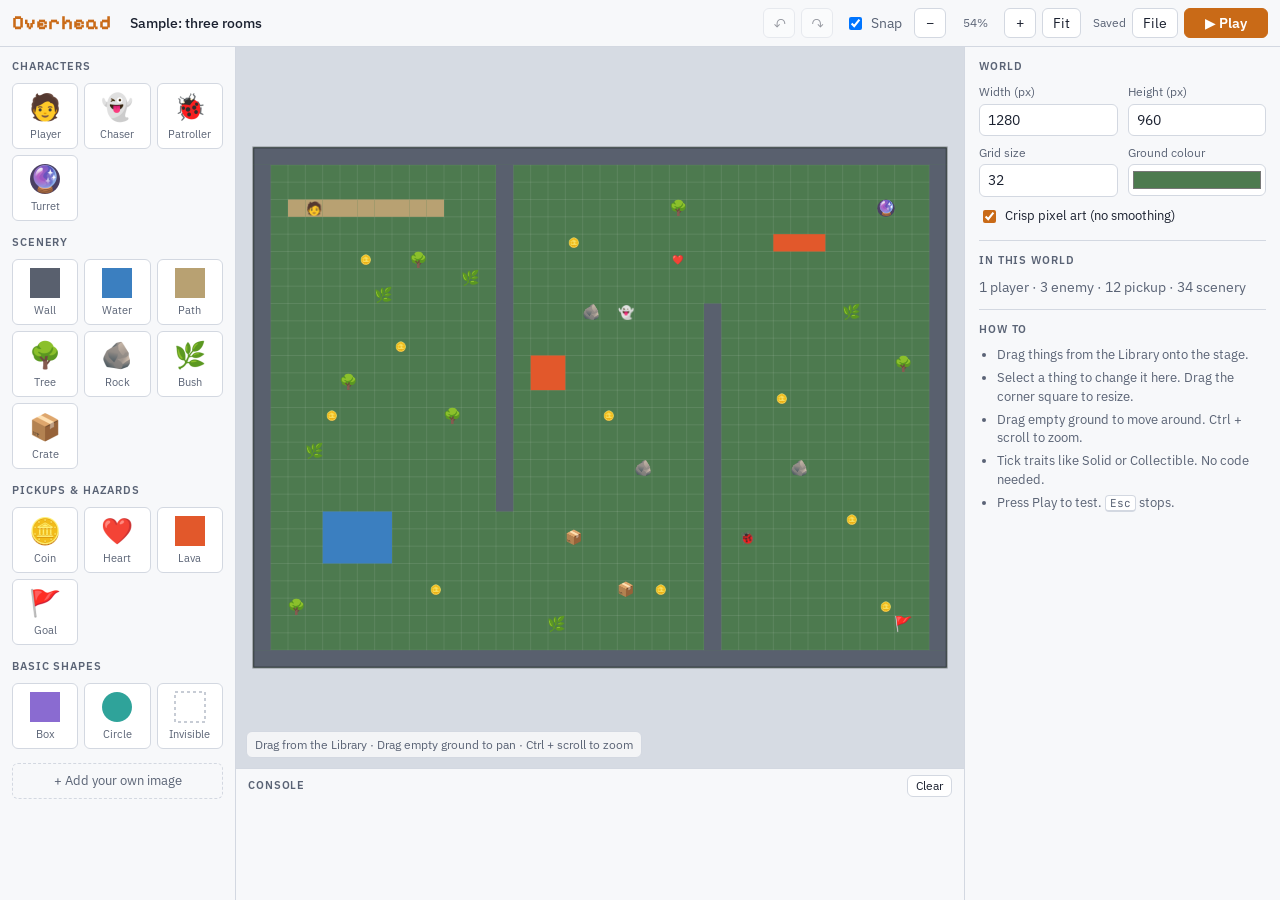
==== overhead/index.html @ 983a6db0 "Add Overhead Studio: top-down drag-and-drop game editor v0.1 Single-file browser editor with a libra" ====
<!doctype html>
<html lang="en">
<head>
<meta charset="utf-8">
<meta name="viewport" content="width=device-width, initial-scale=1, viewport-fit=cover">
<title>Overhead Studio</title>
<link rel="preconnect" href="https://fonts.googleapis.com">
<link rel="preconnect" href="https://fonts.gstatic.com" crossorigin>
<link rel="stylesheet" href="https://fonts.googleapis.com/css2?family=IBM+Plex+Sans:wght@400;500;600&family=JetBrains+Mono:wght@400;500&family=Pixelify+Sans:wght@500;700&display=swap">
<style>
/* Layout: a workbench. Library (toy box) left, stage centre, inspector right, console under the stage.
   On phones the stage sits on top and the panels become tabs underneath. */
:root {
  --bg: #e9ecf1;
  --panel: #f7f8fa;
  --raise: #ffffff;
  --line: #d3d8e1;
  --fg: #1b2130;
  --muted: #5a6375;
  --accent: #c96a17;
  --accent-ink: #ffffff;
  --accent-soft: #f6e3d1;
  --void: #d6dbe3;
  --danger: #c43d36;
  --ok: #2f8a57;
  --code-bg: #f1f3f6;
  --font-ui: "IBM Plex Sans", system-ui, -apple-system, "Segoe UI", Roboto, sans-serif;
  --font-mono: "JetBrains Mono", ui-monospace, SFMono-Regular, Menlo, Consolas, monospace;
  --font-mark: "Pixelify Sans", "IBM Plex Sans", system-ui, sans-serif;
  --radius: 6px;
}
@media (prefers-color-scheme: dark) {
  :root:not([data-theme="light"]) {
    --bg: #12161e; --panel: #191e28; --raise: #222836; --line: #2c3343; --fg: #e4e8ef; --muted: #8f98aa;
    --accent: #f09a45; --accent-ink: #1a1206; --accent-soft: #3b2a19; --void: #0c0f15; --danger: #ef6a62;
    --ok: #5cc28a; --code-bg: #141922; color-scheme: dark;
  }
}
:root[data-theme="dark"] {
  --bg: #12161e; --panel: #191e28; --raise: #222836; --line: #2c3343; --fg: #e4e8ef; --muted: #8f98aa;
  --accent: #f09a45; --accent-ink: #1a1206; --accent-soft: #3b2a19; --void: #0c0f15; --danger: #ef6a62;
  --ok: #5cc28a; --code-bg: #141922; color-scheme: dark;
}

* { box-sizing: border-box; }
html { height: 100%; box-sizing: border-box; }
body { height: 100%; margin: 0; background: var(--bg); color: var(--fg); font: 14px/1.45 var(--font-ui); overflow: hidden; }
button, input, select, textarea { font: inherit; color: inherit; }
button { cursor: pointer; }
:focus-visible { outline: 2px solid var(--accent); outline-offset: 2px; }
[hidden] { display: none !important; }

.app { display: grid; grid-template-rows: auto minmax(0, 1fr); height: 100%; }

/* ---------- top bar ---------- */
.topbar {
  display: flex; align-items: center; gap: 12px; flex-wrap: wrap;
  padding: 8px max(12px, env(safe-area-inset-right, 0px)) 8px max(12px, env(safe-area-inset-left, 0px));
  background: var(--panel); border-bottom: 1px solid var(--line);
}
.brand { display: flex; align-items: center; gap: 10px; min-width: 0; flex: 1 1 220px; }
.wordmark { font-family: var(--font-mark); font-weight: 700; font-size: 20px; letter-spacing: 0.02em; color: var(--accent); white-space: nowrap; }
.project-name { min-width: 0; width: 100%; max-width: 260px; border: 1px solid transparent; background: transparent; border-radius: var(--radius); padding: 4px 8px; font-weight: 500; }
.project-name:hover, .project-name:focus { border-color: var(--line); background: var(--raise); }
.tools, .actions { display: flex; align-items: center; gap: 6px; }
.btn {
  border: 1px solid var(--line); background: var(--raise); border-radius: var(--radius);
  padding: 5px 10px; line-height: 1.3; white-space: nowrap;
}
.btn:hover { border-color: var(--muted); }
.btn:disabled { opacity: 0.45; cursor: default; }
.btn.icon { padding: 5px 8px; min-width: 32px; }
.btn.primary { background: var(--accent); color: var(--accent-ink); border-color: var(--accent); font-weight: 600; }
.btn.primary:hover { filter: brightness(1.06); }
.btn.danger { color: var(--danger); }
.btn.danger.armed { background: var(--danger); color: #fff; border-color: var(--danger); }
.toggle { display: inline-flex; align-items: center; gap: 6px; padding: 4px 6px; color: var(--muted); user-select: none; }
.zoom-label { min-width: 46px; text-align: center; font-variant-numeric: tabular-nums; color: var(--muted); font-size: 12px; }
.save-status { font-size: 12px; color: var(--muted); white-space: nowrap; }
.save-status.bad { color: var(--danger); }
.play-btn { min-width: 84px; }
.app[data-mode="play"] .play-btn { background: var(--danger); border-color: var(--danger); color: #fff; }

/* ---------- workspace ---------- */
.workspace {
  display: grid; min-height: 0;
  grid-template-columns: 236px minmax(0, 1fr) 316px;
  grid-template-rows: minmax(0, 1fr) 132px;
  grid-template-areas: "lib stage insp" "lib console insp";
}
.panel { background: var(--panel); min-height: 0; overflow: auto; }
.library { grid-area: lib; border-right: 1px solid var(--line); padding: 12px; }
.inspector { grid-area: insp; border-left: 1px solid var(--line); padding: 12px 14px 24px; }
.console { grid-area: console; border-top: 1px solid var(--line); display: flex; flex-direction: column; }
.stage-wrap { grid-area: stage; position: relative; min-width: 0; min-height: 0; background: var(--void); }
#stage { position: absolute; inset: 0; width: 100%; height: 100%; display: block; touch-action: none; outline: none; }
.stage-hint {
  position: absolute; left: 10px; bottom: 10px; max-width: calc(100% - 20px);
  font-size: 12px; color: var(--muted); background: color-mix(in srgb, var(--panel) 88%, transparent);
  border: 1px solid var(--line); border-radius: var(--radius); padding: 4px 8px; pointer-events: none;
}
.mobile-tabs { display: none; }
.app[data-mode="play"] .library, .app[data-mode="play"] .inspector { opacity: 0.45; pointer-events: none; }

h2.label {
  margin: 0 0 8px; font-size: 11px; font-weight: 600; text-transform: uppercase; letter-spacing: 0.08em; color: var(--muted);
}

/* ---------- library ---------- */
.lib-group + .lib-group { margin-top: 14px; }
.lib-grid { display: grid; grid-template-columns: repeat(3, minmax(0, 1fr)); gap: 6px; }
.lib-item {
  display: flex; flex-direction: column; align-items: center; gap: 3px; padding: 6px 2px 5px;
  border: 1px solid var(--line); border-radius: var(--radius); background: var(--raise);
  touch-action: none; user-select: none; -webkit-user-select: none; cursor: grab; min-width: 0;
}
.lib-item:hover { border-color: var(--accent); }
.lib-item canvas { width: 34px; height: 34px; pointer-events: none; }
.lib-item span { font-size: 11px; color: var(--muted); max-width: 100%; overflow: hidden; text-overflow: ellipsis; white-space: nowrap; pointer-events: none; }
.upload {
  margin-top: 14px; display: block; text-align: center; padding: 8px; border: 1px dashed var(--line);
  border-radius: var(--radius); color: var(--muted); cursor: pointer; font-size: 13px;
}
.upload:hover { border-color: var(--accent); color: var(--fg); }
.upload input { position: absolute; width: 1px; height: 1px; opacity: 0; }
.drag-ghost {
  position: fixed; left: 0; top: 0; z-index: 50; pointer-events: none; margin: -20px 0 0 -20px;
  width: 40px; height: 40px; opacity: 0.85;
}

/* ---------- inspector ---------- */
.insp-head { display: flex; align-items: center; gap: 8px; margin-bottom: 12px; }
.insp-head .name-input { flex: 1; min-width: 0; font-weight: 600; font-size: 15px; }
.section { border-top: 1px solid var(--line); padding: 12px 0; }
.section:first-of-type { border-top: 0; padding-top: 0; }
.grid2 { display: grid; grid-template-columns: repeat(2, minmax(0, 1fr)); gap: 8px 10px; }
.field { display: flex; flex-direction: column; gap: 3px; min-width: 0; }
.field > span { font-size: 12px; color: var(--muted); }
.field input, .field select, .name-input, .scene-input {
  width: 100%; min-width: 0; border: 1px solid var(--line); background: var(--raise); border-radius: var(--radius); padding: 5px 8px;
}
.field input[type="color"] { padding: 2px; height: 32px; }
.field input[type="number"] { font-variant-numeric: tabular-nums; }
.trait { padding: 7px 0; }
.trait + .trait { border-top: 1px dashed var(--line); }
.trait-row { display: flex; align-items: flex-start; gap: 8px; }
.trait-row input { margin-top: 3px; accent-color: var(--accent); }
.trait-row b { font-weight: 600; }
.trait-row small { display: block; color: var(--muted); font-size: 12px; }
.trait-params { display: flex; gap: 10px; flex-wrap: wrap; margin: 6px 0 0 24px; }
.trait-params .field { width: 90px; }
.check { display: inline-flex; align-items: center; gap: 6px; font-size: 13px; }
.check input { accent-color: var(--accent); }
.script-box {
  width: 100%; min-height: 240px; resize: vertical; border: 1px solid var(--line); border-radius: var(--radius);
  background: var(--code-bg); padding: 10px; font: 12.5px/1.55 var(--font-mono); tab-size: 2; white-space: pre; overflow: auto;
}
.script-error {
  margin-bottom: 8px; padding: 7px 9px; border-radius: var(--radius); font-size: 12.5px;
  border: 1px solid var(--danger); color: var(--danger); background: color-mix(in srgb, var(--danger) 8%, transparent);
}
details.helpers { margin-top: 10px; font-size: 12.5px; }
details.helpers summary { cursor: pointer; color: var(--muted); }
.help-table { width: 100%; border-collapse: collapse; margin-top: 8px; }
.help-table td { padding: 4px 0; vertical-align: top; border-top: 1px solid var(--line); }
.help-table code { font: 11.5px/1.4 var(--font-mono); background: var(--code-bg); padding: 1px 4px; border-radius: 4px; white-space: nowrap; }
.help-table td:last-child { padding-left: 8px; color: var(--muted); }
.row-actions { display: flex; gap: 6px; flex-wrap: wrap; }
.muted { color: var(--muted); }
.tips { margin: 0; padding-left: 18px; color: var(--muted); font-size: 13px; }
.tips li + li { margin-top: 4px; }
kbd { font: 11px var(--font-mono); border: 1px solid var(--line); border-bottom-width: 2px; border-radius: 4px; padding: 0 4px; background: var(--raise); }

/* ---------- console ---------- */
.console-head { display: flex; align-items: center; justify-content: space-between; padding: 6px 12px 4px; }
.console-head h2 { margin: 0; }
.console-head .btn { padding: 2px 8px; font-size: 12px; }
.console-log { flex: 1; overflow: auto; padding: 0 12px 8px; font: 12px/1.5 var(--font-mono); }
.log { padding: 1px 0; white-space: pre-wrap; word-break: break-word; }
.log-info { color: var(--muted); }
.log-error { color: var(--danger); }
.log-error.link { cursor: pointer; text-decoration: underline; text-decoration-style: dotted; }
.log-ok { color: var(--ok); }

/* ---------- modal + toast ---------- */
.modal { position: fixed; inset: 0; z-index: 40; display: grid; place-items: center; padding: 16px; background: rgba(8, 10, 14, 0.5); }
.modal-card {
  width: min(560px, 100%); max-height: 100%; overflow: auto; background: var(--panel); border: 1px solid var(--line);
  border-radius: 10px; padding: 18px 20px; box-shadow: 0 20px 50px rgba(0, 0, 0, 0.3);
}
.modal-card h3 { margin: 0 0 4px; font-size: 15px; }
.modal-card p { margin: 0 0 10px; color: var(--muted); font-size: 13px; }
.modal-card .section { padding: 14px 0; }
.modal-top { display: flex; justify-content: space-between; align-items: center; margin-bottom: 6px; }
.modal-top h2 { margin: 0; font-family: var(--font-mark); font-weight: 500; font-size: 20px; }
.paste-box { width: 100%; min-height: 70px; border: 1px solid var(--line); border-radius: var(--radius); background: var(--code-bg); padding: 8px; font: 12px var(--font-mono); margin: 8px 0; }
.toast {
  position: fixed; left: 50%; bottom: calc(18px + env(safe-area-inset-bottom, 0px)); transform: translateX(-50%); z-index: 60;
  background: var(--fg); color: var(--bg); padding: 8px 14px; border-radius: 8px; font-size: 13px; max-width: calc(100% - 32px);
}

/* ---------- phones and small tablets ---------- */
@media (max-width: 820px) {
  .workspace {
    grid-template-columns: minmax(0, 1fr);
    grid-template-rows: minmax(0, 1fr) auto 42%;
    grid-template-areas: "stage" "tabs" "panel";
  }
  .library, .inspector, .console { grid-area: panel; border: 0; }
  .workspace .panel:not(.is-active) { display: none; }
  .mobile-tabs { grid-area: tabs; display: flex; background: var(--panel); border-top: 1px solid var(--line); border-bottom: 1px solid var(--line); }
  .mobile-tabs button { flex: 1; border: 0; background: transparent; padding: 9px 4px; color: var(--muted); border-bottom: 2px solid transparent; }
  .mobile-tabs button[aria-selected="true"] { color: var(--fg); border-bottom-color: var(--accent); font-weight: 600; }
  .lib-grid { grid-template-columns: repeat(auto-fill, minmax(64px, 1fr)); }
  .project-name { display: none; }
  .hide-narrow { display: none; }
  .brand { flex: 0 0 auto; }
  .topbar { gap: 8px; }
  .tools { flex: 1; justify-content: flex-end; }
}
@media (prefers-reduced-motion: reduce) { * { scroll-behavior: auto !important; } }
</style>
</head>
<body>
<div class="app" id="app" data-mode="edit">
  <header class="topbar">
    <div class="brand">
      <span class="wordmark">Overhead</span>
      <input id="project-name" class="project-name" aria-label="Project name" maxlength="60">
    </div>
    <div class="tools">
      <button class="btn icon" id="btn-undo" title="Undo (Ctrl+Z)" aria-label="Undo">↶</button>
      <button class="btn icon" id="btn-redo" title="Redo (Ctrl+Shift+Z)" aria-label="Redo">↷</button>
      <label class="toggle" title="Snap to grid"><input type="checkbox" id="snap" checked> Snap</label>
      <button class="btn icon hide-narrow" id="zoom-out" aria-label="Zoom out">−</button>
      <span class="zoom-label hide-narrow" id="zoom-label">100%</span>
      <button class="btn icon hide-narrow" id="zoom-in" aria-label="Zoom in">+</button>
      <button class="btn" id="zoom-fit" title="Show the whole world">Fit</button>
    </div>
    <div class="actions">
      <span class="save-status hide-narrow" id="save-status">Saved</span>
      <button class="btn" id="btn-file">File</button>
      <button class="btn primary play-btn" id="btn-play">▶ Play</button>
    </div>
  </header>

  <main class="workspace">
    <aside class="panel library is-active" id="panel-library" aria-label="Library">
      <div id="lib-groups"></div>
      <label class="upload">+ Add your own image<input type="file" id="upload" accept="image/*" multiple></label>
    </aside>

    <section class="stage-wrap" aria-label="Stage">
      <canvas id="stage" tabindex="0"></canvas>
      <div class="stage-hint" id="stage-hint"></div>
    </section>

    <nav class="mobile-tabs" role="tablist">
      <button role="tab" data-tab="panel-library" aria-selected="true">Library</button>
      <button role="tab" data-tab="panel-inspect" aria-selected="false">Inspector</button>
      <button role="tab" data-tab="panel-console" aria-selected="false">Console</button>
    </nav>

    <aside class="panel inspector" id="panel-inspect" aria-label="Inspector"><div id="inspector"></div></aside>

    <section class="panel console" id="panel-console" aria-label="Console">
      <div class="console-head"><h2 class="label">Console</h2><button class="btn" id="console-clear">Clear</button></div>
      <div class="console-log" id="console-log"></div>
    </section>
  </main>
</div>

<div class="modal" id="file-modal" hidden>
  <div class="modal-card" role="dialog" aria-modal="true" aria-labelledby="file-title">
    <div class="modal-top"><h2 id="file-title">File</h2><button class="btn" id="file-close">Close</button></div>
    <div class="section">
      <h3>Export the game</h3>
      <p>One HTML file with your game in it. It runs in any browser, with no editor attached.</p>
      <div class="row-actions"><button class="btn primary" id="export-html-dl">Download .html</button><button class="btn" id="export-html-copy">Copy HTML</button></div>
    </div>
    <div class="section">
      <h3>Back up the project</h3>
      <p>Everything the editor needs to reopen this project, as a JSON file.</p>
      <div class="row-actions"><button class="btn" id="export-json-dl">Download .json</button><button class="btn" id="export-json-copy">Copy JSON</button></div>
    </div>
    <div class="section">
      <h3>Open a backup</h3>
      <p>Pick a .json backup, or paste its text below.</p>
      <div class="row-actions"><label class="btn">Choose file<input type="file" id="import-file" accept=".json,application/json" hidden></label></div>
      <textarea class="paste-box" id="import-text" placeholder="…or paste project JSON here"></textarea>
      <button class="btn" id="import-paste">Open pasted project</button>
    </div>
    <div class="section">
      <h3>Start over</h3>
      <p>These replace the current project. Back it up first if you want to keep it.</p>
      <div class="row-actions"><button class="btn danger" id="new-empty">New empty project</button><button class="btn danger" id="new-sample">Load the sample level</button></div>
    </div>
    <p class="muted" style="margin:0;font-size:12px">Downloads don't work inside the Claude preview. Use Copy there instead.</p>
  </div>
</div>
<div class="toast" id="toast" hidden></div>

<!-- =====================================================================
     ENGINE: game logic. Runs inside a Web Worker (a separate background
     thread), so a broken script can freeze the game but never the editor.
     Stored as plain text; the runtime turns it into a worker.
     ===================================================================== -->
<script type="text/plain" id="ov-engine">
'use strict';
const STEP = 1 / 60;
let W = null, things = [], player = null, state = 'playing', message = '', score = 0, time = 0;
let input = { ax: 0, ay: 0, fire: false };
let logs = [], errors = [], scripts = {}, scriptUrls = {}, spawnCount = 0;

self.__defineScript = function (id, factory) { scripts[id] = factory; };

function clamp(v, a, b) { return v < a ? a : v > b ? b : v; }
function overlaps(a, b, m) { m = m || 0; return a.x < b.x + b.w + m && a.x + a.w + m > b.x && a.y < b.y + b.h + m && a.y + a.h + m > b.y; }
function random(min, max) {
  if (min === undefined) return Math.random();
  if (max === undefined) { max = min; min = 0; }
  return min + Math.random() * (max - min);
}
function show(v) {
  if (typeof v === 'string') return v;
  if (v instanceof Thing) return '[' + (v.name || v.tag) + ']';
  try { return JSON.stringify(v); } catch (e) { return String(v); }
}
function log() { if (logs.length < 100) logs.push(Array.prototype.map.call(arguments, show).join(' ')); }
function pt(t) {
  if (!t) return null;
  if (t instanceof Thing) return { x: t.cx, y: t.cy };
  if (typeof t.x === 'number' && typeof t.y === 'number') return { x: t.x, y: t.y };
  return null;
}
function gone(t) { return !t || t._alive === false; }

function reportError(t, err, where) {
  let line = null;
  const url = scriptUrls[t.id];
  const stack = String((err && err.stack) || '');
  if (url) {
    for (const ln of stack.split('\n')) {
      const i = ln.indexOf(url);
      if (i < 0) continue;
      const m = ln.slice(i + url.length).match(/^:(\d+):(\d+)/);
      if (m) { line = Math.max(1, +m[1] - 1); break; }
    }
  }
  errors.push({ id: t.id, name: t.name || t.tag, where: where, line: line, message: String((err && err.message) || err) });
}

class Thing {
  constructor(d) {
    this.id = d.id; this.name = d.name || ''; this.tag = d.tag || 'doodad';
    this.x = +d.x || 0; this.y = +d.y || 0; this.w = Math.max(1, +d.w || 32); this.h = Math.max(1, +d.h || 32);
    this.color = d.color || '#888888'; this.glyph = d.glyph || ''; this.shape = d.shape || 'rect'; this.assetId = d.assetId || null;
    this.health = +d.health || 0; this.maxHealth = this.health; this.speed = d.speed == null ? 2 : +d.speed;
    this.traits = d.traits || {};
    this.solid = !!(this.traits.solid || this.traits.pushable); this.pushable = !!this.traits.pushable;
    this.vars = {}; this.visible = true; this.opacity = 1; this.facing = { x: 0, y: 1 };
    this._alive = true; this._timers = []; this._hooks = null; this._say = null; this._invuln = 0; this._flash = 0;
    this._contacts = new Set(); this._prev = new Set(); this._blocked = false;
  }
  get cx() { return this.x + this.w / 2; }
  get cy() { return this.y + this.h / 2; }
  get alive() { return this._alive; }
  is(q) { return q === this || q === this.tag || (!!this.name && q === this.name); }
  distanceTo(t) { if (gone(t)) return Infinity; const p = pt(t); if (!p) return Infinity; return Math.hypot(p.x - this.cx, p.y - this.cy); }
  directionTo(t) {
    const p = pt(t); if (!p) return { x: 0, y: 0 };
    const dx = p.x - this.cx, dy = p.y - this.cy, d = Math.hypot(dx, dy) || 1;
    return { x: dx / d, y: dy / d };
  }
  move(dx, dy) { return moveThing(this, +dx || 0, +dy || 0); }
  moveToward(t, speed) {
    if (gone(t)) return false; const p = pt(t); if (!p) return false;
    speed = speed == null ? this.speed : speed;
    const dx = p.x - this.cx, dy = p.y - this.cy, d = Math.hypot(dx, dy);
    if (d < 0.5) return false;
    const s = Math.min(speed, d);
    return this.move(dx / d * s, dy / d * s);
  }
  moveAway(t, speed) {
    if (gone(t)) return false; const p = pt(t); if (!p) return false;
    speed = speed == null ? this.speed : speed;
    const dx = p.x - this.cx, dy = p.y - this.cy, d = Math.hypot(dx, dy) || 1;
    return this.move(-dx / d * speed, -dy / d * speed);
  }
  patrol(distance, speed, axis) {
    distance = distance == null ? 96 : distance; speed = speed == null ? this.speed : speed; axis = axis === 'y' ? 'y' : 'x';
    let p = this._patrol;
    if (!p || p.axis !== axis) p = this._patrol = { axis: axis, origin: this[axis], dir: 1 };
    const ok = axis === 'x' ? this.move(p.dir * speed, 0) : this.move(0, p.dir * speed);
    const off = this[axis] - p.origin;
    if (!ok || (p.dir > 0 && off >= distance) || (p.dir < 0 && off <= 0)) p.dir *= -1;
  }
  wander(speed) {
    speed = speed == null ? this.speed : speed;
    let w = this._wander;
    if (!w || w.t <= 0 || this._blocked) {
      const a = Math.floor(Math.random() * 8) * Math.PI / 4;
      w = this._wander = { x: Math.cos(a), y: Math.sin(a), t: random(0.6, 2) };
    }
    w.t -= STEP;
    this.move(w.x * speed, w.y * speed);
  }
  canSee(t, range) {
    if (gone(t)) return false; const p = pt(t); if (!p) return false;
    const d = Math.hypot(p.x - this.cx, p.y - this.cy);
    if (range != null && d > range) return false;
    const steps = Math.ceil(d / 8);
    for (let i = 1; i < steps; i++) {
      const x = this.cx + (p.x - this.cx) * i / steps, y = this.cy + (p.y - this.cy) * i / steps;
      for (const s of things) {
        if (!s._alive || !s.solid || s === this || s === t || s.tag === 'bullet') continue;
        if (x >= s.x && x <= s.x + s.w && y >= s.y && y <= s.y + s.h) return false;
      }
    }
    return true;
  }
  shoot(target, speed, opts) {
    opts = opts || {}; speed = speed == null ? 4 : speed;
    let dir;
    if (target == null || target === 'facing') dir = this.facing;
    else if (typeof target === 'number') { const a = target * Math.PI / 180; dir = { x: Math.cos(a), y: Math.sin(a) }; }
    else dir = this.directionTo(target);
    if (!dir.x && !dir.y) return null;
    const size = opts.size || 8;
    const b = new Thing({ id: 'shot' + (++spawnCount), tag: 'bullet', x: this.cx - size / 2, y: this.cy - size / 2, w: size, h: size,
      color: opts.color || (this.traits.player ? '#ffd166' : '#ff5d73'), shape: 'circle' });
    b._vx = dir.x * speed; b._vy = dir.y * speed; b._owner = this; b._side = this.traits.player ? 'player' : 'enemy';
    b._damage = opts.damage == null ? 1 : opts.damage; b._life = opts.life || 3;
    things.push(b);
    return b;
  }
  say(text, seconds) { this._say = { text: String(text), until: time + (seconds == null ? 2 : seconds) }; }
  every(seconds, fn) { if (typeof fn === 'function') this._timers.push({ next: time + (+seconds || 1), every: Math.max(STEP, +seconds || 1), fn: fn }); }
  after(seconds, fn) { if (typeof fn === 'function') this._timers.push({ next: time + (+seconds || 0), every: 0, fn: fn }); }
  damage(n) {
    n = n == null ? 1 : +n;
    if (!this._alive || this.maxHealth <= 0 || n <= 0) return;
    if (this.traits.player) { if (time < this._invuln) return; this._invuln = time + 1; }
    this.health -= n; this._flash = time + (this.traits.player ? 1 : 0.25);
    if (this.health <= 0) {
      this.health = 0;
      if (this.traits.player) game.lose(); else this.destroy();
    }
  }
  heal(n) { n = n == null ? 1 : +n; this.health = Math.min(this.maxHealth > 0 ? this.maxHealth : Infinity, this.health + n); }
  destroy() { this._alive = false; }
  touching(q) { for (const o of this._contacts) if (o._alive && (q == null || o.is(q))) return true; return false; }
}

const game = {
  get score() { return score; }, set score(v) { score = +v || 0; },
  get time() { return time; },
  get width() { return W.width; }, get height() { return W.height; },
  win(msg) { if (state === 'playing') { state = 'won'; message = msg || 'You win!'; } },
  lose(msg) { if (state === 'playing') { state = 'lost'; message = msg || 'Game over'; } },
  find(q) { return things.find(t => t._alive && t.is(q)) || null; },
  findAll(q) { return things.filter(t => t._alive && t.is(q)); },
  count(q) { return things.filter(t => t._alive && t.is(q)).length; },
};

function moveThing(o, dx, dy) {
  if (!o._alive) return false;
  let blocked = false;
  if (dx) { o.x += dx; if (o.solid && collide(o, dx, 0)) blocked = true; }
  if (dy) { o.y += dy; if (o.solid && collide(o, 0, dy)) blocked = true; }
  const nx = clamp(o.x, 0, W.width - o.w), ny = clamp(o.y, 0, W.height - o.h);
  if (nx !== o.x || ny !== o.y) { o.x = nx; o.y = ny; blocked = true; }
  const m = Math.hypot(dx, dy);
  if (m > 0 && !o._beingPushed) o.facing = { x: dx / m, y: dy / m };
  o._blocked = blocked;
  return !blocked;
}
function collide(o, dx, dy) {
  let hit = false;
  for (const s of things) {
    if (s === o || !s._alive || !s.solid || !overlaps(o, s)) continue;
    if (s.pushable && !o._pushing) {
      const px = dx > 0 ? o.x + o.w - s.x : dx < 0 ? o.x - (s.x + s.w) : 0;
      const py = dy > 0 ? o.y + o.h - s.y : dy < 0 ? o.y - (s.y + s.h) : 0;
      o._pushing = true; s._beingPushed = true;
      moveThing(s, px, py);
      s._beingPushed = false; o._pushing = false;
      if (!overlaps(o, s)) continue;
    }
    if (dx > 0) o.x = s.x - o.w; else if (dx < 0) o.x = s.x + s.w;
    if (dy > 0) o.y = s.y - o.h; else if (dy < 0) o.y = s.y + s.h;
    hit = true;
  }
  return hit;
}

function callHook(t, name, arg) {
  const h = t._hooks && t._hooks[name];
  if (!h || !t._alive) return;
  try { h.call(t, arg); }
  catch (e) { reportError(t, e, name); t._hooks = null; t._timers = []; }
}

function traitTouch(a, b) {
  if (!b.traits.player || !a._alive || !b._alive) return;
  const tr = a.traits;
  if (tr.collectible) {
    score += tr.collectible.points == null ? 1 : (+tr.collectible.points || 0);
    if (+tr.collectible.heals) b.heal(+tr.collectible.heals);
    a.destroy();
  }
  if (tr.hurts) b.damage(tr.hurts.damage == null ? 1 : +tr.hurts.damage);
  if (tr.goal) game.win();
}

function bulletPhase() {
  for (const b of things) {
    if (b.tag !== 'bullet' || !b._alive) continue;
    b.x += b._vx; b.y += b._vy; b._life -= STEP;
    if (b._life <= 0 || b.x + b.w < 0 || b.y + b.h < 0 || b.x > W.width || b.y > W.height) { b.destroy(); continue; }
    for (const s of things) {
      if (!s._alive || s === b || s === b._owner || s.tag === 'bullet' || !overlaps(b, s)) continue;
      if (b._side === 'enemy' && s.traits.player) { s.damage(b._damage); b.destroy(); break; }
      if (b._side === 'player' && s.tag === 'enemy') { s.damage(b._damage); b.destroy(); break; }
      if (s.solid) { b.destroy(); break; }
    }
  }
}

function touchPhase() {
  const list = things.filter(t => t._alive && t.tag !== 'bullet');
  for (const t of list) { t._prev = t._contacts; t._contacts = new Set(); }
  for (let i = 0; i < list.length; i++) {
    const a = list[i];
    for (let j = i + 1; j < list.length; j++) {
      const b = list[j];
      if (overlaps(a, b, 1)) { a._contacts.add(b); b._contacts.add(a); }
    }
  }
  for (const a of list) {
    for (const b of a._contacts) {
      traitTouch(a, b);
      if (!a._prev.has(b)) callHook(a, 'onTouch', b);
    }
  }
}

function tick() {
  if (state !== 'playing') return;
  for (const t of things) {
    if (!t._alive || !t.traits.player) continue;
    let ax = input.ax, ay = input.ay; const m = Math.hypot(ax, ay);
    if (m > 1) { ax /= m; ay /= m; }
    if (m > 0.1) t.move(ax * t.speed, ay * t.speed);
    if (t.traits.player.canShoot && input.fire && time >= (t._nextShot || 0)) { t.shoot('facing', 6); t._nextShot = time + 0.3; }
  }
  for (let i = 0; i < things.length; i++) {
    const t = things[i];
    if (!t._alive) continue;
    if (t._timers.length) {
      for (const tm of t._timers.slice()) {
        if (time < tm.next) continue;
        if (tm.every) tm.next += tm.every; else tm.done = true;
        try { tm.fn.call(t); } catch (e) { reportError(t, e, 'timer'); t._timers = []; break; }
      }
      t._timers = t._timers.filter(x => !x.done);
    }
    callHook(t, 'onUpdate');
  }
  bulletPhase();
  touchPhase();
  things = things.filter(t => t._alive);
  time += STEP;
}

function snapshot() {
  const out = [];
  for (const t of things) {
    if (!t._alive || !t.visible) continue;
    out.push({ id: t.id, x: t.x, y: t.y, w: t.w, h: t.h, color: t.color, glyph: t.glyph, shape: t.shape, assetId: t.assetId,
      opacity: t.opacity, flash: time < t._flash, say: t._say && time < t._say.until ? t._say.text : null });
  }
  return {
    type: 'frame', things: out, state: state, message: message,
    hud: { score: score, health: player ? player.health : 0, maxHealth: player ? player.maxHealth : 0, hasPlayer: !!player },
    cam: player ? { x: player.cx, y: player.cy } : null,
    logs: logs.splice(0), errors: errors.splice(0),
  };
}

function init(m) {
  W = m.world; scriptUrls = m.scripts || {};
  for (const id in scriptUrls) {
    try { importScripts(scriptUrls[id]); }
    catch (e) {
      const d = m.objects.find(o => o.id === id) || {};
      errors.push({ id: id, name: d.name || d.tag || 'object', where: 'load', line: null,
        message: 'This script has a typo, so it could not load. ' + (e && e.message ? e.message : '') });
    }
  }
  things = m.objects.map(d => new Thing(d));
  player = things.find(t => t.traits.player) || null;
  for (const t of things) {
    const f = scripts[t.id];
    if (!f) continue;
    try { t._hooks = f.call(undefined, player, game, random, log); }
    catch (e) { reportError(t, e, 'setup'); }
  }
  for (const t of things.slice()) callHook(t, 'onStart');
  things = things.filter(t => t._alive);
}

self.onmessage = function (e) {
  const m = e.data;
  if (m.type === 'init') { init(m); self.postMessage(snapshot()); }
  else if (m.type === 'step') {
    input = m.input || input;
    for (let i = 0; i < (m.n || 1); i++) tick();
    self.postMessage(snapshot());
  }
};
</script>

<!-- =====================================================================
     RUNTIME: draws the game and passes keyboard/touch input to the engine.
     Shared by the editor's Play mode and by exported game files.
     ===================================================================== -->
<script id="ov-runtime">
(function () {
  'use strict';
  const STEP = 1 / 60;
  const EMOJI = '"Apple Color Emoji","Segoe UI Emoji","Noto Color Emoji",system-ui,sans-serif';
  const clamp = (v, a, b) => (v < a ? a : v > b ? b : v);

  function fitCanvas(c) {
    const dpr = Math.min(window.devicePixelRatio || 1, 2);
    const w = Math.max(1, Math.round(c.clientWidth * dpr)), h = Math.max(1, Math.round(c.clientHeight * dpr));
    if (c.width !== w || c.height !== h) { c.width = w; c.height = h; }
    return dpr;
  }
  function loadImages(project, onload) {
    const imgs = {};
    for (const a of Object.values(project.assets || {})) {
      const im = new Image();
      if (onload) im.onload = onload;
      im.src = a.src; imgs[a.id] = im;
    }
    return imgs;
  }
  function drawThing(ctx, t, images) {
    ctx.save();
    ctx.globalAlpha = t.opacity == null ? 1 : t.opacity;
    if (t.flash && Math.floor(performance.now() / 90) % 2) ctx.globalAlpha *= 0.3;
    const shape = t.shape || 'rect';
    if (shape === 'rect') { ctx.fillStyle = t.color; ctx.fillRect(t.x, t.y, t.w, t.h); }
    else if (shape === 'circle') { ctx.fillStyle = t.color; ctx.beginPath(); ctx.ellipse(t.x + t.w / 2, t.y + t.h / 2, t.w / 2, t.h / 2, 0, 0, Math.PI * 2); ctx.fill(); }
    const img = t.assetId && images[t.assetId];
    if (img && img.complete && img.naturalWidth) ctx.drawImage(img, t.x, t.y, t.w, t.h);
    else if (t.glyph) {
      const s = Math.min(t.w, t.h) * 0.86;
      ctx.font = s + 'px ' + EMOJI; ctx.textAlign = 'center'; ctx.textBaseline = 'middle';
      ctx.fillStyle = shape === 'none' ? t.color : '#ffffff';
      ctx.fillText(t.glyph, t.x + t.w / 2, t.y + t.h / 2 + s * 0.05);
    }
    ctx.restore();
  }
  function drawSay(ctx, t, zoom) {
    const fs = 13 / zoom, pad = 5 / zoom;
    ctx.save();
    ctx.font = '600 ' + fs + 'px system-ui, sans-serif';
    const tw = ctx.measureText(t.say).width, bw = tw + pad * 2, bh = fs + pad * 2;
    const bx = t.x + t.w / 2 - bw / 2, by = t.y - bh - 6 / zoom;
    ctx.fillStyle = '#ffffff'; ctx.strokeStyle = '#1b2130'; ctx.lineWidth = 1.5 / zoom;
    ctx.beginPath();
    if (ctx.roundRect) ctx.roundRect(bx, by, bw, bh, 4 / zoom); else ctx.rect(bx, by, bw, bh);
    ctx.fill(); ctx.stroke();
    ctx.fillStyle = '#1b2130'; ctx.textAlign = 'center'; ctx.textBaseline = 'middle';
    ctx.fillText(t.say, bx + bw / 2, by + bh / 2 + fs * 0.05);
    ctx.restore();
  }

  function start(opts) {
    const canvas = opts.canvas, project = opts.project, engineSrc = opts.engineSrc;
    const ctx = canvas.getContext('2d');
    const images = loadImages(project);
    const s = project.settings || {};
    const world = { width: +s.width || 1280, height: +s.height || 960, background: s.background || '#3f6b45', pixelArt: s.pixelArt !== false };
    let worker = null, urls = [], frame = null, waiting = false, sentAt = 0, acc = 0, last = 0, raf = 0, dead = false, stuck = false;
    const keys = new Set();
    const stick = { id: null, ox: 0, oy: 0, x: 0, y: 0 };
    let fireId = null, showTouch = false, fireLatch = false;

    const report = e => opts.onError && opts.onError(e);

    function cleanup() {
      if (worker) { worker.terminate(); worker = null; }
      urls.forEach(u => URL.revokeObjectURL(u)); urls = [];
    }
    function boot() {
      cleanup(); frame = null; waiting = false; stuck = false; acc = 0;
      const scriptMap = {};
      for (const o of project.objects) {
        if (!o.script || !o.script.trim()) continue;
        const src = 'self.__defineScript(' + JSON.stringify(o.id) + ', function (player, game, random, log) {\n' + o.script +
          '\n;return { onStart: typeof onStart === "function" ? onStart : null, onUpdate: typeof onUpdate === "function" ? onUpdate : null, onTouch: typeof onTouch === "function" ? onTouch : null };\n});';
        const u = URL.createObjectURL(new Blob([src], { type: 'text/javascript' }));
        urls.push(u); scriptMap[o.id] = u;
      }
      const eu = URL.createObjectURL(new Blob([engineSrc], { type: 'text/javascript' }));
      urls.push(eu);
      try { worker = new Worker(eu); }
      catch (e) { report({ message: 'This browser would not start the game engine: ' + e.message }); stuck = true; return; }
      worker.onmessage = ev => {
        const m = ev.data;
        if (m.type !== 'frame') return;
        const prevState = frame ? frame.state : 'playing';
        frame = m; waiting = false;
        if (opts.onLog) m.logs.forEach(l => opts.onLog(l));
        m.errors.forEach(report);
        if (m.state !== prevState && opts.onState) opts.onState(m.state, m.message);
      };
      worker.onerror = ev => { ev.preventDefault(); report({ message: 'Engine error: ' + ev.message }); };
      const objects = project.objects.map(o => Object.assign({}, o, { script: undefined }));
      worker.postMessage({ type: 'init', world: world, objects: objects, scripts: scriptMap });
      waiting = true; sentAt = performance.now();
    }

    function readInput() {
      let ax = 0, ay = 0;
      if (keys.has('ArrowLeft') || keys.has('KeyA')) ax -= 1;
      if (keys.has('ArrowRight') || keys.has('KeyD')) ax += 1;
      if (keys.has('ArrowUp') || keys.has('KeyW')) ay -= 1;
      if (keys.has('ArrowDown') || keys.has('KeyS')) ay += 1;
      if (stick.id !== null) {
        const dx = stick.x - stick.ox, dy = stick.y - stick.oy, d = Math.hypot(dx, dy);
        if (d > 6) { const r = Math.max(d, 48); ax = dx / r; ay = dy / r; }
      }
      const fire = keys.has('Space') || fireId !== null || fireLatch;
      fireLatch = false;
      return { ax: ax, ay: ay, fire: fire };
    }

    function ended() { return stuck || (frame && frame.state !== 'playing'); }
    function typing(e) { const t = e.target; return t && (t.tagName === 'INPUT' || t.tagName === 'TEXTAREA' || t.tagName === 'SELECT' || t.isContentEditable); }
    const GAME_KEYS = ['ArrowLeft', 'ArrowRight', 'ArrowUp', 'ArrowDown', 'Space', 'KeyW', 'KeyA', 'KeyS', 'KeyD'];
    function onKeyDown(e) {
      if (typing(e)) return;
      if (e.code === 'Escape' && opts.onExit) { e.preventDefault(); opts.onExit(); return; }
      if (e.code === 'KeyR' && ended()) { boot(); return; }
      if (GAME_KEYS.includes(e.code)) { e.preventDefault(); keys.add(e.code); if (e.code === 'Space') fireLatch = true; }
    }
    function onKeyUp(e) { keys.delete(e.code); }
    function onBlur() { keys.clear(); }
    function local(e) { const r = canvas.getBoundingClientRect(); return { x: e.clientX - r.left, y: e.clientY - r.top }; }
    function onDown(e) {
      if (ended()) { boot(); return; }
      if (e.pointerType === 'mouse') return;
      showTouch = true;
      const p = local(e);
      try { canvas.setPointerCapture(e.pointerId); } catch (_) {}
      if (p.x < canvas.clientWidth / 2) { if (stick.id === null) { stick.id = e.pointerId; stick.ox = stick.x = p.x; stick.oy = stick.y = p.y; } }
      else if (fireId === null) { fireId = e.pointerId; fireLatch = true; }
    }
    function onMove(e) { if (e.pointerId === stick.id) { const p = local(e); stick.x = p.x; stick.y = p.y; } }
    function onUp(e) { if (e.pointerId === stick.id) stick.id = null; if (e.pointerId === fireId) fireId = null; }

    window.addEventListener('keydown', onKeyDown);
    window.addEventListener('keyup', onKeyUp);
    window.addEventListener('blur', onBlur);
    canvas.addEventListener('pointerdown', onDown);
    canvas.addEventListener('pointermove', onMove);
    canvas.addEventListener('pointerup', onUp);
    canvas.addEventListener('pointercancel', onUp);

    function loop(now) {
      if (dead) return;
      raf = requestAnimationFrame(loop);
      const dt = Math.min(0.1, (now - (last || now)) / 1000); last = now;
      if (worker && !stuck) {
        if (waiting) {
          if (now - sentAt > 2500) {
            stuck = true; cleanup();
            report({ message: 'The game froze, so it was stopped. A script is probably stuck in a loop that never ends. Check any while or for loops.' });
            if (opts.onState) opts.onState('stuck');
          }
        } else if (frame && frame.state === 'playing') {
          acc += dt;
          const n = Math.min(4, Math.floor(acc / STEP));
          if (n > 0) { acc -= n * STEP; worker.postMessage({ type: 'step', n: n, input: readInput() }); waiting = true; sentAt = now; }
        }
      }
      render();
    }

    function render() {
      const dpr = fitCanvas(canvas);
      const cw = canvas.width / dpr, ch = canvas.height / dpr;
      ctx.setTransform(dpr, 0, 0, dpr, 0, 0);
      ctx.fillStyle = '#0b0d12'; ctx.fillRect(0, 0, cw, ch);
      const zoom = Math.min(cw / Math.min(world.width, 960), ch / Math.min(world.height, 640));
      const vw = cw / zoom, vh = ch / zoom;
      const cx = frame && frame.cam ? frame.cam.x : world.width / 2, cy = frame && frame.cam ? frame.cam.y : world.height / 2;
      const left = world.width <= vw ? (world.width - vw) / 2 : clamp(cx - vw / 2, 0, world.width - vw);
      const top = world.height <= vh ? (world.height - vh) / 2 : clamp(cy - vh / 2, 0, world.height - vh);
      ctx.setTransform(dpr * zoom, 0, 0, dpr * zoom, -left * zoom * dpr, -top * zoom * dpr);
      ctx.imageSmoothingEnabled = !world.pixelArt;
      ctx.fillStyle = world.background; ctx.fillRect(0, 0, world.width, world.height);
      if (frame) {
        for (const t of frame.things) drawThing(ctx, t, images);
        for (const t of frame.things) if (t.say) drawSay(ctx, t, zoom);
      }
      ctx.setTransform(dpr, 0, 0, dpr, 0, 0);
      drawHud(cw, ch);
      if (showTouch && !ended()) drawTouch(cw, ch);
      if (!frame && !stuck) banner(cw, ch, 'Loading…', '');
      else if (stuck) banner(cw, ch, 'Game stopped', 'See the console for what went wrong.');
      else if (frame.state !== 'playing') banner(cw, ch, frame.message, 'Press R or tap to play again');
    }
    function drawHud(cw) {
      if (!frame) return;
      const hud = frame.hud;
      ctx.save();
      ctx.font = '600 15px system-ui, sans-serif'; ctx.textBaseline = 'middle';
      let text = '★ ' + hud.score;
      if (hud.hasPlayer && hud.maxHealth > 0) text += '    ' + '♥'.repeat(Math.max(0, Math.ceil(hud.health))) + '♡'.repeat(Math.max(0, Math.ceil(hud.maxHealth - hud.health)));
      const w = ctx.measureText(text).width + 20;
      ctx.fillStyle = 'rgba(10,12,18,0.62)';
      ctx.beginPath(); if (ctx.roundRect) ctx.roundRect(10, 10, w, 30, 8); else ctx.rect(10, 10, w, 30); ctx.fill();
      ctx.fillStyle = '#ffffff'; ctx.fillText(text, 20, 26);
      ctx.restore();
    }
    function drawTouch(cw, ch) {
      ctx.save();
      ctx.globalAlpha = 0.35; ctx.strokeStyle = '#ffffff'; ctx.fillStyle = '#ffffff'; ctx.lineWidth = 2;
      const bx = stick.id !== null ? stick.ox : 80, by = stick.id !== null ? stick.oy : ch - 90;
      ctx.beginPath(); ctx.arc(bx, by, 48, 0, Math.PI * 2); ctx.stroke();
      let kx = bx, ky = by;
      if (stick.id !== null) { const dx = stick.x - bx, dy = stick.y - by, d = Math.hypot(dx, dy), r = Math.min(d, 48); if (d > 0) { kx = bx + dx / d * r; ky = by + dy / d * r; } }
      ctx.beginPath(); ctx.arc(kx, ky, 20, 0, Math.PI * 2); ctx.fill();
      ctx.globalAlpha = fireId !== null ? 0.6 : 0.35;
      ctx.beginPath(); ctx.arc(cw - 80, ch - 90, 34, 0, Math.PI * 2); ctx.fill();
      ctx.restore();
    }
    function banner(cw, ch, title, sub) {
      ctx.save();
      ctx.fillStyle = 'rgba(8,10,14,0.55)'; ctx.fillRect(0, 0, cw, ch);
      ctx.fillStyle = '#ffffff'; ctx.textAlign = 'center'; ctx.textBaseline = 'middle';
      ctx.font = '700 30px system-ui, sans-serif'; ctx.fillText(title, cw / 2, ch / 2 - 12);
      ctx.font = '15px system-ui, sans-serif'; ctx.globalAlpha = 0.8; ctx.fillText(sub, cw / 2, ch / 2 + 22);
      ctx.restore();
    }

    boot();
    raf = requestAnimationFrame(loop);

    return {
      restart: boot,
      stop() {
        dead = true; cancelAnimationFrame(raf); cleanup();
        window.removeEventListener('keydown', onKeyDown);
        window.removeEventListener('keyup', onKeyUp);
        window.removeEventListener('blur', onBlur);
        canvas.removeEventListener('pointerdown', onDown);
        canvas.removeEventListener('pointermove', onMove);
        canvas.removeEventListener('pointerup', onUp);
        canvas.removeEventListener('pointercancel', onUp);
      },
    };
  }

  window.OverheadRuntime = { start: start, drawThing: drawThing, fitCanvas: fitCanvas, loadImages: loadImages };
})();
</script>

<!-- =====================================================================
     EDITOR
     ===================================================================== -->
<script>
(function () {
  'use strict';
  const RT = window.OverheadRuntime;
  const $ = s => document.querySelector(s);
  const app = $('#app'), canvas = $('#stage'), ctx = canvas.getContext('2d');
  const clamp = (v, a, b) => (v < a ? a : v > b ? b : v);
  const uid = () => 'o' + Date.now().toString(36) + Math.random().toString(36).slice(2, 7);
  const clone = v => JSON.parse(JSON.stringify(v));
  const isTouch = window.matchMedia('(pointer: coarse)').matches;

  /* ---------------- storage (swap for a cloud store when going public) ---------------- */
  const Store = {
    key: 'overhead.project.v1',
    load() { try { const s = localStorage.getItem(this.key); return s ? JSON.parse(s) : null; } catch (e) { return null; } },
    save(p) { try { localStorage.setItem(this.key, JSON.stringify(p)); return true; } catch (e) { return false; } },
  };

  /* ---------------- traits and templates ---------------- */
  const TRAITS = [
    { key: 'solid', label: 'Solid', help: 'Blocks movement. Solid things bump into each other.' },
    { key: 'pushable', label: 'Pushable', help: 'Solid, but the player and enemies can shove it around.' },
    { key: 'player', label: 'Player controls', help: 'Arrow keys or WASD move it. The camera follows it.',
      params: [{ key: 'canShoot', label: 'Space shoots', type: 'bool', def: true }] },
    { key: 'collectible', label: 'Collectible', help: 'Disappears when the player touches it.',
      params: [{ key: 'points', label: 'Points', type: 'num', def: 1 }, { key: 'heals', label: 'Heals', type: 'num', def: 0 }] },
    { key: 'hurts', label: 'Hurts player', help: 'Damages the player on touch.', params: [{ key: 'damage', label: 'Damage', type: 'num', def: 1 }] },
    { key: 'goal', label: 'Goal', help: 'The player wins by touching it.' },
  ];
  const KINDS = [['player', 'Player'], ['enemy', 'Enemy'], ['item', 'Pickup'], ['doodad', 'Scenery'], ['other', 'Other']];

  const SCRIPTS = {
    chaser: [
      '// Chases the player when it can see them, otherwise wanders.',
      'function onUpdate() {',
      '  if (this.distanceTo(player) < 220 && this.canSee(player)) {',
      '    if (!this.vars.spotted) this.say("!", 1);',
      '    this.vars.spotted = true;',
      '    this.moveToward(player);',
      '  } else {',
      '    this.vars.spotted = false;',
      '    this.wander(this.speed / 2);',
      '  }',
      '}',
    ].join('\n'),
    patroller: [
      '// Walks back and forth. Turns around at walls.',
      '// For up and down, use: this.patrol(160, this.speed, "y")',
      'function onUpdate() {',
      '  this.patrol(160);',
      '}',
      '',
      'function onTouch(other) {',
      '  if (other.is("player")) this.say("Bzzt!", 1);',
      '}',
    ].join('\n'),
    turret: [
      '// Fires at the player every 1.5 seconds when they are close.',
      'function onStart() {',
      '  this.every(1.5, () => {',
      '    if (this.distanceTo(player) < 300 && this.canSee(player)) {',
      '      this.shoot(player, 4);',
      '    }',
      '  });',
      '}',
    ].join('\n'),
    starter: [
      '// Runs once when the game starts.',
      'function onStart() {',
      '}',
      '',
      '// Runs 60 times a second.',
      'function onUpdate() {',
      '}',
      '',
      '// Runs when this starts touching something.',
      'function onTouch(other) {',
      '}',
    ].join('\n'),
  };

  const TEMPLATES = [
    { key: 'player', group: 'Characters', label: 'Player', d: { name: 'Player', tag: 'player', w: 28, h: 28, shape: 'none', color: '#ffffff', glyph: '🧑', health: 3, speed: 3, traits: { solid: {}, player: { canShoot: true } } } },
    { key: 'chaser', group: 'Characters', label: 'Chaser', d: { name: 'Chaser', tag: 'enemy', w: 28, h: 28, shape: 'none', color: '#ffffff', glyph: '👻', health: 2, speed: 1.6, traits: { solid: {}, hurts: { damage: 1 } }, script: SCRIPTS.chaser } },
    { key: 'patroller', group: 'Characters', label: 'Patroller', d: { name: 'Patroller', tag: 'enemy', w: 28, h: 28, shape: 'none', color: '#ffffff', glyph: '🐞', health: 2, speed: 1.5, traits: { solid: {}, hurts: { damage: 1 } }, script: SCRIPTS.patroller } },
    { key: 'turret', group: 'Characters', label: 'Turret', d: { name: 'Turret', tag: 'enemy', w: 32, h: 32, shape: 'circle', color: '#4a3f63', glyph: '🔮', health: 3, speed: 0, traits: { solid: {} }, script: SCRIPTS.turret } },
    { key: 'wall', group: 'Scenery', label: 'Wall', d: { name: 'Wall', tag: 'doodad', w: 32, h: 32, shape: 'rect', color: '#59606e', traits: { solid: {} } } },
    { key: 'water', group: 'Scenery', label: 'Water', d: { name: 'Water', tag: 'doodad', w: 32, h: 32, shape: 'rect', color: '#3b7fc0', traits: { solid: {} } } },
    { key: 'path', group: 'Scenery', label: 'Path', d: { name: 'Path', tag: 'doodad', w: 32, h: 32, shape: 'rect', color: '#b8a172', traits: {} } },
    { key: 'tree', group: 'Scenery', label: 'Tree', d: { name: 'Tree', tag: 'doodad', w: 32, h: 32, shape: 'none', color: '#ffffff', glyph: '🌳', traits: { solid: {} } } },
    { key: 'rock', group: 'Scenery', label: 'Rock', d: { name: 'Rock', tag: 'doodad', w: 32, h: 32, shape: 'none', color: '#ffffff', glyph: '🪨', traits: { solid: {} } } },
    { key: 'bush', group: 'Scenery', label: 'Bush', d: { name: 'Bush', tag: 'doodad', w: 32, h: 32, shape: 'none', color: '#ffffff', glyph: '🌿', traits: {} } },
    { key: 'crate', group: 'Scenery', label: 'Crate', d: { name: 'Crate', tag: 'doodad', w: 30, h: 30, shape: 'none', color: '#ffffff', glyph: '📦', traits: { pushable: {} } } },
    { key: 'coin', group: 'Pickups & hazards', label: 'Coin', d: { name: 'Coin', tag: 'item', w: 20, h: 20, shape: 'none', color: '#ffffff', glyph: '🪙', traits: { collectible: { points: 1, heals: 0 } } } },
    { key: 'heart', group: 'Pickups & hazards', label: 'Heart', d: { name: 'Heart', tag: 'item', w: 20, h: 20, shape: 'none', color: '#ffffff', glyph: '❤️', traits: { collectible: { points: 0, heals: 1 } } } },
    { key: 'lava', group: 'Pickups & hazards', label: 'Lava', d: { name: 'Lava', tag: 'doodad', w: 32, h: 32, shape: 'rect', color: '#e2582b', traits: { hurts: { damage: 1 } } } },
    { key: 'goal', group: 'Pickups & hazards', label: 'Goal', d: { name: 'Goal', tag: 'item', w: 32, h: 32, shape: 'none', color: '#ffffff', glyph: '🚩', traits: { goal: {} } } },
    { key: 'box', group: 'Basic shapes', label: 'Box', d: { name: 'Box', tag: 'other', w: 32, h: 32, shape: 'rect', color: '#8a6bd1', traits: {} } },
    { key: 'ball', group: 'Basic shapes', label: 'Circle', d: { name: 'Circle', tag: 'other', w: 32, h: 32, shape: 'circle', color: '#2fa39a', traits: {} } },
    { key: 'zone', group: 'Basic shapes', label: 'Invisible', d: { name: 'Zone', tag: 'other', w: 64, h: 64, shape: 'none', color: '#ffffff', traits: {} } },
  ];
  const TPL = Object.fromEntries(TEMPLATES.map(t => [t.key, t]));

  function makeObject(d) {
    const o = Object.assign({ id: uid(), name: 'Thing', tag: 'other', x: 0, y: 0, w: 32, h: 32, shape: 'rect', color: '#888888', glyph: '', assetId: null, health: 0, speed: 2, traits: {}, script: '' }, clone(d));
    o.id = uid();
    return o;
  }

  function blankProject() {
    return { version: 1, name: 'Untitled game', settings: { width: 1280, height: 960, grid: 32, background: '#4d7a4f', pixelArt: true }, assets: {}, objects: [] };
  }
  function sampleProject() {
    const p = blankProject(); p.name = 'Sample: three rooms';
    const G = 32, add = (key, cx, cy, extra) => {
      const o = makeObject(TPL[key].d);
      Object.assign(o, extra || {});
      o.x = cx * G + (G - o.w) / 2; o.y = cy * G + (G - o.h) / 2;
      if (extra && extra.cw) { o.w = extra.cw * G; o.x = cx * G; delete o.cw; }
      if (extra && extra.ch) { o.h = extra.ch * G; o.y = cy * G; delete o.ch; }
      p.objects.push(o); return o;
    };
    for (let i = 0; i < 9; i++) add('path', 2 + i, 3); // a little path out of the start
    add('lava', 16, 12, { cw: 2, ch: 2 });
    add('lava', 30, 5, { cw: 3 });
    add('water', 4, 21, { cw: 4, ch: 3 });
    add('wall', 0, 0, { cw: 40 }); add('wall', 0, 29, { cw: 40 }); add('wall', 0, 1, { ch: 28 }); add('wall', 39, 1, { ch: 28 });
    add('wall', 14, 1, { ch: 20 }); add('wall', 26, 9, { ch: 20 });
    [[9, 6], [5, 13], [11, 15], [2, 26], [24, 3], [37, 12]].forEach(([x, y]) => add('tree', x, y));
    [[19, 9], [22, 18], [31, 18]].forEach(([x, y]) => add('rock', x, y));
    [[7, 8], [12, 7], [3, 17], [17, 27], [34, 9]].forEach(([x, y]) => add('bush', x, y));
    add('crate', 18, 22); add('crate', 21, 25);
    [[6, 6], [8, 11], [4, 15], [10, 25], [18, 5], [20, 15], [23, 25], [30, 14], [34, 21], [36, 26]].forEach(([x, y]) => add('coin', x, y));
    add('heart', 24, 6);
    add('chaser', 21, 9);
    add('patroller', 28, 22);
    add('turret', 36, 3);
    add('goal', 37, 27);
    add('player', 3, 3);
    return p;
  }

  function normalize(p) {
    if (!p || typeof p !== 'object' || !Array.isArray(p.objects)) throw new Error('That is not an Overhead project file.');
    const b = blankProject();
    const out = { version: 1, name: String(p.name || b.name), settings: Object.assign({}, b.settings, p.settings || {}), assets: p.assets || {}, objects: [] };
    for (const o of p.objects) {
      if (!o || typeof o !== 'object') continue;
      const m = Object.assign(makeObject({}), o);
      m.id = String(o.id || uid()); m.traits = o.traits && typeof o.traits === 'object' ? o.traits : {};
      ['x', 'y', 'w', 'h', 'health', 'speed'].forEach(k => { m[k] = Number.isFinite(+m[k]) ? +m[k] : 0; });
      m.w = Math.max(1, m.w); m.h = Math.max(1, m.h);
      out.objects.push(m);
    }
    return out;
  }

  /* ---------------- state ---------------- */
  let project;
  try { project = normalize(Store.load()); } catch (e) { project = sampleProject(); }
  let images = RT.loadImages(project, () => requestRender());
  let selectedId = null, mode = 'edit', runtime = null;
  const cam = { x: 0, y: 0, zoom: 1 };
  let undoStack = [], redoStack = [], pendingSnap = null;
  let scriptErrors = {};

  const snap = () => JSON.stringify({ name: project.name, settings: project.settings, objects: project.objects });
  function beginEdit() { if (pendingSnap === null) pendingSnap = snap(); }
  function endEdit() {
    if (pendingSnap !== null && pendingSnap !== snap()) {
      undoStack.push(pendingSnap); if (undoStack.length > 150) undoStack.shift(); redoStack = [];
      scheduleSave();
    }
    pendingSnap = null; updateUndoButtons();
  }
  function restore(s) {
    const d = JSON.parse(s);
    project.name = d.name; project.settings = d.settings; project.objects = d.objects;
    if (selectedId && !getObj(selectedId)) selectedId = null;
    renderInspector(); requestRender(); scheduleSave(); updateUndoButtons();
    $('#project-name').value = project.name;
  }
  function undo() { endEdit(); if (!undoStack.length) return; redoStack.push(snap()); restore(undoStack.pop()); }
  function redo() { endEdit(); if (!redoStack.length) return; undoStack.push(snap()); restore(redoStack.pop()); }
  function updateUndoButtons() { $('#btn-undo').disabled = !undoStack.length; $('#btn-redo').disabled = !redoStack.length; }

  let saveTimer = 0;
  function scheduleSave() {
    clearTimeout(saveTimer);
    const st = $('#save-status'); st.textContent = 'Saving…'; st.classList.remove('bad');
    saveTimer = setTimeout(() => {
      if (Store.save(project)) { st.textContent = 'Saved in this browser'; st.classList.remove('bad'); }
      else { st.textContent = 'Not saved. Use File → Back up'; st.classList.add('bad'); }
    }, 400);
  }

  const getObj = id => project.objects.find(o => o.id === id) || null;
  const selected = () => (selectedId ? getObj(selectedId) : null);
  const grid = () => Math.max(4, +project.settings.grid || 32);

  /* ---------------- camera ---------------- */
  function viewSize() { return { w: canvas.clientWidth, h: canvas.clientHeight }; }
  function screenToWorld(px, py) { return { x: cam.x + px / cam.zoom, y: cam.y + py / cam.zoom }; }
  function setZoom(z, px, py) {
    const v = viewSize();
    if (px == null) { px = v.w / 2; py = v.h / 2; }
    const w = screenToWorld(px, py);
    cam.zoom = clamp(z, 0.15, 6);
    cam.x = w.x - px / cam.zoom; cam.y = w.y - py / cam.zoom;
    $('#zoom-label').textContent = Math.round(cam.zoom * 100) + '%';
    requestRender();
  }
  function zoomFit() {
    const v = viewSize(), s = project.settings;
    if (!v.w || !v.h) return;
    cam.zoom = clamp(Math.min(v.w / (s.width + 64), v.h / (s.height + 64)), 0.15, 6);
    cam.x = s.width / 2 - v.w / 2 / cam.zoom; cam.y = s.height / 2 - v.h / 2 / cam.zoom;
    $('#zoom-label').textContent = Math.round(cam.zoom * 100) + '%';
    requestRender();
  }

  /* ---------------- editor drawing ---------------- */
  let renderQueued = false;
  function requestRender() { if (mode !== 'edit' || renderQueued) return; renderQueued = true; requestAnimationFrame(() => { renderQueued = false; if (mode === 'edit') draw(); }); }
  function cssVar(n) { return getComputedStyle(document.documentElement).getPropertyValue(n).trim(); }
  function isLight(hex) {
    const m = /^#?([0-9a-f]{6})$/i.exec(hex || ''); if (!m) return false;
    const n = parseInt(m[1], 16); return ((n >> 16) * 299 + ((n >> 8) & 255) * 587 + (n & 255) * 114) / 1000 > 150;
  }
  function draw() {
    const dpr = RT.fitCanvas(canvas);
    const cw = canvas.width / dpr, ch = canvas.height / dpr, s = project.settings, z = cam.zoom;
    ctx.setTransform(dpr, 0, 0, dpr, 0, 0);
    ctx.fillStyle = cssVar('--void') || '#d6dbe3'; ctx.fillRect(0, 0, cw, ch);
    ctx.setTransform(dpr * z, 0, 0, dpr * z, -cam.x * z * dpr, -cam.y * z * dpr);
    ctx.imageSmoothingEnabled = s.pixelArt === false;
    ctx.fillStyle = s.background; ctx.fillRect(0, 0, s.width, s.height);
    const g = grid();
    if (g * z >= 8) {
      ctx.beginPath();
      const x0 = Math.max(0, Math.floor(cam.x / g) * g), x1 = Math.min(s.width, cam.x + cw / z);
      const y0 = Math.max(0, Math.floor(cam.y / g) * g), y1 = Math.min(s.height, cam.y + ch / z);
      for (let x = x0; x <= x1; x += g) { ctx.moveTo(x, Math.max(0, cam.y)); ctx.lineTo(x, y1); }
      for (let y = y0; y <= y1; y += g) { ctx.moveTo(Math.max(0, cam.x), y); ctx.lineTo(x1, y); }
      ctx.strokeStyle = isLight(s.background) ? 'rgba(0,0,0,0.10)' : 'rgba(255,255,255,0.09)';
      ctx.lineWidth = 1 / z; ctx.stroke();
    }
    for (const o of project.objects) {
      RT.drawThing(ctx, o, images);
      if (o.shape === 'none' && !o.glyph && !o.assetId) {
        ctx.save(); ctx.setLineDash([4 / z, 4 / z]); ctx.strokeStyle = 'rgba(255,255,255,0.7)'; ctx.lineWidth = 1 / z;
        ctx.strokeRect(o.x, o.y, o.w, o.h); ctx.restore();
      }
      if (scriptErrors[o.id]) {
        ctx.save(); ctx.fillStyle = '#e5484d'; ctx.beginPath(); ctx.arc(o.x + o.w, o.y, 5 / z, 0, Math.PI * 2); ctx.fill(); ctx.restore();
      }
    }
    ctx.strokeStyle = 'rgba(0,0,0,0.35)'; ctx.lineWidth = 2 / z; ctx.strokeRect(0, 0, s.width, s.height);
    const sel = selected();
    if (sel) {
      const acc = cssVar('--accent') || '#c96a17';
      ctx.save(); ctx.strokeStyle = acc; ctx.lineWidth = 2 / z; ctx.setLineDash([5 / z, 3 / z]);
      ctx.strokeRect(sel.x - 2 / z, sel.y - 2 / z, sel.w + 4 / z, sel.h + 4 / z); ctx.setLineDash([]);
      const hs = handleSize() / z;
      ctx.fillStyle = acc; ctx.fillRect(sel.x + sel.w - hs / 2, sel.y + sel.h - hs / 2, hs, hs);
      ctx.strokeStyle = '#ffffff'; ctx.lineWidth = 1.5 / z; ctx.strokeRect(sel.x + sel.w - hs / 2, sel.y + sel.h - hs / 2, hs, hs);
      ctx.restore();
    }
  }
  const handleSize = () => (isTouch ? 18 : 10);

  /* ---------------- hit testing and snapping ---------------- */
  function hitTest(w) {
    for (let i = project.objects.length - 1; i >= 0; i--) {
      const o = project.objects[i];
      if (w.x >= o.x && w.x <= o.x + o.w && w.y >= o.y && w.y <= o.y + o.h) return o;
    }
    return null;
  }
  function onHandle(o, w) {
    const r = (handleSize() / cam.zoom) * 0.9;
    return Math.abs(w.x - (o.x + o.w)) <= r && Math.abs(w.y - (o.y + o.h)) <= r;
  }
  function snapPos(v, size) {
    const g = grid();
    if (size % g === 0) return Math.round(v / g) * g;
    const off = (g - (size % g)) / 2;
    return Math.round((v - off) / g) * g + off;
  }
  function keepInWorld(o) {
    const s = project.settings;
    o.x = clamp(o.x, -o.w / 2, s.width - o.w / 2);
    o.y = clamp(o.y, -o.h / 2, s.height - o.h / 2);
  }

  /* ---------------- stage pointer input ---------------- */
  const pointers = new Map();
  let gesture = null, spaceDown = false;
  function localPt(e) { const r = canvas.getBoundingClientRect(); return { x: e.clientX - r.left, y: e.clientY - r.top }; }
  canvas.addEventListener('pointerdown', e => {
    if (mode !== 'edit') return;
    canvas.focus({ preventScroll: true });
    try { canvas.setPointerCapture(e.pointerId); } catch (_) {}
    const p = localPt(e); pointers.set(e.pointerId, p);
    if (pointers.size === 2) {
      if (gesture && (gesture.type === 'move' || gesture.type === 'resize')) endEdit();
      const [a, b] = [...pointers.values()];
      const mid = { x: (a.x + b.x) / 2, y: (a.y + b.y) / 2 };
      gesture = { type: 'pinch', d0: Math.hypot(a.x - b.x, a.y - b.y) || 1, z0: cam.zoom, wm: screenToWorld(mid.x, mid.y) };
      return;
    }
    if (pointers.size > 2) return;
    const w = screenToWorld(p.x, p.y);
    if (e.button === 1 || spaceDown) { gesture = { type: 'pan', sx: p.x, sy: p.y, cx: cam.x, cy: cam.y }; return; }
    const sel = selected();
    if (sel && onHandle(sel, w)) { beginEdit(); gesture = { type: 'resize', o: sel, sx: w.x, sy: w.y, w0: sel.w, h0: sel.h }; return; }
    const hit = hitTest(w);
    if (hit) {
      select(hit.id); beginEdit();
      gesture = { type: 'move', o: hit, dx: w.x - hit.x, dy: w.y - hit.y };
    } else {
      select(null);
      gesture = { type: 'pan', sx: p.x, sy: p.y, cx: cam.x, cy: cam.y };
    }
  });
  canvas.addEventListener('pointermove', e => {
    if (mode !== 'edit' || !pointers.has(e.pointerId)) return;
    const p = localPt(e); pointers.set(e.pointerId, p);
    if (!gesture) return;
    if (gesture.type === 'pinch' && pointers.size >= 2) {
      const [a, b] = [...pointers.values()];
      const mid = { x: (a.x + b.x) / 2, y: (a.y + b.y) / 2 };
      cam.zoom = clamp(gesture.z0 * Math.hypot(a.x - b.x, a.y - b.y) / gesture.d0, 0.15, 6);
      cam.x = gesture.wm.x - mid.x / cam.zoom; cam.y = gesture.wm.y - mid.y / cam.zoom;
      $('#zoom-label').textContent = Math.round(cam.zoom * 100) + '%';
      requestRender(); return;
    }
    if (gesture.type === 'pan') {
      cam.x = gesture.cx - (p.x - gesture.sx) / cam.zoom; cam.y = gesture.cy - (p.y - gesture.sy) / cam.zoom;
      requestRender(); return;
    }
    const w = screenToWorld(p.x, p.y), o = gesture.o, useSnap = $('#snap').checked && !e.altKey;
    if (gesture.type === 'move') {
      let nx = w.x - gesture.dx, ny = w.y - gesture.dy;
      if (useSnap) { nx = snapPos(nx, o.w); ny = snapPos(ny, o.h); }
      o.x = Math.round(nx * 100) / 100; o.y = Math.round(ny * 100) / 100; keepInWorld(o);
    } else if (gesture.type === 'resize') {
      let nw = gesture.w0 + (w.x - gesture.sx), nh = gesture.h0 + (w.y - gesture.sy);
      if (useSnap) { const g = grid() / 2; nw = Math.round(nw / g) * g; nh = Math.round(nh / g) * g; }
      o.w = Math.max(4, Math.round(nw)); o.h = Math.max(4, Math.round(nh));
    }
    syncInspector(); requestRender();
  });
  function endPointer(e) {
    pointers.delete(e.pointerId);
    if (!gesture) return;
    if (gesture.type === 'move' || gesture.type === 'resize') endEdit();
    if (gesture.type === 'pinch' && pointers.size === 1) {
      const [p] = [...pointers.values()];
      gesture = { type: 'pan', sx: p.x, sy: p.y, cx: cam.x, cy: cam.y }; return;
    }
    if (pointers.size === 0) gesture = null;
  }
  canvas.addEventListener('pointerup', endPointer);
  canvas.addEventListener('pointercancel', endPointer);
  canvas.addEventListener('wheel', e => {
    if (mode !== 'edit') return;
    e.preventDefault();
    const p = localPt(e);
    if (e.ctrlKey || e.metaKey) setZoom(cam.zoom * Math.exp(-e.deltaY * 0.01), p.x, p.y);
    else { cam.x += e.deltaX / cam.zoom; cam.y += e.deltaY / cam.zoom; requestRender(); }
  }, { passive: false });
  new ResizeObserver(() => requestRender()).observe(canvas);

  /* ---------------- keyboard ---------------- */
  function typing(e) { const t = e.target; return t && (t.tagName === 'INPUT' || t.tagName === 'TEXTAREA' || t.tagName === 'SELECT' || t.isContentEditable); }
  window.addEventListener('keydown', e => {
    if (!$('#file-modal').hidden) { if (e.key === 'Escape') closeModal(); return; }
    if (mode !== 'edit' || typing(e)) return;
    const mod = e.ctrlKey || e.metaKey, sel = selected();
    if (mod && e.key.toLowerCase() === 'z') { e.preventDefault(); e.shiftKey ? redo() : undo(); return; }
    if (mod && e.key.toLowerCase() === 'y') { e.preventDefault(); redo(); return; }
    if (mod && e.key.toLowerCase() === 'd' && sel) { e.preventDefault(); duplicate(sel); return; }
    if (mod && e.key === 'Enter') { e.preventDefault(); play(); return; }
    if (e.code === 'Space') { spaceDown = true; e.preventDefault(); return; }
    if (e.key === 'Escape') { select(null); return; }
    if ((e.key === 'Delete' || e.key === 'Backspace') && sel) { e.preventDefault(); removeObj(sel); return; }
    const dirs = { ArrowLeft: [-1, 0], ArrowRight: [1, 0], ArrowUp: [0, -1], ArrowDown: [0, 1] };
    if (dirs[e.key] && sel) {
      e.preventDefault(); const step = e.shiftKey ? 1 : grid();
      beginEdit(); sel.x += dirs[e.key][0] * step; sel.y += dirs[e.key][1] * step; keepInWorld(sel); endEdit();
      syncInspector(); requestRender();
    }
  });
  window.addEventListener('keyup', e => { if (e.code === 'Space') spaceDown = false; });

  /* ---------------- object actions ---------------- */
  function select(id) {
    if (selectedId === id) return;
    selectedId = id; renderInspector(); requestRender();
    if (id && isTouch) showTab('panel-inspect', true);
  }
  function addObject(o) { beginEdit(); project.objects.push(o); endEdit(); select(o.id); requestRender(); }
  function placeTemplate(d, wpt) {
    const o = makeObject(d);
    o.x = wpt.x - o.w / 2; o.y = wpt.y - o.h / 2;
    if ($('#snap').checked) { o.x = snapPos(o.x, o.w); o.y = snapPos(o.y, o.h); }
    keepInWorld(o); addObject(o);
  }
  function duplicate(o) {
    const c = clone(o); c.id = uid(); c.x += grid(); c.y += grid(); keepInWorld(c); addObject(c);
  }
  function removeObj(o) {
    beginEdit(); project.objects = project.objects.filter(x => x.id !== o.id); endEdit();
    delete scriptErrors[o.id];
    selectedId = null; renderInspector(); requestRender();
  }
  function reorder(o, toFront) {
    beginEdit();
    project.objects = project.objects.filter(x => x !== o);
    if (toFront) project.objects.push(o); else project.objects.unshift(o);
    endEdit(); requestRender(); toast(toFront ? 'Moved to front' : 'Moved to back');
  }

  /* ---------------- library ---------------- */
  function previewCanvas(d) {
    const c = document.createElement('canvas'); c.width = 68; c.height = 68;
    const x = c.getContext('2d'); x.scale(2, 2);
    const s = 30 / Math.max(d.w, d.h), w = d.w * s, h = d.h * s;
    if (d.shape === 'none' && !d.glyph && !d.assetId) {
      x.setLineDash([3, 3]); x.strokeStyle = '#8f98aa'; x.strokeRect(17 - w / 2, 17 - h / 2, w, h);
    }
    RT.drawThing(x, Object.assign({}, d, { x: 17 - w / 2, y: 17 - h / 2, w: w, h: h }), images);
    return c;
  }
  function renderLibrary() {
    const root = $('#lib-groups'); root.textContent = '';
    const groups = {};
    TEMPLATES.forEach(t => (groups[t.group] = groups[t.group] || []).push({ label: t.label, d: t.d }));
    const assets = Object.values(project.assets || {});
    if (assets.length) {
      groups['My images'] = assets.map(a => {
        const g = grid(), s = g / Math.max(a.w, a.h);
        return { label: a.name, d: { name: a.name, tag: 'doodad', w: Math.round(a.w * s), h: Math.round(a.h * s), shape: 'none', color: '#ffffff', assetId: a.id, traits: {} } };
      });
    }
    for (const [name, items] of Object.entries(groups)) {
      const box = h('div', { class: 'lib-group' }, h('h2', { class: 'label', text: name }));
      const gridEl = h('div', { class: 'lib-grid' });
      for (const it of items) {
        const b = h('button', { class: 'lib-item', type: 'button', title: 'Drag onto the stage, or tap to add' }, previewCanvas(it.d), h('span', { text: it.label }));
        b.addEventListener('pointerdown', e => startLibDrag(e, it.d));
        b.addEventListener('keydown', e => { if (e.key === 'Enter' || e.key === ' ') { e.preventDefault(); placeTemplate(it.d, viewCentre()); } });
        gridEl.append(b);
      }
      box.append(gridEl); root.append(box);
    }
  }
  function viewCentre() { const v = viewSize(); return screenToWorld(v.w / 2, v.h / 2); }
  function startLibDrag(e, d) {
    if (mode !== 'edit' || e.button > 0) return;
    e.preventDefault();
    const sx = e.clientX, sy = e.clientY;
    let ghost = null, moved = false;
    const move = ev => {
      if (!moved && Math.hypot(ev.clientX - sx, ev.clientY - sy) > 6) {
        moved = true; ghost = previewCanvas(d); ghost.className = 'drag-ghost'; document.body.append(ghost);
      }
      if (ghost) ghost.style.transform = 'translate(' + ev.clientX + 'px,' + ev.clientY + 'px)';
    };
    const done = ev => {
      window.removeEventListener('pointermove', move); window.removeEventListener('pointerup', done); window.removeEventListener('pointercancel', done);
      if (ghost) ghost.remove();
      if (ev.type === 'pointercancel') return;
      if (!moved) { placeTemplate(d, viewCentre()); return; }
      const r = canvas.getBoundingClientRect();
      if (ev.clientX >= r.left && ev.clientX <= r.right && ev.clientY >= r.top && ev.clientY <= r.bottom) {
        placeTemplate(d, screenToWorld(ev.clientX - r.left, ev.clientY - r.top));
      }
    };
    window.addEventListener('pointermove', move); window.addEventListener('pointerup', done); window.addEventListener('pointercancel', done);
  }
  $('#upload').addEventListener('change', e => {
    const files = [...e.target.files]; e.target.value = '';
    files.forEach(f => {
      const fr = new FileReader();
      fr.onload = () => {
        const im = new Image();
        im.onload = () => {
          const max = 128, s = Math.min(1, max / Math.max(im.width, im.height));
          const c = document.createElement('canvas'); c.width = Math.max(1, Math.round(im.width * s)); c.height = Math.max(1, Math.round(im.height * s));
          const x = c.getContext('2d'); x.imageSmoothingEnabled = s < 1; x.drawImage(im, 0, 0, c.width, c.height);
          const id = 'a' + uid();
          project.assets[id] = { id: id, name: f.name.replace(/\.[^.]+$/, '').slice(0, 24) || 'Image', src: c.toDataURL('image/png'), w: c.width, h: c.height };
          images = RT.loadImages(project, () => { renderLibrary(); requestRender(); });
          renderLibrary(); scheduleSave(); toast('Added ' + project.assets[id].name + ' to My images');
        };
        im.onerror = () => toast('That file could not be read as an image.');
        im.src = fr.result;
      };
      fr.readAsDataURL(f);
    });
  });

  /* ---------------- inspector ---------------- */
  function h(tag, props) {
    const el = document.createElement(tag);
    if (props) for (const k in props) {
      const v = props[k];
      if (v == null || v === false) continue;
      if (k === 'class') el.className = v;
      else if (k === 'text') el.textContent = v;
      else if (k.startsWith('on')) el.addEventListener(k.slice(2), v);
      else el.setAttribute(k, v === true ? '' : v);
    }
    for (let i = 2; i < arguments.length; i++) {
      const c = arguments[i];
      [].concat(c).forEach(x => { if (x != null && x !== false) el.append(x.nodeType ? x : document.createTextNode(String(x))); });
    }
    return el;
  }
  let syncers = [];
  function syncInspector() { syncers.forEach(f => f()); }
  const fmt = v => String(Math.round(v * 100) / 100);

  function numField(id, label, get, set, step) {
    const input = h('input', { type: 'number', id: id, step: step || 1, inputmode: 'decimal' });
    input.value = fmt(get());
    input.addEventListener('focus', beginEdit);
    input.addEventListener('input', () => { const v = parseFloat(input.value); if (Number.isFinite(v)) { beginEdit(); set(v); requestRender(); } });
    input.addEventListener('change', () => { endEdit(); input.value = fmt(get()); });
    syncers.push(() => { if (document.activeElement !== input) input.value = fmt(get()); });
    return h('label', { class: 'field', for: id }, h('span', { text: label }), input);
  }
  function textField(id, label, get, set, attrs) {
    const input = h('input', Object.assign({ type: 'text', id: id }, attrs || {}));
    input.value = get();
    input.addEventListener('focus', beginEdit);
    input.addEventListener('input', () => { beginEdit(); set(input.value); requestRender(); });
    input.addEventListener('change', endEdit);
    return h('label', { class: 'field', for: id }, h('span', { text: label }), input);
  }
  function colorField(id, label, get, set) {
    const input = h('input', { type: 'color', id: id });
    input.value = /^#[0-9a-f]{6}$/i.test(get()) ? get() : '#888888';
    input.addEventListener('input', () => { beginEdit(); set(input.value); requestRender(); });
    input.addEventListener('change', endEdit);
    return h('label', { class: 'field', for: id }, h('span', { text: label }), input);
  }
  function selectField(id, label, options, get, set) {
    const sel = h('select', { id: id }, options.map(([v, t]) => h('option', { value: v, text: t })));
    sel.value = get();
    sel.addEventListener('change', () => { beginEdit(); set(sel.value); endEdit(); requestRender(); });
    return h('label', { class: 'field', for: id }, h('span', { text: label }), sel);
  }

  function renderInspector() {
    const root = $('#inspector'); root.textContent = ''; syncers = [];
    const o = selected();
    if (!o) { root.append(sceneInspector()); return; }

    const nameInput = h('input', { class: 'name-input', id: 'insp-name', 'aria-label': 'Name', maxlength: 40 });
    nameInput.value = o.name;
    nameInput.addEventListener('focus', beginEdit);
    nameInput.addEventListener('input', () => { beginEdit(); o.name = nameInput.value; });
    nameInput.addEventListener('change', endEdit);
    root.append(h('div', { class: 'insp-head' }, nameInput));

    root.append(h('div', { class: 'section' },
      h('div', { class: 'grid2' },
        selectField('insp-kind', 'Kind', KINDS, () => o.tag, v => (o.tag = v)),
        selectField('insp-shape', 'Shape', [['rect', 'Square'], ['circle', 'Circle'], ['none', 'No shape']], () => o.shape, v => (o.shape = v)),
        colorField('insp-color', 'Colour', () => o.color, v => (o.color = v)),
        textField('insp-glyph', 'Emoji / symbol', () => o.glyph || '', v => (o.glyph = v.trim()), { maxlength: 8 }),
      ),
      Object.keys(project.assets).length ? h('div', { style: 'margin-top:8px' }, selectField('insp-image', 'Image',
        [['', 'None']].concat(Object.values(project.assets).map(a => [a.id, a.name])), () => o.assetId || '', v => (o.assetId = v || null))) : null,
    ));

    root.append(h('div', { class: 'section' }, h('h2', { class: 'label', text: 'Position and size' }),
      h('div', { class: 'grid2' },
        numField('insp-x', 'X', () => o.x, v => (o.x = v)),
        numField('insp-y', 'Y', () => o.y, v => (o.y = v)),
        numField('insp-w', 'Width', () => o.w, v => (o.w = Math.max(1, v))),
        numField('insp-h', 'Height', () => o.h, v => (o.h = Math.max(1, v))),
      )));

    root.append(h('div', { class: 'section' }, h('h2', { class: 'label', text: 'Stats' }),
      h('div', { class: 'grid2' },
        numField('insp-health', 'Health (0 = unhurtable)', () => o.health, v => (o.health = Math.max(0, v))),
        numField('insp-speed', 'Speed', () => o.speed, v => (o.speed = Math.max(0, v)), 0.1),
      )));

    const traitBox = h('div', { class: 'section' }, h('h2', { class: 'label', text: 'Traits' }));
    for (const t of TRAITS) {
      const on = !!o.traits[t.key];
      const cb = h('input', { type: 'checkbox', id: 'trait-' + t.key }); cb.checked = on;
      cb.addEventListener('change', () => {
        beginEdit();
        if (cb.checked) { const p = {}; (t.params || []).forEach(x => (p[x.key] = x.def)); o.traits[t.key] = p; }
        else delete o.traits[t.key];
        endEdit(); renderInspector(); requestRender();
      });
      const row = h('div', { class: 'trait' }, h('label', { class: 'trait-row', for: 'trait-' + t.key }, cb, h('span', null, h('b', { text: t.label }), h('small', { text: t.help }))));
      if (on && t.params) {
        const params = h('div', { class: 'trait-params' });
        for (const p of t.params) {
          const tr = o.traits[t.key];
          if (p.type === 'bool') {
            const c = h('input', { type: 'checkbox', id: 'tp-' + t.key + '-' + p.key }); c.checked = tr[p.key] == null ? !!p.def : !!tr[p.key];
            c.addEventListener('change', () => { beginEdit(); tr[p.key] = c.checked; endEdit(); });
            params.append(h('label', { class: 'check', for: c.id }, c, p.label));
          } else {
            params.append(numField('tp-' + t.key + '-' + p.key, p.label, () => (tr[p.key] == null ? p.def : tr[p.key]), v => (tr[p.key] = v)));
          }
        }
        row.append(params);
      }
      traitBox.append(row);
    }
    root.append(traitBox);

    root.append(scriptSection(o));

    root.append(h('div', { class: 'section' }, h('div', { class: 'row-actions' },
      h('button', { class: 'btn', type: 'button', onclick: () => duplicate(o), text: 'Duplicate' }),
      h('button', { class: 'btn', type: 'button', onclick: () => reorder(o, true), text: 'To front' }),
      h('button', { class: 'btn', type: 'button', onclick: () => reorder(o, false), text: 'To back' }),
      h('button', { class: 'btn danger', type: 'button', onclick: () => removeObj(o), text: 'Delete' }),
    )));
  }

  function scriptSection(o) {
    const box = h('div', { class: 'section' }, h('h2', { class: 'label', text: 'Script' }));
    const err = scriptErrors[o.id];
    if (err) box.append(h('div', { class: 'script-error', role: 'alert' }, (err.line ? 'Line ' + err.line + ': ' : '') + err.message));
    if (!o.script) {
      box.append(h('p', { class: 'muted', style: 'margin:0 0 8px;font-size:13px', text: 'No script. Traits already handle collisions, pickups and damage. Add a script when you want custom behaviour.' }));
      box.append(h('button', { class: 'btn', type: 'button', text: 'Add a script', onclick: () => { beginEdit(); o.script = SCRIPTS.starter; endEdit(); renderInspector(); $('#insp-script').focus(); } }));
    } else {
      const ta = h('textarea', { class: 'script-box', id: 'insp-script', spellcheck: 'false', autocapitalize: 'off', autocomplete: 'off', 'aria-label': 'Script' });
      ta.value = o.script;
      ta.addEventListener('focus', beginEdit);
      ta.addEventListener('input', () => { beginEdit(); o.script = ta.value; });
      ta.addEventListener('blur', () => { if (!o.script.trim()) o.script = ''; endEdit(); });
      ta.addEventListener('keydown', e => {
        if (e.key === 'Tab' && !e.shiftKey) {
          e.preventDefault();
          const s = ta.selectionStart; ta.setRangeText('  ', s, ta.selectionEnd, 'end'); o.script = ta.value;
        }
      });
      box.append(ta);
    }
    box.append(helpers());
    return box;
  }
  function helpers() {
    const rows = [
      ['this.moveToward(player)', 'Walk toward something. Optional speed.'],
      ['this.moveAway(player)', 'Walk away from something.'],
      ['this.move(dx, dy)', 'Move by an amount. Walls still block it.'],
      ['this.patrol(160)', 'Back and forth. Add "y" as a third value for up and down.'],
      ['this.wander()', 'Walk around at random.'],
      ['this.distanceTo(player)', 'Distance in pixels.'],
      ['this.canSee(player)', 'True if no solid thing is in the way.'],
      ['this.shoot(player, 4)', 'Fire a shot. Also "facing" or an angle in degrees.'],
      ['this.say("Hi", 2)', 'Speech bubble for 2 seconds.'],
      ['this.every(1, () => {…})', 'Repeat every second.'],
      ['this.after(3, () => {…})', 'Run once after 3 seconds.'],
      ['this.touching("enemy")', 'True while touching that kind or name.'],
      ['this.damage(1) / heal(1)', 'Change health. At 0 it is removed.'],
      ['this.destroy()', 'Remove it from the game.'],
      ['this.vars.anything', 'Your own values, kept between frames.'],
      ['other.is("player")', 'Check a kind (player, enemy, item…) or a name.'],
      ['game.score', 'Read or change the score.'],
      ['game.win() / game.lose()', 'End the game. Optional message.'],
      ['game.find("Door")', 'Find a thing by name. findAll for a list.'],
      ['random(1, 6)', 'Random number between two values.'],
      ['log("hello", x)', 'Print to the console.'],
    ];
    return h('details', { class: 'helpers' }, h('summary', { text: 'Script helpers' }),
      h('table', { class: 'help-table' }, h('tbody', null, rows.map(([c, d]) => h('tr', null, h('td', null, h('code', { text: c })), h('td', { text: d }))))));
  }

  function sceneInspector() {
    const s = project.settings;
    const frag = h('div');
    frag.append(h('div', { class: 'section' }, h('h2', { class: 'label', text: 'World' }),
      h('div', { class: 'grid2' },
        numField('scene-w', 'Width (px)', () => s.width, v => { s.width = clamp(Math.round(v), 64, 8192); }, grid()),
        numField('scene-h', 'Height (px)', () => s.height, v => { s.height = clamp(Math.round(v), 64, 8192); }, grid()),
        numField('scene-grid', 'Grid size', () => s.grid, v => { s.grid = clamp(Math.round(v), 4, 256); }),
        colorField('scene-bg', 'Ground colour', () => s.background, v => (s.background = v)),
      ),
      (() => {
        const c = h('input', { type: 'checkbox', id: 'scene-pixel' }); c.checked = s.pixelArt !== false;
        c.addEventListener('change', () => { beginEdit(); s.pixelArt = c.checked; endEdit(); requestRender(); });
        return h('label', { class: 'check', for: 'scene-pixel', style: 'margin-top:10px' }, c, 'Crisp pixel art (no smoothing)');
      })(),
    ));
    const counts = {};
    project.objects.forEach(o => (counts[o.tag] = (counts[o.tag] || 0) + 1));
    const summary = KINDS.filter(([k]) => counts[k]).map(([k, l]) => counts[k] + ' ' + l.toLowerCase()).join(' · ') || 'Nothing placed yet';
    frag.append(h('div', { class: 'section' }, h('h2', { class: 'label', text: 'In this world' }), h('p', { class: 'muted', style: 'margin:0', text: summary })));
    frag.append(h('div', { class: 'section' }, h('h2', { class: 'label', text: 'How to' }),
      h('ul', { class: 'tips' },
        h('li', null, isTouch ? 'Tap a Library item to add it, or drag it onto the stage.' : 'Drag things from the Library onto the stage.'),
        h('li', null, 'Select a thing to change it here. Drag the corner square to resize.'),
        h('li', null, isTouch ? 'Drag empty ground to move around. Pinch to zoom.' : 'Drag empty ground to move around. Ctrl + scroll to zoom.'),
        h('li', null, 'Tick traits like Solid or Collectible. No code needed.'),
        h('li', null, 'Press Play to test. ', h('kbd', { text: 'Esc' }), ' stops.'),
      )));
    return frag;
  }

  /* ---------------- console ---------------- */
  const logEl = $('#console-log');
  function consoleAdd(kind, text, objId) {
    const row = h('div', { class: 'log log-' + kind + (objId ? ' link' : ''), text: text });
    if (objId) row.addEventListener('click', () => { if (mode === 'play') stop(); select(objId); const ta = $('#insp-script'); if (ta) ta.focus(); });
    logEl.append(row);
    while (logEl.childElementCount > 300) logEl.firstChild.remove();
    logEl.scrollTop = logEl.scrollHeight;
  }
  $('#console-clear').addEventListener('click', () => (logEl.textContent = ''));

  /* ---------------- play mode ---------------- */
  function play() {
    if (mode === 'play') return;
    endEdit();
    mode = 'play'; app.dataset.mode = 'play';
    $('#btn-play').textContent = '■ Stop';
    gesture = null; pointers.clear();
    scriptErrors = {};
    consoleAdd('info', '— Playing ' + project.name + ' —');
    updateHint();
    runtime = RT.start({
      canvas: canvas, project: clone(project), engineSrc: $('#ov-engine').textContent,
      onLog: text => consoleAdd('log', text),
      onError: e => {
        if (e.id) scriptErrors[e.id] = e;
        consoleAdd('error', (e.name ? e.name + (e.line ? ', line ' + e.line : '') + ': ' : '') + e.message, e.id);
        if (isTouch) showTab('panel-console');
      },
      onState: (st, msg) => { if (st === 'won') consoleAdd('ok', msg || 'You win!'); else if (st === 'lost') consoleAdd('info', msg || 'Game over'); },
      onExit: stop,
    });
    canvas.focus({ preventScroll: true });
  }
  function stop() {
    if (mode !== 'play') return;
    runtime.stop(); runtime = null;
    mode = 'edit'; app.dataset.mode = 'edit';
    $('#btn-play').textContent = '▶ Play';
    updateHint(); renderInspector(); requestRender();
  }
  $('#btn-play').addEventListener('click', () => (mode === 'play' ? stop() : play()));
  function updateHint() {
    const el = $('#stage-hint');
    if (mode === 'play') el.textContent = isTouch ? 'Left side: move · Right side: shoot' : 'Arrows / WASD move · Space shoots · Esc stops';
    else el.textContent = isTouch ? 'Tap a Library item to add it · Pinch to zoom' : 'Drag from the Library · Drag empty ground to pan · Ctrl + scroll to zoom';
  }

  /* ---------------- file menu ---------------- */
  function openModal() { $('#file-modal').hidden = false; $('#file-close').focus(); }
  function closeModal() { $('#file-modal').hidden = true; disarm(); }
  $('#btn-file').addEventListener('click', openModal);
  $('#file-close').addEventListener('click', closeModal);
  $('#file-modal').addEventListener('click', e => { if (e.target.id === 'file-modal') closeModal(); });

  function safeName() { return (project.name || 'game').replace(/[^a-z0-9-_ ]/gi, '').trim().replace(/\s+/g, '-').toLowerCase() || 'game'; }
  function exportHtml() {
    const esc = s => s.replace(/<\/(script)/gi, '<\\/$1');
    const data = JSON.stringify(project).replace(/<\//g, '<\\/');
    const title = (project.name || 'Game').replace(/[<&]/g, c => (c === '<' ? '&lt;' : '&amp;'));
    return '<!doctype html>\n<html lang="en"><head><meta charset="utf-8"><meta name="viewport" content="width=device-width,initial-scale=1">' +
      '<title>' + title + '</title><style>html,body{margin:0;height:100%;background:#0b0d12;overflow:hidden}canvas{display:block;width:100vw;height:100vh;touch-action:none}</style></head><body>' +
      '<canvas id="game"></canvas>\n<script type="text/plain" id="ov-engine">' + esc($('#ov-engine').textContent) + '<\/script>\n' +
      '<script>' + esc($('#ov-runtime').textContent) + '<\/script>\n' +
      '<script>OverheadRuntime.start({canvas:document.getElementById("game"),project:' + data + ',engineSrc:document.getElementById("ov-engine").textContent,onError:function(e){console.error(e.name||"",e.message)},onLog:function(t){console.log(t)}});<\/script>\n</body></html>';
  }
  function download(name, text, type) {
    try {
      const url = URL.createObjectURL(new Blob([text], { type: type }));
      const a = h('a', { href: url, download: name }); document.body.append(a); a.click(); a.remove();
      setTimeout(() => URL.revokeObjectURL(url), 2000);
    } catch (e) { toast('Download is blocked here. Use Copy instead.'); }
  }
  async function copy(text, what) {
    try { await navigator.clipboard.writeText(text); toast(what + ' copied'); }
    catch (e) { const ta = $('#import-text'); ta.value = text; ta.select(); toast('Copy is blocked here. The text is selected in the box below.'); }
  }
  $('#export-html-dl').addEventListener('click', () => download(safeName() + '.html', exportHtml(), 'text/html'));
  $('#export-html-copy').addEventListener('click', () => copy(exportHtml(), 'Game HTML'));
  $('#export-json-dl').addEventListener('click', () => download(safeName() + '.overhead.json', JSON.stringify(project, null, 1), 'application/json'));
  $('#export-json-copy').addEventListener('click', () => copy(JSON.stringify(project), 'Project JSON'));

  function loadProject(p, msg) {
    if (mode === 'play') stop();
    project = p; images = RT.loadImages(project, () => { renderLibrary(); requestRender(); });
    selectedId = null; undoStack = []; redoStack = []; pendingSnap = null; scriptErrors = {};
    $('#project-name').value = project.name;
    renderLibrary(); renderInspector(); updateUndoButtons(); scheduleSave(); zoomFit();
    closeModal(); toast(msg);
  }
  $('#import-file').addEventListener('change', e => {
    const f = e.target.files[0]; e.target.value = ''; if (!f) return;
    f.text().then(t => loadProject(normalize(JSON.parse(t)), 'Opened ' + f.name)).catch(err => toast('Could not open that file. ' + err.message));
  });
  $('#import-paste').addEventListener('click', () => {
    try { loadProject(normalize(JSON.parse($('#import-text').value)), 'Project opened'); }
    catch (err) { toast('That text is not a project backup. ' + err.message); }
  });
  // Two-step confirm: the first tap arms the button, the second does it.
  let armed = null;
  function disarm() { if (armed) { armed.classList.remove('armed'); armed.textContent = armed.dataset.label; armed = null; } }
  function confirmBtn(id, fn) {
    const b = $(id); b.dataset.label = b.textContent;
    b.addEventListener('click', () => {
      if (armed === b) { disarm(); fn(); return; }
      disarm(); armed = b; b.classList.add('armed'); b.textContent = 'Tap again to replace';
    });
  }
  confirmBtn('#new-empty', () => loadProject(blankProject(), 'Started a new project'));
  confirmBtn('#new-sample', () => loadProject(sampleProject(), 'Loaded the sample level'));

  /* ---------------- misc wiring ---------------- */
  let toastTimer = 0;
  function toast(msg) { const t = $('#toast'); t.textContent = msg; t.hidden = false; clearTimeout(toastTimer); toastTimer = setTimeout(() => (t.hidden = true), 2600); }

  function showTab(id, quiet) {
    document.querySelectorAll('.workspace .panel').forEach(p => p.classList.toggle('is-active', p.id === id));
    document.querySelectorAll('.mobile-tabs button').forEach(b => b.setAttribute('aria-selected', String(b.dataset.tab === id)));
    if (!quiet) requestRender();
  }
  document.querySelectorAll('.mobile-tabs button').forEach(b => b.addEventListener('click', () => showTab(b.dataset.tab)));

  const nameEl = $('#project-name');
  nameEl.value = project.name;
  nameEl.addEventListener('focus', beginEdit);
  nameEl.addEventListener('input', () => { beginEdit(); project.name = nameEl.value; });
  nameEl.addEventListener('change', endEdit);
  $('#btn-undo').addEventListener('click', undo);
  $('#btn-redo').addEventListener('click', redo);
  $('#zoom-in').addEventListener('click', () => setZoom(cam.zoom * 1.25));
  $('#zoom-out').addEventListener('click', () => setZoom(cam.zoom / 1.25));
  $('#zoom-fit').addEventListener('click', zoomFit);
  window.matchMedia('(prefers-color-scheme: dark)').addEventListener('change', requestRender);
  new MutationObserver(requestRender).observe(document.documentElement, { attributes: true, attributeFilter: ['data-theme'] });

  renderLibrary(); renderInspector(); updateUndoButtons(); updateHint();
  requestAnimationFrame(zoomFit);
  if (!Store.load()) Store.save(project);
  window.__overhead = { get project() { return project; }, play: play, stop: stop, exportHtml: exportHtml };
})();
</script>
</body>
</html>
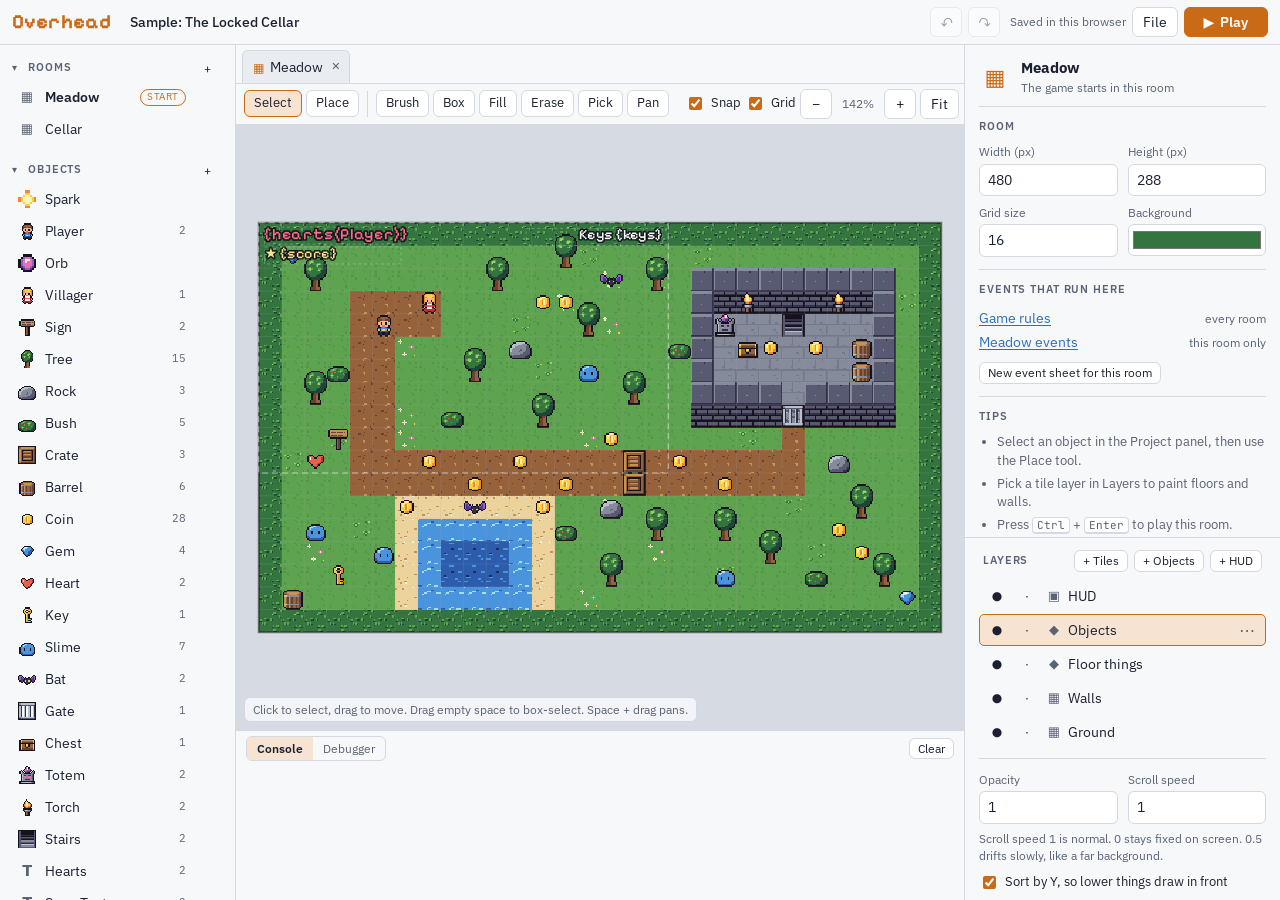
==== commit 758b9bd7: "Rebuild Overhead Studio as a full top-down game editor (v0.2) Replaces the single-file prototype wit" ====
--- a/overhead/index.html
+++ b/overhead/index.html
@@ -7,1729 +7,78 @@
 <link rel="preconnect" href="https://fonts.googleapis.com">
 <link rel="preconnect" href="https://fonts.gstatic.com" crossorigin>
 <link rel="stylesheet" href="https://fonts.googleapis.com/css2?family=IBM+Plex+Sans:wght@400;500;600&family=JetBrains+Mono:wght@400;500&family=Pixelify+Sans:wght@500;700&display=swap">
-<style>
-/* Layout: a workbench. Library (toy box) left, stage centre, inspector right, console under the stage.
-   On phones the stage sits on top and the panels become tabs underneath. */
-:root {
-  --bg: #e9ecf1;
-  --panel: #f7f8fa;
-  --raise: #ffffff;
-  --line: #d3d8e1;
-  --fg: #1b2130;
-  --muted: #5a6375;
-  --accent: #c96a17;
-  --accent-ink: #ffffff;
-  --accent-soft: #f6e3d1;
-  --void: #d6dbe3;
-  --danger: #c43d36;
-  --ok: #2f8a57;
-  --code-bg: #f1f3f6;
-  --font-ui: "IBM Plex Sans", system-ui, -apple-system, "Segoe UI", Roboto, sans-serif;
-  --font-mono: "JetBrains Mono", ui-monospace, SFMono-Regular, Menlo, Consolas, monospace;
-  --font-mark: "Pixelify Sans", "IBM Plex Sans", system-ui, sans-serif;
-  --radius: 6px;
-}
-@media (prefers-color-scheme: dark) {
-  :root:not([data-theme="light"]) {
-    --bg: #12161e; --panel: #191e28; --raise: #222836; --line: #2c3343; --fg: #e4e8ef; --muted: #8f98aa;
-    --accent: #f09a45; --accent-ink: #1a1206; --accent-soft: #3b2a19; --void: #0c0f15; --danger: #ef6a62;
-    --ok: #5cc28a; --code-bg: #141922; color-scheme: dark;
-  }
-}
-:root[data-theme="dark"] {
-  --bg: #12161e; --panel: #191e28; --raise: #222836; --line: #2c3343; --fg: #e4e8ef; --muted: #8f98aa;
-  --accent: #f09a45; --accent-ink: #1a1206; --accent-soft: #3b2a19; --void: #0c0f15; --danger: #ef6a62;
-  --ok: #5cc28a; --code-bg: #141922; color-scheme: dark;
-}
-
-* { box-sizing: border-box; }
-html { height: 100%; box-sizing: border-box; }
-body { height: 100%; margin: 0; background: var(--bg); color: var(--fg); font: 14px/1.45 var(--font-ui); overflow: hidden; }
-button, input, select, textarea { font: inherit; color: inherit; }
-button { cursor: pointer; }
-:focus-visible { outline: 2px solid var(--accent); outline-offset: 2px; }
-[hidden] { display: none !important; }
-
-.app { display: grid; grid-template-rows: auto minmax(0, 1fr); height: 100%; }
-
-/* ---------- top bar ---------- */
-.topbar {
-  display: flex; align-items: center; gap: 12px; flex-wrap: wrap;
-  padding: 8px max(12px, env(safe-area-inset-right, 0px)) 8px max(12px, env(safe-area-inset-left, 0px));
-  background: var(--panel); border-bottom: 1px solid var(--line);
-}
-.brand { display: flex; align-items: center; gap: 10px; min-width: 0; flex: 1 1 220px; }
-.wordmark { font-family: var(--font-mark); font-weight: 700; font-size: 20px; letter-spacing: 0.02em; color: var(--accent); white-space: nowrap; }
-.project-name { min-width: 0; width: 100%; max-width: 260px; border: 1px solid transparent; background: transparent; border-radius: var(--radius); padding: 4px 8px; font-weight: 500; }
-.project-name:hover, .project-name:focus { border-color: var(--line); background: var(--raise); }
-.tools, .actions { display: flex; align-items: center; gap: 6px; }
-.btn {
-  border: 1px solid var(--line); background: var(--raise); border-radius: var(--radius);
-  padding: 5px 10px; line-height: 1.3; white-space: nowrap;
-}
-.btn:hover { border-color: var(--muted); }
-.btn:disabled { opacity: 0.45; cursor: default; }
-.btn.icon { padding: 5px 8px; min-width: 32px; }
-.btn.primary { background: var(--accent); color: var(--accent-ink); border-color: var(--accent); font-weight: 600; }
-.btn.primary:hover { filter: brightness(1.06); }
-.btn.danger { color: var(--danger); }
-.btn.danger.armed { background: var(--danger); color: #fff; border-color: var(--danger); }
-.toggle { display: inline-flex; align-items: center; gap: 6px; padding: 4px 6px; color: var(--muted); user-select: none; }
-.zoom-label { min-width: 46px; text-align: center; font-variant-numeric: tabular-nums; color: var(--muted); font-size: 12px; }
-.save-status { font-size: 12px; color: var(--muted); white-space: nowrap; }
-.save-status.bad { color: var(--danger); }
-.play-btn { min-width: 84px; }
-.app[data-mode="play"] .play-btn { background: var(--danger); border-color: var(--danger); color: #fff; }
-
-/* ---------- workspace ---------- */
-.workspace {
-  display: grid; min-height: 0;
-  grid-template-columns: 236px minmax(0, 1fr) 316px;
-  grid-template-rows: minmax(0, 1fr) 132px;
-  grid-template-areas: "lib stage insp" "lib console insp";
-}
-.panel { background: var(--panel); min-height: 0; overflow: auto; }
-.library { grid-area: lib; border-right: 1px solid var(--line); padding: 12px; }
-.inspector { grid-area: insp; border-left: 1px solid var(--line); padding: 12px 14px 24px; }
-.console { grid-area: console; border-top: 1px solid var(--line); display: flex; flex-direction: column; }
-.stage-wrap { grid-area: stage; position: relative; min-width: 0; min-height: 0; background: var(--void); }
-#stage { position: absolute; inset: 0; width: 100%; height: 100%; display: block; touch-action: none; outline: none; }
-.stage-hint {
-  position: absolute; left: 10px; bottom: 10px; max-width: calc(100% - 20px);
-  font-size: 12px; color: var(--muted); background: color-mix(in srgb, var(--panel) 88%, transparent);
-  border: 1px solid var(--line); border-radius: var(--radius); padding: 4px 8px; pointer-events: none;
-}
-.mobile-tabs { display: none; }
-.app[data-mode="play"] .library, .app[data-mode="play"] .inspector { opacity: 0.45; pointer-events: none; }
-
-h2.label {
-  margin: 0 0 8px; font-size: 11px; font-weight: 600; text-transform: uppercase; letter-spacing: 0.08em; color: var(--muted);
-}
-
-/* ---------- library ---------- */
-.lib-group + .lib-group { margin-top: 14px; }
-.lib-grid { display: grid; grid-template-columns: repeat(3, minmax(0, 1fr)); gap: 6px; }
-.lib-item {
-  display: flex; flex-direction: column; align-items: center; gap: 3px; padding: 6px 2px 5px;
-  border: 1px solid var(--line); border-radius: var(--radius); background: var(--raise);
-  touch-action: none; user-select: none; -webkit-user-select: none; cursor: grab; min-width: 0;
-}
-.lib-item:hover { border-color: var(--accent); }
-.lib-item canvas { width: 34px; height: 34px; pointer-events: none; }
-.lib-item span { font-size: 11px; color: var(--muted); max-width: 100%; overflow: hidden; text-overflow: ellipsis; white-space: nowrap; pointer-events: none; }
-.upload {
-  margin-top: 14px; display: block; text-align: center; padding: 8px; border: 1px dashed var(--line);
-  border-radius: var(--radius); color: var(--muted); cursor: pointer; font-size: 13px;
-}
-.upload:hover { border-color: var(--accent); color: var(--fg); }
-.upload input { position: absolute; width: 1px; height: 1px; opacity: 0; }
-.drag-ghost {
-  position: fixed; left: 0; top: 0; z-index: 50; pointer-events: none; margin: -20px 0 0 -20px;
-  width: 40px; height: 40px; opacity: 0.85;
-}
-
-/* ---------- inspector ---------- */
-.insp-head { display: flex; align-items: center; gap: 8px; margin-bottom: 12px; }
-.insp-head .name-input { flex: 1; min-width: 0; font-weight: 600; font-size: 15px; }
-.section { border-top: 1px solid var(--line); padding: 12px 0; }
-.section:first-of-type { border-top: 0; padding-top: 0; }
-.grid2 { display: grid; grid-template-columns: repeat(2, minmax(0, 1fr)); gap: 8px 10px; }
-.field { display: flex; flex-direction: column; gap: 3px; min-width: 0; }
-.field > span { font-size: 12px; color: var(--muted); }
-.field input, .field select, .name-input, .scene-input {
-  width: 100%; min-width: 0; border: 1px solid var(--line); background: var(--raise); border-radius: var(--radius); padding: 5px 8px;
-}
-.field input[type="color"] { padding: 2px; height: 32px; }
-.field input[type="number"] { font-variant-numeric: tabular-nums; }
-.trait { padding: 7px 0; }
-.trait + .trait { border-top: 1px dashed var(--line); }
-.trait-row { display: flex; align-items: flex-start; gap: 8px; }
-.trait-row input { margin-top: 3px; accent-color: var(--accent); }
-.trait-row b { font-weight: 600; }
-.trait-row small { display: block; color: var(--muted); font-size: 12px; }
-.trait-params { display: flex; gap: 10px; flex-wrap: wrap; margin: 6px 0 0 24px; }
-.trait-params .field { width: 90px; }
-.check { display: inline-flex; align-items: center; gap: 6px; font-size: 13px; }
-.check input { accent-color: var(--accent); }
-.script-box {
-  width: 100%; min-height: 240px; resize: vertical; border: 1px solid var(--line); border-radius: var(--radius);
-  background: var(--code-bg); padding: 10px; font: 12.5px/1.55 var(--font-mono); tab-size: 2; white-space: pre; overflow: auto;
-}
-.script-error {
-  margin-bottom: 8px; padding: 7px 9px; border-radius: var(--radius); font-size: 12.5px;
-  border: 1px solid var(--danger); color: var(--danger); background: color-mix(in srgb, var(--danger) 8%, transparent);
-}
-details.helpers { margin-top: 10px; font-size: 12.5px; }
-details.helpers summary { cursor: pointer; color: var(--muted); }
-.help-table { width: 100%; border-collapse: collapse; margin-top: 8px; }
-.help-table td { padding: 4px 0; vertical-align: top; border-top: 1px solid var(--line); }
-.help-table code { font: 11.5px/1.4 var(--font-mono); background: var(--code-bg); padding: 1px 4px; border-radius: 4px; white-space: nowrap; }
-.help-table td:last-child { padding-left: 8px; color: var(--muted); }
-.row-actions { display: flex; gap: 6px; flex-wrap: wrap; }
-.muted { color: var(--muted); }
-.tips { margin: 0; padding-left: 18px; color: var(--muted); font-size: 13px; }
-.tips li + li { margin-top: 4px; }
-kbd { font: 11px var(--font-mono); border: 1px solid var(--line); border-bottom-width: 2px; border-radius: 4px; padding: 0 4px; background: var(--raise); }
-
-/* ---------- console ---------- */
-.console-head { display: flex; align-items: center; justify-content: space-between; padding: 6px 12px 4px; }
-.console-head h2 { margin: 0; }
-.console-head .btn { padding: 2px 8px; font-size: 12px; }
-.console-log { flex: 1; overflow: auto; padding: 0 12px 8px; font: 12px/1.5 var(--font-mono); }
-.log { padding: 1px 0; white-space: pre-wrap; word-break: break-word; }
-.log-info { color: var(--muted); }
-.log-error { color: var(--danger); }
-.log-error.link { cursor: pointer; text-decoration: underline; text-decoration-style: dotted; }
-.log-ok { color: var(--ok); }
-
-/* ---------- modal + toast ---------- */
-.modal { position: fixed; inset: 0; z-index: 40; display: grid; place-items: center; padding: 16px; background: rgba(8, 10, 14, 0.5); }
-.modal-card {
-  width: min(560px, 100%); max-height: 100%; overflow: auto; background: var(--panel); border: 1px solid var(--line);
-  border-radius: 10px; padding: 18px 20px; box-shadow: 0 20px 50px rgba(0, 0, 0, 0.3);
-}
-.modal-card h3 { margin: 0 0 4px; font-size: 15px; }
-.modal-card p { margin: 0 0 10px; color: var(--muted); font-size: 13px; }
-.modal-card .section { padding: 14px 0; }
-.modal-top { display: flex; justify-content: space-between; align-items: center; margin-bottom: 6px; }
-.modal-top h2 { margin: 0; font-family: var(--font-mark); font-weight: 500; font-size: 20px; }
-.paste-box { width: 100%; min-height: 70px; border: 1px solid var(--line); border-radius: var(--radius); background: var(--code-bg); padding: 8px; font: 12px var(--font-mono); margin: 8px 0; }
-.toast {
-  position: fixed; left: 50%; bottom: calc(18px + env(safe-area-inset-bottom, 0px)); transform: translateX(-50%); z-index: 60;
-  background: var(--fg); color: var(--bg); padding: 8px 14px; border-radius: 8px; font-size: 13px; max-width: calc(100% - 32px);
-}
-
-/* ---------- phones and small tablets ---------- */
-@media (max-width: 820px) {
-  .workspace {
-    grid-template-columns: minmax(0, 1fr);
-    grid-template-rows: minmax(0, 1fr) auto 42%;
-    grid-template-areas: "stage" "tabs" "panel";
-  }
-  .library, .inspector, .console { grid-area: panel; border: 0; }
-  .workspace .panel:not(.is-active) { display: none; }
-  .mobile-tabs { grid-area: tabs; display: flex; background: var(--panel); border-top: 1px solid var(--line); border-bottom: 1px solid var(--line); }
-  .mobile-tabs button { flex: 1; border: 0; background: transparent; padding: 9px 4px; color: var(--muted); border-bottom: 2px solid transparent; }
-  .mobile-tabs button[aria-selected="true"] { color: var(--fg); border-bottom-color: var(--accent); font-weight: 600; }
-  .lib-grid { grid-template-columns: repeat(auto-fill, minmax(64px, 1fr)); }
-  .project-name { display: none; }
-  .hide-narrow { display: none; }
-  .brand { flex: 0 0 auto; }
-  .topbar { gap: 8px; }
-  .tools { flex: 1; justify-content: flex-end; }
-}
-@media (prefers-reduced-motion: reduce) { * { scroll-behavior: auto !important; } }
-</style>
+<link rel="stylesheet" href="css/app.css">
+<link rel="stylesheet" href="css/sprite-editor.css">
 </head>
 <body>
-<div class="app" id="app" data-mode="edit">
+<div class="app" id="app" data-mode="edit" data-focus="panel">
   <header class="topbar">
     <div class="brand">
       <span class="wordmark">Overhead</span>
-      <input id="project-name" class="project-name" aria-label="Project name" maxlength="60">
+      <input id="project-name" class="project-name" aria-label="Game name" maxlength="60">
     </div>
-    <div class="tools">
-      <button class="btn icon" id="btn-undo" title="Undo (Ctrl+Z)" aria-label="Undo">↶</button>
-      <button class="btn icon" id="btn-redo" title="Redo (Ctrl+Shift+Z)" aria-label="Redo">↷</button>
-      <label class="toggle" title="Snap to grid"><input type="checkbox" id="snap" checked> Snap</label>
-      <button class="btn icon hide-narrow" id="zoom-out" aria-label="Zoom out">−</button>
-      <span class="zoom-label hide-narrow" id="zoom-label">100%</span>
-      <button class="btn icon hide-narrow" id="zoom-in" aria-label="Zoom in">+</button>
-      <button class="btn" id="zoom-fit" title="Show the whole world">Fit</button>
+    <div class="group">
+      <button class="btn icon" id="btn-undo" type="button" title="Undo (Ctrl+Z)" aria-label="Undo">↶</button>
+      <button class="btn icon" id="btn-redo" type="button" title="Redo (Ctrl+Shift+Z)" aria-label="Redo">↷</button>
     </div>
-    <div class="actions">
-      <span class="save-status hide-narrow" id="save-status">Saved</span>
-      <button class="btn" id="btn-file">File</button>
-      <button class="btn primary play-btn" id="btn-play">▶ Play</button>
+    <div class="group">
+      <span class="save-status hide-narrow" id="save-status">Saved in this browser</span>
+      <button class="btn" id="btn-file" type="button">File</button>
+      <button class="btn primary play-btn" id="btn-play" type="button" title="Play this room (Ctrl+Enter). Shift+click plays from the start room.">▶ <span class="hide-narrow">Play</span></button>
     </div>
   </header>
 
   <main class="workspace">
-    <aside class="panel library is-active" id="panel-library" aria-label="Library">
-      <div id="lib-groups"></div>
-      <label class="upload">+ Add your own image<input type="file" id="upload" accept="image/*" multiple></label>
-    </aside>
+    <aside class="panel is-active" id="panel-project" aria-label="Project"><div id="tree"></div></aside>
 
-    <section class="stage-wrap" aria-label="Stage">
-      <canvas id="stage" tabindex="0"></canvas>
-      <div class="stage-hint" id="stage-hint"></div>
+    <section class="center">
+      <div class="tabbar" id="tabbar" role="tablist" aria-label="Open documents"></div>
+      <div class="docwrap">
+        <div class="doc" id="doc"></div>
+        <div class="game" id="game" hidden><canvas id="game-canvas" tabindex="0" aria-label="Game"></canvas></div>
+      </div>
     </section>
 
-    <nav class="mobile-tabs" role="tablist">
-      <button role="tab" data-tab="panel-library" aria-selected="true">Library</button>
-      <button role="tab" data-tab="panel-inspect" aria-selected="false">Inspector</button>
-      <button role="tab" data-tab="panel-console" aria-selected="false">Console</button>
+    <nav class="mobile-tabs" role="tablist" aria-label="Panels">
+      <button type="button" role="tab" data-tab="panel-project" aria-selected="true">Project</button>
+      <button type="button" role="tab" data-tab="panel-props" aria-selected="false">Properties</button>
+      <button type="button" role="tab" data-tab="panel-layers" aria-selected="false">Layers</button>
+      <button type="button" role="tab" data-tab="panel-console" aria-selected="false">Console</button>
     </nav>
 
-    <aside class="panel inspector" id="panel-inspect" aria-label="Inspector"><div id="inspector"></div></aside>
+    <div class="side-right">
+      <aside class="panel" id="panel-props" aria-label="Properties"><div id="props"></div></aside>
+      <aside class="panel" id="panel-layers" aria-label="Layers"><div id="layers"></div></aside>
+    </div>
 
-    <section class="panel console" id="panel-console" aria-label="Console">
-      <div class="console-head"><h2 class="label">Console</h2><button class="btn" id="console-clear">Clear</button></div>
+    <section class="panel" id="panel-console" aria-label="Console and debugger">
+      <div class="bottom-head">
+        <div class="seg" id="bottom-seg"><button type="button" data-view="console" aria-pressed="true">Console</button><button type="button" data-view="debug" aria-pressed="false">Debugger</button></div>
+        <span class="spacer"></span>
+        <span class="muted small" id="dbg-stats"></span>
+        <button class="btn small" id="console-clear" type="button">Clear</button>
+      </div>
       <div class="console-log" id="console-log"></div>
+      <div class="debugger" id="debugger" hidden></div>
     </section>
   </main>
 </div>
 
-<div class="modal" id="file-modal" hidden>
-  <div class="modal-card" role="dialog" aria-modal="true" aria-labelledby="file-title">
-    <div class="modal-top"><h2 id="file-title">File</h2><button class="btn" id="file-close">Close</button></div>
-    <div class="section">
-      <h3>Export the game</h3>
-      <p>One HTML file with your game in it. It runs in any browser, with no editor attached.</p>
-      <div class="row-actions"><button class="btn primary" id="export-html-dl">Download .html</button><button class="btn" id="export-html-copy">Copy HTML</button></div>
-    </div>
-    <div class="section">
-      <h3>Back up the project</h3>
-      <p>Everything the editor needs to reopen this project, as a JSON file.</p>
-      <div class="row-actions"><button class="btn" id="export-json-dl">Download .json</button><button class="btn" id="export-json-copy">Copy JSON</button></div>
-    </div>
-    <div class="section">
-      <h3>Open a backup</h3>
-      <p>Pick a .json backup, or paste its text below.</p>
-      <div class="row-actions"><label class="btn">Choose file<input type="file" id="import-file" accept=".json,application/json" hidden></label></div>
-      <textarea class="paste-box" id="import-text" placeholder="…or paste project JSON here"></textarea>
-      <button class="btn" id="import-paste">Open pasted project</button>
-    </div>
-    <div class="section">
-      <h3>Start over</h3>
-      <p>These replace the current project. Back it up first if you want to keep it.</p>
-      <div class="row-actions"><button class="btn danger" id="new-empty">New empty project</button><button class="btn danger" id="new-sample">Load the sample level</button></div>
-    </div>
-    <p class="muted" style="margin:0;font-size:12px">Downloads don't work inside the Claude preview. Use Copy there instead.</p>
-  </div>
-</div>
-<div class="toast" id="toast" hidden></div>
-
-<!-- =====================================================================
-     ENGINE: game logic. Runs inside a Web Worker (a separate background
-     thread), so a broken script can freeze the game but never the editor.
-     Stored as plain text; the runtime turns it into a worker.
-     ===================================================================== -->
-<script type="text/plain" id="ov-engine">
-'use strict';
-const STEP = 1 / 60;
-let W = null, things = [], player = null, state = 'playing', message = '', score = 0, time = 0;
-let input = { ax: 0, ay: 0, fire: false };
-let logs = [], errors = [], scripts = {}, scriptUrls = {}, spawnCount = 0;
-
-self.__defineScript = function (id, factory) { scripts[id] = factory; };
-
-function clamp(v, a, b) { return v < a ? a : v > b ? b : v; }
-function overlaps(a, b, m) { m = m || 0; return a.x < b.x + b.w + m && a.x + a.w + m > b.x && a.y < b.y + b.h + m && a.y + a.h + m > b.y; }
-function random(min, max) {
-  if (min === undefined) return Math.random();
-  if (max === undefined) { max = min; min = 0; }
-  return min + Math.random() * (max - min);
-}
-function show(v) {
-  if (typeof v === 'string') return v;
-  if (v instanceof Thing) return '[' + (v.name || v.tag) + ']';
-  try { return JSON.stringify(v); } catch (e) { return String(v); }
-}
-function log() { if (logs.length < 100) logs.push(Array.prototype.map.call(arguments, show).join(' ')); }
-function pt(t) {
-  if (!t) return null;
-  if (t instanceof Thing) return { x: t.cx, y: t.cy };
-  if (typeof t.x === 'number' && typeof t.y === 'number') return { x: t.x, y: t.y };
-  return null;
-}
-function gone(t) { return !t || t._alive === false; }
-
-function reportError(t, err, where) {
-  let line = null;
-  const url = scriptUrls[t.id];
-  const stack = String((err && err.stack) || '');
-  if (url) {
-    for (const ln of stack.split('\n')) {
-      const i = ln.indexOf(url);
-      if (i < 0) continue;
-      const m = ln.slice(i + url.length).match(/^:(\d+):(\d+)/);
-      if (m) { line = Math.max(1, +m[1] - 1); break; }
-    }
-  }
-  errors.push({ id: t.id, name: t.name || t.tag, where: where, line: line, message: String((err && err.message) || err) });
-}
-
-class Thing {
-  constructor(d) {
-    this.id = d.id; this.name = d.name || ''; this.tag = d.tag || 'doodad';
-    this.x = +d.x || 0; this.y = +d.y || 0; this.w = Math.max(1, +d.w || 32); this.h = Math.max(1, +d.h || 32);
-    this.color = d.color || '#888888'; this.glyph = d.glyph || ''; this.shape = d.shape || 'rect'; this.assetId = d.assetId || null;
-    this.health = +d.health || 0; this.maxHealth = this.health; this.speed = d.speed == null ? 2 : +d.speed;
-    this.traits = d.traits || {};
-    this.solid = !!(this.traits.solid || this.traits.pushable); this.pushable = !!this.traits.pushable;
-    this.vars = {}; this.visible = true; this.opacity = 1; this.facing = { x: 0, y: 1 };
-    this._alive = true; this._timers = []; this._hooks = null; this._say = null; this._invuln = 0; this._flash = 0;
-    this._contacts = new Set(); this._prev = new Set(); this._blocked = false;
-  }
-  get cx() { return this.x + this.w / 2; }
-  get cy() { return this.y + this.h / 2; }
-  get alive() { return this._alive; }
-  is(q) { return q === this || q === this.tag || (!!this.name && q === this.name); }
-  distanceTo(t) { if (gone(t)) return Infinity; const p = pt(t); if (!p) return Infinity; return Math.hypot(p.x - this.cx, p.y - this.cy); }
-  directionTo(t) {
-    const p = pt(t); if (!p) return { x: 0, y: 0 };
-    const dx = p.x - this.cx, dy = p.y - this.cy, d = Math.hypot(dx, dy) || 1;
-    return { x: dx / d, y: dy / d };
-  }
-  move(dx, dy) { return moveThing(this, +dx || 0, +dy || 0); }
-  moveToward(t, speed) {
-    if (gone(t)) return false; const p = pt(t); if (!p) return false;
-    speed = speed == null ? this.speed : speed;
-    const dx = p.x - this.cx, dy = p.y - this.cy, d = Math.hypot(dx, dy);
-    if (d < 0.5) return false;
-    const s = Math.min(speed, d);
-    return this.move(dx / d * s, dy / d * s);
-  }
-  moveAway(t, speed) {
-    if (gone(t)) return false; const p = pt(t); if (!p) return false;
-    speed = speed == null ? this.speed : speed;
-    const dx = p.x - this.cx, dy = p.y - this.cy, d = Math.hypot(dx, dy) || 1;
-    return this.move(-dx / d * speed, -dy / d * speed);
-  }
-  patrol(distance, speed, axis) {
-    distance = distance == null ? 96 : distance; speed = speed == null ? this.speed : speed; axis = axis === 'y' ? 'y' : 'x';
-    let p = this._patrol;
-    if (!p || p.axis !== axis) p = this._patrol = { axis: axis, origin: this[axis], dir: 1 };
-    const ok = axis === 'x' ? this.move(p.dir * speed, 0) : this.move(0, p.dir * speed);
-    const off = this[axis] - p.origin;
-    if (!ok || (p.dir > 0 && off >= distance) || (p.dir < 0 && off <= 0)) p.dir *= -1;
-  }
-  wander(speed) {
-    speed = speed == null ? this.speed : speed;
-    let w = this._wander;
-    if (!w || w.t <= 0 || this._blocked) {
-      const a = Math.floor(Math.random() * 8) * Math.PI / 4;
-      w = this._wander = { x: Math.cos(a), y: Math.sin(a), t: random(0.6, 2) };
-    }
-    w.t -= STEP;
-    this.move(w.x * speed, w.y * speed);
-  }
-  canSee(t, range) {
-    if (gone(t)) return false; const p = pt(t); if (!p) return false;
-    const d = Math.hypot(p.x - this.cx, p.y - this.cy);
-    if (range != null && d > range) return false;
-    const steps = Math.ceil(d / 8);
-    for (let i = 1; i < steps; i++) {
-      const x = this.cx + (p.x - this.cx) * i / steps, y = this.cy + (p.y - this.cy) * i / steps;
-      for (const s of things) {
-        if (!s._alive || !s.solid || s === this || s === t || s.tag === 'bullet') continue;
-        if (x >= s.x && x <= s.x + s.w && y >= s.y && y <= s.y + s.h) return false;
-      }
-    }
-    return true;
-  }
-  shoot(target, speed, opts) {
-    opts = opts || {}; speed = speed == null ? 4 : speed;
-    let dir;
-    if (target == null || target === 'facing') dir = this.facing;
-    else if (typeof target === 'number') { const a = target * Math.PI / 180; dir = { x: Math.cos(a), y: Math.sin(a) }; }
-    else dir = this.directionTo(target);
-    if (!dir.x && !dir.y) return null;
-    const size = opts.size || 8;
-    const b = new Thing({ id: 'shot' + (++spawnCount), tag: 'bullet', x: this.cx - size / 2, y: this.cy - size / 2, w: size, h: size,
-      color: opts.color || (this.traits.player ? '#ffd166' : '#ff5d73'), shape: 'circle' });
-    b._vx = dir.x * speed; b._vy = dir.y * speed; b._owner = this; b._side = this.traits.player ? 'player' : 'enemy';
-    b._damage = opts.damage == null ? 1 : opts.damage; b._life = opts.life || 3;
-    things.push(b);
-    return b;
-  }
-  say(text, seconds) { this._say = { text: String(text), until: time + (seconds == null ? 2 : seconds) }; }
-  every(seconds, fn) { if (typeof fn === 'function') this._timers.push({ next: time + (+seconds || 1), every: Math.max(STEP, +seconds || 1), fn: fn }); }
-  after(seconds, fn) { if (typeof fn === 'function') this._timers.push({ next: time + (+seconds || 0), every: 0, fn: fn }); }
-  damage(n) {
-    n = n == null ? 1 : +n;
-    if (!this._alive || this.maxHealth <= 0 || n <= 0) return;
-    if (this.traits.player) { if (time < this._invuln) return; this._invuln = time + 1; }
-    this.health -= n; this._flash = time + (this.traits.player ? 1 : 0.25);
-    if (this.health <= 0) {
-      this.health = 0;
-      if (this.traits.player) game.lose(); else this.destroy();
-    }
-  }
-  heal(n) { n = n == null ? 1 : +n; this.health = Math.min(this.maxHealth > 0 ? this.maxHealth : Infinity, this.health + n); }
-  destroy() { this._alive = false; }
-  touching(q) { for (const o of this._contacts) if (o._alive && (q == null || o.is(q))) return true; return false; }
-}
-
-const game = {
-  get score() { return score; }, set score(v) { score = +v || 0; },
-  get time() { return time; },
-  get width() { return W.width; }, get height() { return W.height; },
-  win(msg) { if (state === 'playing') { state = 'won'; message = msg || 'You win!'; } },
-  lose(msg) { if (state === 'playing') { state = 'lost'; message = msg || 'Game over'; } },
-  find(q) { return things.find(t => t._alive && t.is(q)) || null; },
-  findAll(q) { return things.filter(t => t._alive && t.is(q)); },
-  count(q) { return things.filter(t => t._alive && t.is(q)).length; },
-};
-
-function moveThing(o, dx, dy) {
-  if (!o._alive) return false;
-  let blocked = false;
-  if (dx) { o.x += dx; if (o.solid && collide(o, dx, 0)) blocked = true; }
-  if (dy) { o.y += dy; if (o.solid && collide(o, 0, dy)) blocked = true; }
-  const nx = clamp(o.x, 0, W.width - o.w), ny = clamp(o.y, 0, W.height - o.h);
-  if (nx !== o.x || ny !== o.y) { o.x = nx; o.y = ny; blocked = true; }
-  const m = Math.hypot(dx, dy);
-  if (m > 0 && !o._beingPushed) o.facing = { x: dx / m, y: dy / m };
-  o._blocked = blocked;
-  return !blocked;
-}
-function collide(o, dx, dy) {
-  let hit = false;
-  for (const s of things) {
-    if (s === o || !s._alive || !s.solid || !overlaps(o, s)) continue;
-    if (s.pushable && !o._pushing) {
-      const px = dx > 0 ? o.x + o.w - s.x : dx < 0 ? o.x - (s.x + s.w) : 0;
-      const py = dy > 0 ? o.y + o.h - s.y : dy < 0 ? o.y - (s.y + s.h) : 0;
-      o._pushing = true; s._beingPushed = true;
-      moveThing(s, px, py);
-      s._beingPushed = false; o._pushing = false;
-      if (!overlaps(o, s)) continue;
-    }
-    if (dx > 0) o.x = s.x - o.w; else if (dx < 0) o.x = s.x + s.w;
-    if (dy > 0) o.y = s.y - o.h; else if (dy < 0) o.y = s.y + s.h;
-    hit = true;
-  }
-  return hit;
-}
-
-function callHook(t, name, arg) {
-  const h = t._hooks && t._hooks[name];
-  if (!h || !t._alive) return;
-  try { h.call(t, arg); }
-  catch (e) { reportError(t, e, name); t._hooks = null; t._timers = []; }
-}
-
-function traitTouch(a, b) {
-  if (!b.traits.player || !a._alive || !b._alive) return;
-  const tr = a.traits;
-  if (tr.collectible) {
-    score += tr.collectible.points == null ? 1 : (+tr.collectible.points || 0);
-    if (+tr.collectible.heals) b.heal(+tr.collectible.heals);
-    a.destroy();
-  }
-  if (tr.hurts) b.damage(tr.hurts.damage == null ? 1 : +tr.hurts.damage);
-  if (tr.goal) game.win();
-}
-
-function bulletPhase() {
-  for (const b of things) {
-    if (b.tag !== 'bullet' || !b._alive) continue;
-    b.x += b._vx; b.y += b._vy; b._life -= STEP;
-    if (b._life <= 0 || b.x + b.w < 0 || b.y + b.h < 0 || b.x > W.width || b.y > W.height) { b.destroy(); continue; }
-    for (const s of things) {
-      if (!s._alive || s === b || s === b._owner || s.tag === 'bullet' || !overlaps(b, s)) continue;
-      if (b._side === 'enemy' && s.traits.player) { s.damage(b._damage); b.destroy(); break; }
-      if (b._side === 'player' && s.tag === 'enemy') { s.damage(b._damage); b.destroy(); break; }
-      if (s.solid) { b.destroy(); break; }
-    }
-  }
-}
-
-function touchPhase() {
-  const list = things.filter(t => t._alive && t.tag !== 'bullet');
-  for (const t of list) { t._prev = t._contacts; t._contacts = new Set(); }
-  for (let i = 0; i < list.length; i++) {
-    const a = list[i];
-    for (let j = i + 1; j < list.length; j++) {
-      const b = list[j];
-      if (overlaps(a, b, 1)) { a._contacts.add(b); b._contacts.add(a); }
-    }
-  }
-  for (const a of list) {
-    for (const b of a._contacts) {
-      traitTouch(a, b);
-      if (!a._prev.has(b)) callHook(a, 'onTouch', b);
-    }
-  }
-}
-
-function tick() {
-  if (state !== 'playing') return;
-  for (const t of things) {
-    if (!t._alive || !t.traits.player) continue;
-    let ax = input.ax, ay = input.ay; const m = Math.hypot(ax, ay);
-    if (m > 1) { ax /= m; ay /= m; }
-    if (m > 0.1) t.move(ax * t.speed, ay * t.speed);
-    if (t.traits.player.canShoot && input.fire && time >= (t._nextShot || 0)) { t.shoot('facing', 6); t._nextShot = time + 0.3; }
-  }
-  for (let i = 0; i < things.length; i++) {
-    const t = things[i];
-    if (!t._alive) continue;
-    if (t._timers.length) {
-      for (const tm of t._timers.slice()) {
-        if (time < tm.next) continue;
-        if (tm.every) tm.next += tm.every; else tm.done = true;
-        try { tm.fn.call(t); } catch (e) { reportError(t, e, 'timer'); t._timers = []; break; }
-      }
-      t._timers = t._timers.filter(x => !x.done);
-    }
-    callHook(t, 'onUpdate');
-  }
-  bulletPhase();
-  touchPhase();
-  things = things.filter(t => t._alive);
-  time += STEP;
-}
-
-function snapshot() {
-  const out = [];
-  for (const t of things) {
-    if (!t._alive || !t.visible) continue;
-    out.push({ id: t.id, x: t.x, y: t.y, w: t.w, h: t.h, color: t.color, glyph: t.glyph, shape: t.shape, assetId: t.assetId,
-      opacity: t.opacity, flash: time < t._flash, say: t._say && time < t._say.until ? t._say.text : null });
-  }
-  return {
-    type: 'frame', things: out, state: state, message: message,
-    hud: { score: score, health: player ? player.health : 0, maxHealth: player ? player.maxHealth : 0, hasPlayer: !!player },
-    cam: player ? { x: player.cx, y: player.cy } : null,
-    logs: logs.splice(0), errors: errors.splice(0),
-  };
-}
-
-function init(m) {
-  W = m.world; scriptUrls = m.scripts || {};
-  for (const id in scriptUrls) {
-    try { importScripts(scriptUrls[id]); }
-    catch (e) {
-      const d = m.objects.find(o => o.id === id) || {};
-      errors.push({ id: id, name: d.name || d.tag || 'object', where: 'load', line: null,
-        message: 'This script has a typo, so it could not load. ' + (e && e.message ? e.message : '') });
-    }
-  }
-  things = m.objects.map(d => new Thing(d));
-  player = things.find(t => t.traits.player) || null;
-  for (const t of things) {
-    const f = scripts[t.id];
-    if (!f) continue;
-    try { t._hooks = f.call(undefined, player, game, random, log); }
-    catch (e) { reportError(t, e, 'setup'); }
-  }
-  for (const t of things.slice()) callHook(t, 'onStart');
-  things = things.filter(t => t._alive);
-}
-
-self.onmessage = function (e) {
-  const m = e.data;
-  if (m.type === 'init') { init(m); self.postMessage(snapshot()); }
-  else if (m.type === 'step') {
-    input = m.input || input;
-    for (let i = 0; i < (m.n || 1); i++) tick();
-    self.postMessage(snapshot());
-  }
-};
-</script>
-
-<!-- =====================================================================
-     RUNTIME: draws the game and passes keyboard/touch input to the engine.
-     Shared by the editor's Play mode and by exported game files.
-     ===================================================================== -->
-<script id="ov-runtime">
-(function () {
-  'use strict';
-  const STEP = 1 / 60;
-  const EMOJI = '"Apple Color Emoji","Segoe UI Emoji","Noto Color Emoji",system-ui,sans-serif';
-  const clamp = (v, a, b) => (v < a ? a : v > b ? b : v);
-
-  function fitCanvas(c) {
-    const dpr = Math.min(window.devicePixelRatio || 1, 2);
-    const w = Math.max(1, Math.round(c.clientWidth * dpr)), h = Math.max(1, Math.round(c.clientHeight * dpr));
-    if (c.width !== w || c.height !== h) { c.width = w; c.height = h; }
-    return dpr;
-  }
-  function loadImages(project, onload) {
-    const imgs = {};
-    for (const a of Object.values(project.assets || {})) {
-      const im = new Image();
-      if (onload) im.onload = onload;
-      im.src = a.src; imgs[a.id] = im;
-    }
-    return imgs;
-  }
-  function drawThing(ctx, t, images) {
-    ctx.save();
-    ctx.globalAlpha = t.opacity == null ? 1 : t.opacity;
-    if (t.flash && Math.floor(performance.now() / 90) % 2) ctx.globalAlpha *= 0.3;
-    const shape = t.shape || 'rect';
-    if (shape === 'rect') { ctx.fillStyle = t.color; ctx.fillRect(t.x, t.y, t.w, t.h); }
-    else if (shape === 'circle') { ctx.fillStyle = t.color; ctx.beginPath(); ctx.ellipse(t.x + t.w / 2, t.y + t.h / 2, t.w / 2, t.h / 2, 0, 0, Math.PI * 2); ctx.fill(); }
-    const img = t.assetId && images[t.assetId];
-    if (img && img.complete && img.naturalWidth) ctx.drawImage(img, t.x, t.y, t.w, t.h);
-    else if (t.glyph) {
-      const s = Math.min(t.w, t.h) * 0.86;
-      ctx.font = s + 'px ' + EMOJI; ctx.textAlign = 'center'; ctx.textBaseline = 'middle';
-      ctx.fillStyle = shape === 'none' ? t.color : '#ffffff';
-      ctx.fillText(t.glyph, t.x + t.w / 2, t.y + t.h / 2 + s * 0.05);
-    }
-    ctx.restore();
-  }
-  function drawSay(ctx, t, zoom) {
-    const fs = 13 / zoom, pad = 5 / zoom;
-    ctx.save();
-    ctx.font = '600 ' + fs + 'px system-ui, sans-serif';
-    const tw = ctx.measureText(t.say).width, bw = tw + pad * 2, bh = fs + pad * 2;
-    const bx = t.x + t.w / 2 - bw / 2, by = t.y - bh - 6 / zoom;
-    ctx.fillStyle = '#ffffff'; ctx.strokeStyle = '#1b2130'; ctx.lineWidth = 1.5 / zoom;
-    ctx.beginPath();
-    if (ctx.roundRect) ctx.roundRect(bx, by, bw, bh, 4 / zoom); else ctx.rect(bx, by, bw, bh);
-    ctx.fill(); ctx.stroke();
-    ctx.fillStyle = '#1b2130'; ctx.textAlign = 'center'; ctx.textBaseline = 'middle';
-    ctx.fillText(t.say, bx + bw / 2, by + bh / 2 + fs * 0.05);
-    ctx.restore();
-  }
-
-  function start(opts) {
-    const canvas = opts.canvas, project = opts.project, engineSrc = opts.engineSrc;
-    const ctx = canvas.getContext('2d');
-    const images = loadImages(project);
-    const s = project.settings || {};
-    const world = { width: +s.width || 1280, height: +s.height || 960, background: s.background || '#3f6b45', pixelArt: s.pixelArt !== false };
-    let worker = null, urls = [], frame = null, waiting = false, sentAt = 0, acc = 0, last = 0, raf = 0, dead = false, stuck = false;
-    const keys = new Set();
-    const stick = { id: null, ox: 0, oy: 0, x: 0, y: 0 };
-    let fireId = null, showTouch = false, fireLatch = false;
-
-    const report = e => opts.onError && opts.onError(e);
-
-    function cleanup() {
-      if (worker) { worker.terminate(); worker = null; }
-      urls.forEach(u => URL.revokeObjectURL(u)); urls = [];
-    }
-    function boot() {
-      cleanup(); frame = null; waiting = false; stuck = false; acc = 0;
-      const scriptMap = {};
-      for (const o of project.objects) {
-        if (!o.script || !o.script.trim()) continue;
-        const src = 'self.__defineScript(' + JSON.stringify(o.id) + ', function (player, game, random, log) {\n' + o.script +
-          '\n;return { onStart: typeof onStart === "function" ? onStart : null, onUpdate: typeof onUpdate === "function" ? onUpdate : null, onTouch: typeof onTouch === "function" ? onTouch : null };\n});';
-        const u = URL.createObjectURL(new Blob([src], { type: 'text/javascript' }));
-        urls.push(u); scriptMap[o.id] = u;
-      }
-      const eu = URL.createObjectURL(new Blob([engineSrc], { type: 'text/javascript' }));
-      urls.push(eu);
-      try { worker = new Worker(eu); }
-      catch (e) { report({ message: 'This browser would not start the game engine: ' + e.message }); stuck = true; return; }
-      worker.onmessage = ev => {
-        const m = ev.data;
-        if (m.type !== 'frame') return;
-        const prevState = frame ? frame.state : 'playing';
-        frame = m; waiting = false;
-        if (opts.onLog) m.logs.forEach(l => opts.onLog(l));
-        m.errors.forEach(report);
-        if (m.state !== prevState && opts.onState) opts.onState(m.state, m.message);
-      };
-      worker.onerror = ev => { ev.preventDefault(); report({ message: 'Engine error: ' + ev.message }); };
-      const objects = project.objects.map(o => Object.assign({}, o, { script: undefined }));
-      worker.postMessage({ type: 'init', world: world, objects: objects, scripts: scriptMap });
-      waiting = true; sentAt = performance.now();
-    }
-
-    function readInput() {
-      let ax = 0, ay = 0;
-      if (keys.has('ArrowLeft') || keys.has('KeyA')) ax -= 1;
-      if (keys.has('ArrowRight') || keys.has('KeyD')) ax += 1;
-      if (keys.has('ArrowUp') || keys.has('KeyW')) ay -= 1;
-      if (keys.has('ArrowDown') || keys.has('KeyS')) ay += 1;
-      if (stick.id !== null) {
-        const dx = stick.x - stick.ox, dy = stick.y - stick.oy, d = Math.hypot(dx, dy);
-        if (d > 6) { const r = Math.max(d, 48); ax = dx / r; ay = dy / r; }
-      }
-      const fire = keys.has('Space') || fireId !== null || fireLatch;
-      fireLatch = false;
-      return { ax: ax, ay: ay, fire: fire };
-    }
-
-    function ended() { return stuck || (frame && frame.state !== 'playing'); }
-    function typing(e) { const t = e.target; return t && (t.tagName === 'INPUT' || t.tagName === 'TEXTAREA' || t.tagName === 'SELECT' || t.isContentEditable); }
-    const GAME_KEYS = ['ArrowLeft', 'ArrowRight', 'ArrowUp', 'ArrowDown', 'Space', 'KeyW', 'KeyA', 'KeyS', 'KeyD'];
-    function onKeyDown(e) {
-      if (typing(e)) return;
-      if (e.code === 'Escape' && opts.onExit) { e.preventDefault(); opts.onExit(); return; }
-      if (e.code === 'KeyR' && ended()) { boot(); return; }
-      if (GAME_KEYS.includes(e.code)) { e.preventDefault(); keys.add(e.code); if (e.code === 'Space') fireLatch = true; }
-    }
-    function onKeyUp(e) { keys.delete(e.code); }
-    function onBlur() { keys.clear(); }
-    function local(e) { const r = canvas.getBoundingClientRect(); return { x: e.clientX - r.left, y: e.clientY - r.top }; }
-    function onDown(e) {
-      if (ended()) { boot(); return; }
-      if (e.pointerType === 'mouse') return;
-      showTouch = true;
-      const p = local(e);
-      try { canvas.setPointerCapture(e.pointerId); } catch (_) {}
-      if (p.x < canvas.clientWidth / 2) { if (stick.id === null) { stick.id = e.pointerId; stick.ox = stick.x = p.x; stick.oy = stick.y = p.y; } }
-      else if (fireId === null) { fireId = e.pointerId; fireLatch = true; }
-    }
-    function onMove(e) { if (e.pointerId === stick.id) { const p = local(e); stick.x = p.x; stick.y = p.y; } }
-    function onUp(e) { if (e.pointerId === stick.id) stick.id = null; if (e.pointerId === fireId) fireId = null; }
-
-    window.addEventListener('keydown', onKeyDown);
-    window.addEventListener('keyup', onKeyUp);
-    window.addEventListener('blur', onBlur);
-    canvas.addEventListener('pointerdown', onDown);
-    canvas.addEventListener('pointermove', onMove);
-    canvas.addEventListener('pointerup', onUp);
-    canvas.addEventListener('pointercancel', onUp);
-
-    function loop(now) {
-      if (dead) return;
-      raf = requestAnimationFrame(loop);
-      const dt = Math.min(0.1, (now - (last || now)) / 1000); last = now;
-      if (worker && !stuck) {
-        if (waiting) {
-          if (now - sentAt > 2500) {
-            stuck = true; cleanup();
-            report({ message: 'The game froze, so it was stopped. A script is probably stuck in a loop that never ends. Check any while or for loops.' });
-            if (opts.onState) opts.onState('stuck');
-          }
-        } else if (frame && frame.state === 'playing') {
-          acc += dt;
-          const n = Math.min(4, Math.floor(acc / STEP));
-          if (n > 0) { acc -= n * STEP; worker.postMessage({ type: 'step', n: n, input: readInput() }); waiting = true; sentAt = now; }
-        }
-      }
-      render();
-    }
-
-    function render() {
-      const dpr = fitCanvas(canvas);
-      const cw = canvas.width / dpr, ch = canvas.height / dpr;
-      ctx.setTransform(dpr, 0, 0, dpr, 0, 0);
-      ctx.fillStyle = '#0b0d12'; ctx.fillRect(0, 0, cw, ch);
-      const zoom = Math.min(cw / Math.min(world.width, 960), ch / Math.min(world.height, 640));
-      const vw = cw / zoom, vh = ch / zoom;
-      const cx = frame && frame.cam ? frame.cam.x : world.width / 2, cy = frame && frame.cam ? frame.cam.y : world.height / 2;
-      const left = world.width <= vw ? (world.width - vw) / 2 : clamp(cx - vw / 2, 0, world.width - vw);
-      const top = world.height <= vh ? (world.height - vh) / 2 : clamp(cy - vh / 2, 0, world.height - vh);
-      ctx.setTransform(dpr * zoom, 0, 0, dpr * zoom, -left * zoom * dpr, -top * zoom * dpr);
-      ctx.imageSmoothingEnabled = !world.pixelArt;
-      ctx.fillStyle = world.background; ctx.fillRect(0, 0, world.width, world.height);
-      if (frame) {
-        for (const t of frame.things) drawThing(ctx, t, images);
-        for (const t of frame.things) if (t.say) drawSay(ctx, t, zoom);
-      }
-      ctx.setTransform(dpr, 0, 0, dpr, 0, 0);
-      drawHud(cw, ch);
-      if (showTouch && !ended()) drawTouch(cw, ch);
-      if (!frame && !stuck) banner(cw, ch, 'Loading…', '');
-      else if (stuck) banner(cw, ch, 'Game stopped', 'See the console for what went wrong.');
-      else if (frame.state !== 'playing') banner(cw, ch, frame.message, 'Press R or tap to play again');
-    }
-    function drawHud(cw) {
-      if (!frame) return;
-      const hud = frame.hud;
-      ctx.save();
-      ctx.font = '600 15px system-ui, sans-serif'; ctx.textBaseline = 'middle';
-      let text = '★ ' + hud.score;
-      if (hud.hasPlayer && hud.maxHealth > 0) text += '    ' + '♥'.repeat(Math.max(0, Math.ceil(hud.health))) + '♡'.repeat(Math.max(0, Math.ceil(hud.maxHealth - hud.health)));
-      const w = ctx.measureText(text).width + 20;
-      ctx.fillStyle = 'rgba(10,12,18,0.62)';
-      ctx.beginPath(); if (ctx.roundRect) ctx.roundRect(10, 10, w, 30, 8); else ctx.rect(10, 10, w, 30); ctx.fill();
-      ctx.fillStyle = '#ffffff'; ctx.fillText(text, 20, 26);
-      ctx.restore();
-    }
-    function drawTouch(cw, ch) {
-      ctx.save();
-      ctx.globalAlpha = 0.35; ctx.strokeStyle = '#ffffff'; ctx.fillStyle = '#ffffff'; ctx.lineWidth = 2;
-      const bx = stick.id !== null ? stick.ox : 80, by = stick.id !== null ? stick.oy : ch - 90;
-      ctx.beginPath(); ctx.arc(bx, by, 48, 0, Math.PI * 2); ctx.stroke();
-      let kx = bx, ky = by;
-      if (stick.id !== null) { const dx = stick.x - bx, dy = stick.y - by, d = Math.hypot(dx, dy), r = Math.min(d, 48); if (d > 0) { kx = bx + dx / d * r; ky = by + dy / d * r; } }
-      ctx.beginPath(); ctx.arc(kx, ky, 20, 0, Math.PI * 2); ctx.fill();
-      ctx.globalAlpha = fireId !== null ? 0.6 : 0.35;
-      ctx.beginPath(); ctx.arc(cw - 80, ch - 90, 34, 0, Math.PI * 2); ctx.fill();
-      ctx.restore();
-    }
-    function banner(cw, ch, title, sub) {
-      ctx.save();
-      ctx.fillStyle = 'rgba(8,10,14,0.55)'; ctx.fillRect(0, 0, cw, ch);
-      ctx.fillStyle = '#ffffff'; ctx.textAlign = 'center'; ctx.textBaseline = 'middle';
-      ctx.font = '700 30px system-ui, sans-serif'; ctx.fillText(title, cw / 2, ch / 2 - 12);
-      ctx.font = '15px system-ui, sans-serif'; ctx.globalAlpha = 0.8; ctx.fillText(sub, cw / 2, ch / 2 + 22);
-      ctx.restore();
-    }
-
-    boot();
-    raf = requestAnimationFrame(loop);
-
-    return {
-      restart: boot,
-      stop() {
-        dead = true; cancelAnimationFrame(raf); cleanup();
-        window.removeEventListener('keydown', onKeyDown);
-        window.removeEventListener('keyup', onKeyUp);
-        window.removeEventListener('blur', onBlur);
-        canvas.removeEventListener('pointerdown', onDown);
-        canvas.removeEventListener('pointermove', onMove);
-        canvas.removeEventListener('pointerup', onUp);
-        canvas.removeEventListener('pointercancel', onUp);
-      },
-    };
-  }
-
-  window.OverheadRuntime = { start: start, drawThing: drawThing, fitCanvas: fitCanvas, loadImages: loadImages };
-})();
-</script>
-
-<!-- =====================================================================
-     EDITOR
-     ===================================================================== -->
-<script>
-(function () {
-  'use strict';
-  const RT = window.OverheadRuntime;
-  const $ = s => document.querySelector(s);
-  const app = $('#app'), canvas = $('#stage'), ctx = canvas.getContext('2d');
-  const clamp = (v, a, b) => (v < a ? a : v > b ? b : v);
-  const uid = () => 'o' + Date.now().toString(36) + Math.random().toString(36).slice(2, 7);
-  const clone = v => JSON.parse(JSON.stringify(v));
-  const isTouch = window.matchMedia('(pointer: coarse)').matches;
-
-  /* ---------------- storage (swap for a cloud store when going public) ---------------- */
-  const Store = {
-    key: 'overhead.project.v1',
-    load() { try { const s = localStorage.getItem(this.key); return s ? JSON.parse(s) : null; } catch (e) { return null; } },
-    save(p) { try { localStorage.setItem(this.key, JSON.stringify(p)); return true; } catch (e) { return false; } },
-  };
-
-  /* ---------------- traits and templates ---------------- */
-  const TRAITS = [
-    { key: 'solid', label: 'Solid', help: 'Blocks movement. Solid things bump into each other.' },
-    { key: 'pushable', label: 'Pushable', help: 'Solid, but the player and enemies can shove it around.' },
-    { key: 'player', label: 'Player controls', help: 'Arrow keys or WASD move it. The camera follows it.',
-      params: [{ key: 'canShoot', label: 'Space shoots', type: 'bool', def: true }] },
-    { key: 'collectible', label: 'Collectible', help: 'Disappears when the player touches it.',
-      params: [{ key: 'points', label: 'Points', type: 'num', def: 1 }, { key: 'heals', label: 'Heals', type: 'num', def: 0 }] },
-    { key: 'hurts', label: 'Hurts player', help: 'Damages the player on touch.', params: [{ key: 'damage', label: 'Damage', type: 'num', def: 1 }] },
-    { key: 'goal', label: 'Goal', help: 'The player wins by touching it.' },
-  ];
-  const KINDS = [['player', 'Player'], ['enemy', 'Enemy'], ['item', 'Pickup'], ['doodad', 'Scenery'], ['other', 'Other']];
-
-  const SCRIPTS = {
-    chaser: [
-      '// Chases the player when it can see them, otherwise wanders.',
-      'function onUpdate() {',
-      '  if (this.distanceTo(player) < 220 && this.canSee(player)) {',
-      '    if (!this.vars.spotted) this.say("!", 1);',
-      '    this.vars.spotted = true;',
-      '    this.moveToward(player);',
-      '  } else {',
-      '    this.vars.spotted = false;',
-      '    this.wander(this.speed / 2);',
-      '  }',
-      '}',
-    ].join('\n'),
-    patroller: [
-      '// Walks back and forth. Turns around at walls.',
-      '// For up and down, use: this.patrol(160, this.speed, "y")',
-      'function onUpdate() {',
-      '  this.patrol(160);',
-      '}',
-      '',
-      'function onTouch(other) {',
-      '  if (other.is("player")) this.say("Bzzt!", 1);',
-      '}',
-    ].join('\n'),
-    turret: [
-      '// Fires at the player every 1.5 seconds when they are close.',
-      'function onStart() {',
-      '  this.every(1.5, () => {',
-      '    if (this.distanceTo(player) < 300 && this.canSee(player)) {',
-      '      this.shoot(player, 4);',
-      '    }',
-      '  });',
-      '}',
-    ].join('\n'),
-    starter: [
-      '// Runs once when the game starts.',
-      'function onStart() {',
-      '}',
-      '',
-      '// Runs 60 times a second.',
-      'function onUpdate() {',
-      '}',
-      '',
-      '// Runs when this starts touching something.',
-      'function onTouch(other) {',
-      '}',
-    ].join('\n'),
-  };
-
-  const TEMPLATES = [
-    { key: 'player', group: 'Characters', label: 'Player', d: { name: 'Player', tag: 'player', w: 28, h: 28, shape: 'none', color: '#ffffff', glyph: '🧑', health: 3, speed: 3, traits: { solid: {}, player: { canShoot: true } } } },
-    { key: 'chaser', group: 'Characters', label: 'Chaser', d: { name: 'Chaser', tag: 'enemy', w: 28, h: 28, shape: 'none', color: '#ffffff', glyph: '👻', health: 2, speed: 1.6, traits: { solid: {}, hurts: { damage: 1 } }, script: SCRIPTS.chaser } },
-    { key: 'patroller', group: 'Characters', label: 'Patroller', d: { name: 'Patroller', tag: 'enemy', w: 28, h: 28, shape: 'none', color: '#ffffff', glyph: '🐞', health: 2, speed: 1.5, traits: { solid: {}, hurts: { damage: 1 } }, script: SCRIPTS.patroller } },
-    { key: 'turret', group: 'Characters', label: 'Turret', d: { name: 'Turret', tag: 'enemy', w: 32, h: 32, shape: 'circle', color: '#4a3f63', glyph: '🔮', health: 3, speed: 0, traits: { solid: {} }, script: SCRIPTS.turret } },
-    { key: 'wall', group: 'Scenery', label: 'Wall', d: { name: 'Wall', tag: 'doodad', w: 32, h: 32, shape: 'rect', color: '#59606e', traits: { solid: {} } } },
-    { key: 'water', group: 'Scenery', label: 'Water', d: { name: 'Water', tag: 'doodad', w: 32, h: 32, shape: 'rect', color: '#3b7fc0', traits: { solid: {} } } },
-    { key: 'path', group: 'Scenery', label: 'Path', d: { name: 'Path', tag: 'doodad', w: 32, h: 32, shape: 'rect', color: '#b8a172', traits: {} } },
-    { key: 'tree', group: 'Scenery', label: 'Tree', d: { name: 'Tree', tag: 'doodad', w: 32, h: 32, shape: 'none', color: '#ffffff', glyph: '🌳', traits: { solid: {} } } },
-    { key: 'rock', group: 'Scenery', label: 'Rock', d: { name: 'Rock', tag: 'doodad', w: 32, h: 32, shape: 'none', color: '#ffffff', glyph: '🪨', traits: { solid: {} } } },
-    { key: 'bush', group: 'Scenery', label: 'Bush', d: { name: 'Bush', tag: 'doodad', w: 32, h: 32, shape: 'none', color: '#ffffff', glyph: '🌿', traits: {} } },
-    { key: 'crate', group: 'Scenery', label: 'Crate', d: { name: 'Crate', tag: 'doodad', w: 30, h: 30, shape: 'none', color: '#ffffff', glyph: '📦', traits: { pushable: {} } } },
-    { key: 'coin', group: 'Pickups & hazards', label: 'Coin', d: { name: 'Coin', tag: 'item', w: 20, h: 20, shape: 'none', color: '#ffffff', glyph: '🪙', traits: { collectible: { points: 1, heals: 0 } } } },
-    { key: 'heart', group: 'Pickups & hazards', label: 'Heart', d: { name: 'Heart', tag: 'item', w: 20, h: 20, shape: 'none', color: '#ffffff', glyph: '❤️', traits: { collectible: { points: 0, heals: 1 } } } },
-    { key: 'lava', group: 'Pickups & hazards', label: 'Lava', d: { name: 'Lava', tag: 'doodad', w: 32, h: 32, shape: 'rect', color: '#e2582b', traits: { hurts: { damage: 1 } } } },
-    { key: 'goal', group: 'Pickups & hazards', label: 'Goal', d: { name: 'Goal', tag: 'item', w: 32, h: 32, shape: 'none', color: '#ffffff', glyph: '🚩', traits: { goal: {} } } },
-    { key: 'box', group: 'Basic shapes', label: 'Box', d: { name: 'Box', tag: 'other', w: 32, h: 32, shape: 'rect', color: '#8a6bd1', traits: {} } },
-    { key: 'ball', group: 'Basic shapes', label: 'Circle', d: { name: 'Circle', tag: 'other', w: 32, h: 32, shape: 'circle', color: '#2fa39a', traits: {} } },
-    { key: 'zone', group: 'Basic shapes', label: 'Invisible', d: { name: 'Zone', tag: 'other', w: 64, h: 64, shape: 'none', color: '#ffffff', traits: {} } },
-  ];
-  const TPL = Object.fromEntries(TEMPLATES.map(t => [t.key, t]));
-
-  function makeObject(d) {
-    const o = Object.assign({ id: uid(), name: 'Thing', tag: 'other', x: 0, y: 0, w: 32, h: 32, shape: 'rect', color: '#888888', glyph: '', assetId: null, health: 0, speed: 2, traits: {}, script: '' }, clone(d));
-    o.id = uid();
-    return o;
-  }
-
-  function blankProject() {
-    return { version: 1, name: 'Untitled game', settings: { width: 1280, height: 960, grid: 32, background: '#4d7a4f', pixelArt: true }, assets: {}, objects: [] };
-  }
-  function sampleProject() {
-    const p = blankProject(); p.name = 'Sample: three rooms';
-    const G = 32, add = (key, cx, cy, extra) => {
-      const o = makeObject(TPL[key].d);
-      Object.assign(o, extra || {});
-      o.x = cx * G + (G - o.w) / 2; o.y = cy * G + (G - o.h) / 2;
-      if (extra && extra.cw) { o.w = extra.cw * G; o.x = cx * G; delete o.cw; }
-      if (extra && extra.ch) { o.h = extra.ch * G; o.y = cy * G; delete o.ch; }
-      p.objects.push(o); return o;
-    };
-    for (let i = 0; i < 9; i++) add('path', 2 + i, 3); // a little path out of the start
-    add('lava', 16, 12, { cw: 2, ch: 2 });
-    add('lava', 30, 5, { cw: 3 });
-    add('water', 4, 21, { cw: 4, ch: 3 });
-    add('wall', 0, 0, { cw: 40 }); add('wall', 0, 29, { cw: 40 }); add('wall', 0, 1, { ch: 28 }); add('wall', 39, 1, { ch: 28 });
-    add('wall', 14, 1, { ch: 20 }); add('wall', 26, 9, { ch: 20 });
-    [[9, 6], [5, 13], [11, 15], [2, 26], [24, 3], [37, 12]].forEach(([x, y]) => add('tree', x, y));
-    [[19, 9], [22, 18], [31, 18]].forEach(([x, y]) => add('rock', x, y));
-    [[7, 8], [12, 7], [3, 17], [17, 27], [34, 9]].forEach(([x, y]) => add('bush', x, y));
-    add('crate', 18, 22); add('crate', 21, 25);
-    [[6, 6], [8, 11], [4, 15], [10, 25], [18, 5], [20, 15], [23, 25], [30, 14], [34, 21], [36, 26]].forEach(([x, y]) => add('coin', x, y));
-    add('heart', 24, 6);
-    add('chaser', 21, 9);
-    add('patroller', 28, 22);
-    add('turret', 36, 3);
-    add('goal', 37, 27);
-    add('player', 3, 3);
-    return p;
-  }
-
-  function normalize(p) {
-    if (!p || typeof p !== 'object' || !Array.isArray(p.objects)) throw new Error('That is not an Overhead project file.');
-    const b = blankProject();
-    const out = { version: 1, name: String(p.name || b.name), settings: Object.assign({}, b.settings, p.settings || {}), assets: p.assets || {}, objects: [] };
-    for (const o of p.objects) {
-      if (!o || typeof o !== 'object') continue;
-      const m = Object.assign(makeObject({}), o);
-      m.id = String(o.id || uid()); m.traits = o.traits && typeof o.traits === 'object' ? o.traits : {};
-      ['x', 'y', 'w', 'h', 'health', 'speed'].forEach(k => { m[k] = Number.isFinite(+m[k]) ? +m[k] : 0; });
-      m.w = Math.max(1, m.w); m.h = Math.max(1, m.h);
-      out.objects.push(m);
-    }
-    return out;
-  }
-
-  /* ---------------- state ---------------- */
-  let project;
-  try { project = normalize(Store.load()); } catch (e) { project = sampleProject(); }
-  let images = RT.loadImages(project, () => requestRender());
-  let selectedId = null, mode = 'edit', runtime = null;
-  const cam = { x: 0, y: 0, zoom: 1 };
-  let undoStack = [], redoStack = [], pendingSnap = null;
-  let scriptErrors = {};
-
-  const snap = () => JSON.stringify({ name: project.name, settings: project.settings, objects: project.objects });
-  function beginEdit() { if (pendingSnap === null) pendingSnap = snap(); }
-  function endEdit() {
-    if (pendingSnap !== null && pendingSnap !== snap()) {
-      undoStack.push(pendingSnap); if (undoStack.length > 150) undoStack.shift(); redoStack = [];
-      scheduleSave();
-    }
-    pendingSnap = null; updateUndoButtons();
-  }
-  function restore(s) {
-    const d = JSON.parse(s);
-    project.name = d.name; project.settings = d.settings; project.objects = d.objects;
-    if (selectedId && !getObj(selectedId)) selectedId = null;
-    renderInspector(); requestRender(); scheduleSave(); updateUndoButtons();
-    $('#project-name').value = project.name;
-  }
-  function undo() { endEdit(); if (!undoStack.length) return; redoStack.push(snap()); restore(undoStack.pop()); }
-  function redo() { endEdit(); if (!redoStack.length) return; undoStack.push(snap()); restore(redoStack.pop()); }
-  function updateUndoButtons() { $('#btn-undo').disabled = !undoStack.length; $('#btn-redo').disabled = !redoStack.length; }
-
-  let saveTimer = 0;
-  function scheduleSave() {
-    clearTimeout(saveTimer);
-    const st = $('#save-status'); st.textContent = 'Saving…'; st.classList.remove('bad');
-    saveTimer = setTimeout(() => {
-      if (Store.save(project)) { st.textContent = 'Saved in this browser'; st.classList.remove('bad'); }
-      else { st.textContent = 'Not saved. Use File → Back up'; st.classList.add('bad'); }
-    }, 400);
-  }
-
-  const getObj = id => project.objects.find(o => o.id === id) || null;
-  const selected = () => (selectedId ? getObj(selectedId) : null);
-  const grid = () => Math.max(4, +project.settings.grid || 32);
-
-  /* ---------------- camera ---------------- */
-  function viewSize() { return { w: canvas.clientWidth, h: canvas.clientHeight }; }
-  function screenToWorld(px, py) { return { x: cam.x + px / cam.zoom, y: cam.y + py / cam.zoom }; }
-  function setZoom(z, px, py) {
-    const v = viewSize();
-    if (px == null) { px = v.w / 2; py = v.h / 2; }
-    const w = screenToWorld(px, py);
-    cam.zoom = clamp(z, 0.15, 6);
-    cam.x = w.x - px / cam.zoom; cam.y = w.y - py / cam.zoom;
-    $('#zoom-label').textContent = Math.round(cam.zoom * 100) + '%';
-    requestRender();
-  }
-  function zoomFit() {
-    const v = viewSize(), s = project.settings;
-    if (!v.w || !v.h) return;
-    cam.zoom = clamp(Math.min(v.w / (s.width + 64), v.h / (s.height + 64)), 0.15, 6);
-    cam.x = s.width / 2 - v.w / 2 / cam.zoom; cam.y = s.height / 2 - v.h / 2 / cam.zoom;
-    $('#zoom-label').textContent = Math.round(cam.zoom * 100) + '%';
-    requestRender();
-  }
-
-  /* ---------------- editor drawing ---------------- */
-  let renderQueued = false;
-  function requestRender() { if (mode !== 'edit' || renderQueued) return; renderQueued = true; requestAnimationFrame(() => { renderQueued = false; if (mode === 'edit') draw(); }); }
-  function cssVar(n) { return getComputedStyle(document.documentElement).getPropertyValue(n).trim(); }
-  function isLight(hex) {
-    const m = /^#?([0-9a-f]{6})$/i.exec(hex || ''); if (!m) return false;
-    const n = parseInt(m[1], 16); return ((n >> 16) * 299 + ((n >> 8) & 255) * 587 + (n & 255) * 114) / 1000 > 150;
-  }
-  function draw() {
-    const dpr = RT.fitCanvas(canvas);
-    const cw = canvas.width / dpr, ch = canvas.height / dpr, s = project.settings, z = cam.zoom;
-    ctx.setTransform(dpr, 0, 0, dpr, 0, 0);
-    ctx.fillStyle = cssVar('--void') || '#d6dbe3'; ctx.fillRect(0, 0, cw, ch);
-    ctx.setTransform(dpr * z, 0, 0, dpr * z, -cam.x * z * dpr, -cam.y * z * dpr);
-    ctx.imageSmoothingEnabled = s.pixelArt === false;
-    ctx.fillStyle = s.background; ctx.fillRect(0, 0, s.width, s.height);
-    const g = grid();
-    if (g * z >= 8) {
-      ctx.beginPath();
-      const x0 = Math.max(0, Math.floor(cam.x / g) * g), x1 = Math.min(s.width, cam.x + cw / z);
-      const y0 = Math.max(0, Math.floor(cam.y / g) * g), y1 = Math.min(s.height, cam.y + ch / z);
-      for (let x = x0; x <= x1; x += g) { ctx.moveTo(x, Math.max(0, cam.y)); ctx.lineTo(x, y1); }
-      for (let y = y0; y <= y1; y += g) { ctx.moveTo(Math.max(0, cam.x), y); ctx.lineTo(x1, y); }
-      ctx.strokeStyle = isLight(s.background) ? 'rgba(0,0,0,0.10)' : 'rgba(255,255,255,0.09)';
-      ctx.lineWidth = 1 / z; ctx.stroke();
-    }
-    for (const o of project.objects) {
-      RT.drawThing(ctx, o, images);
-      if (o.shape === 'none' && !o.glyph && !o.assetId) {
-        ctx.save(); ctx.setLineDash([4 / z, 4 / z]); ctx.strokeStyle = 'rgba(255,255,255,0.7)'; ctx.lineWidth = 1 / z;
-        ctx.strokeRect(o.x, o.y, o.w, o.h); ctx.restore();
-      }
-      if (scriptErrors[o.id]) {
-        ctx.save(); ctx.fillStyle = '#e5484d'; ctx.beginPath(); ctx.arc(o.x + o.w, o.y, 5 / z, 0, Math.PI * 2); ctx.fill(); ctx.restore();
-      }
-    }
-    ctx.strokeStyle = 'rgba(0,0,0,0.35)'; ctx.lineWidth = 2 / z; ctx.strokeRect(0, 0, s.width, s.height);
-    const sel = selected();
-    if (sel) {
-      const acc = cssVar('--accent') || '#c96a17';
-      ctx.save(); ctx.strokeStyle = acc; ctx.lineWidth = 2 / z; ctx.setLineDash([5 / z, 3 / z]);
-      ctx.strokeRect(sel.x - 2 / z, sel.y - 2 / z, sel.w + 4 / z, sel.h + 4 / z); ctx.setLineDash([]);
-      const hs = handleSize() / z;
-      ctx.fillStyle = acc; ctx.fillRect(sel.x + sel.w - hs / 2, sel.y + sel.h - hs / 2, hs, hs);
-      ctx.strokeStyle = '#ffffff'; ctx.lineWidth = 1.5 / z; ctx.strokeRect(sel.x + sel.w - hs / 2, sel.y + sel.h - hs / 2, hs, hs);
-      ctx.restore();
-    }
-  }
-  const handleSize = () => (isTouch ? 18 : 10);
-
-  /* ---------------- hit testing and snapping ---------------- */
-  function hitTest(w) {
-    for (let i = project.objects.length - 1; i >= 0; i--) {
-      const o = project.objects[i];
-      if (w.x >= o.x && w.x <= o.x + o.w && w.y >= o.y && w.y <= o.y + o.h) return o;
-    }
-    return null;
-  }
-  function onHandle(o, w) {
-    const r = (handleSize() / cam.zoom) * 0.9;
-    return Math.abs(w.x - (o.x + o.w)) <= r && Math.abs(w.y - (o.y + o.h)) <= r;
-  }
-  function snapPos(v, size) {
-    const g = grid();
-    if (size % g === 0) return Math.round(v / g) * g;
-    const off = (g - (size % g)) / 2;
-    return Math.round((v - off) / g) * g + off;
-  }
-  function keepInWorld(o) {
-    const s = project.settings;
-    o.x = clamp(o.x, -o.w / 2, s.width - o.w / 2);
-    o.y = clamp(o.y, -o.h / 2, s.height - o.h / 2);
-  }
-
-  /* ---------------- stage pointer input ---------------- */
-  const pointers = new Map();
-  let gesture = null, spaceDown = false;
-  function localPt(e) { const r = canvas.getBoundingClientRect(); return { x: e.clientX - r.left, y: e.clientY - r.top }; }
-  canvas.addEventListener('pointerdown', e => {
-    if (mode !== 'edit') return;
-    canvas.focus({ preventScroll: true });
-    try { canvas.setPointerCapture(e.pointerId); } catch (_) {}
-    const p = localPt(e); pointers.set(e.pointerId, p);
-    if (pointers.size === 2) {
-      if (gesture && (gesture.type === 'move' || gesture.type === 'resize')) endEdit();
-      const [a, b] = [...pointers.values()];
-      const mid = { x: (a.x + b.x) / 2, y: (a.y + b.y) / 2 };
-      gesture = { type: 'pinch', d0: Math.hypot(a.x - b.x, a.y - b.y) || 1, z0: cam.zoom, wm: screenToWorld(mid.x, mid.y) };
-      return;
-    }
-    if (pointers.size > 2) return;
-    const w = screenToWorld(p.x, p.y);
-    if (e.button === 1 || spaceDown) { gesture = { type: 'pan', sx: p.x, sy: p.y, cx: cam.x, cy: cam.y }; return; }
-    const sel = selected();
-    if (sel && onHandle(sel, w)) { beginEdit(); gesture = { type: 'resize', o: sel, sx: w.x, sy: w.y, w0: sel.w, h0: sel.h }; return; }
-    const hit = hitTest(w);
-    if (hit) {
-      select(hit.id); beginEdit();
-      gesture = { type: 'move', o: hit, dx: w.x - hit.x, dy: w.y - hit.y };
-    } else {
-      select(null);
-      gesture = { type: 'pan', sx: p.x, sy: p.y, cx: cam.x, cy: cam.y };
-    }
-  });
-  canvas.addEventListener('pointermove', e => {
-    if (mode !== 'edit' || !pointers.has(e.pointerId)) return;
-    const p = localPt(e); pointers.set(e.pointerId, p);
-    if (!gesture) return;
-    if (gesture.type === 'pinch' && pointers.size >= 2) {
-      const [a, b] = [...pointers.values()];
-      const mid = { x: (a.x + b.x) / 2, y: (a.y + b.y) / 2 };
-      cam.zoom = clamp(gesture.z0 * Math.hypot(a.x - b.x, a.y - b.y) / gesture.d0, 0.15, 6);
-      cam.x = gesture.wm.x - mid.x / cam.zoom; cam.y = gesture.wm.y - mid.y / cam.zoom;
-      $('#zoom-label').textContent = Math.round(cam.zoom * 100) + '%';
-      requestRender(); return;
-    }
-    if (gesture.type === 'pan') {
-      cam.x = gesture.cx - (p.x - gesture.sx) / cam.zoom; cam.y = gesture.cy - (p.y - gesture.sy) / cam.zoom;
-      requestRender(); return;
-    }
-    const w = screenToWorld(p.x, p.y), o = gesture.o, useSnap = $('#snap').checked && !e.altKey;
-    if (gesture.type === 'move') {
-      let nx = w.x - gesture.dx, ny = w.y - gesture.dy;
-      if (useSnap) { nx = snapPos(nx, o.w); ny = snapPos(ny, o.h); }
-      o.x = Math.round(nx * 100) / 100; o.y = Math.round(ny * 100) / 100; keepInWorld(o);
-    } else if (gesture.type === 'resize') {
-      let nw = gesture.w0 + (w.x - gesture.sx), nh = gesture.h0 + (w.y - gesture.sy);
-      if (useSnap) { const g = grid() / 2; nw = Math.round(nw / g) * g; nh = Math.round(nh / g) * g; }
-      o.w = Math.max(4, Math.round(nw)); o.h = Math.max(4, Math.round(nh));
-    }
-    syncInspector(); requestRender();
-  });
-  function endPointer(e) {
-    pointers.delete(e.pointerId);
-    if (!gesture) return;
-    if (gesture.type === 'move' || gesture.type === 'resize') endEdit();
-    if (gesture.type === 'pinch' && pointers.size === 1) {
-      const [p] = [...pointers.values()];
-      gesture = { type: 'pan', sx: p.x, sy: p.y, cx: cam.x, cy: cam.y }; return;
-    }
-    if (pointers.size === 0) gesture = null;
-  }
-  canvas.addEventListener('pointerup', endPointer);
-  canvas.addEventListener('pointercancel', endPointer);
-  canvas.addEventListener('wheel', e => {
-    if (mode !== 'edit') return;
-    e.preventDefault();
-    const p = localPt(e);
-    if (e.ctrlKey || e.metaKey) setZoom(cam.zoom * Math.exp(-e.deltaY * 0.01), p.x, p.y);
-    else { cam.x += e.deltaX / cam.zoom; cam.y += e.deltaY / cam.zoom; requestRender(); }
-  }, { passive: false });
-  new ResizeObserver(() => requestRender()).observe(canvas);
-
-  /* ---------------- keyboard ---------------- */
-  function typing(e) { const t = e.target; return t && (t.tagName === 'INPUT' || t.tagName === 'TEXTAREA' || t.tagName === 'SELECT' || t.isContentEditable); }
-  window.addEventListener('keydown', e => {
-    if (!$('#file-modal').hidden) { if (e.key === 'Escape') closeModal(); return; }
-    if (mode !== 'edit' || typing(e)) return;
-    const mod = e.ctrlKey || e.metaKey, sel = selected();
-    if (mod && e.key.toLowerCase() === 'z') { e.preventDefault(); e.shiftKey ? redo() : undo(); return; }
-    if (mod && e.key.toLowerCase() === 'y') { e.preventDefault(); redo(); return; }
-    if (mod && e.key.toLowerCase() === 'd' && sel) { e.preventDefault(); duplicate(sel); return; }
-    if (mod && e.key === 'Enter') { e.preventDefault(); play(); return; }
-    if (e.code === 'Space') { spaceDown = true; e.preventDefault(); return; }
-    if (e.key === 'Escape') { select(null); return; }
-    if ((e.key === 'Delete' || e.key === 'Backspace') && sel) { e.preventDefault(); removeObj(sel); return; }
-    const dirs = { ArrowLeft: [-1, 0], ArrowRight: [1, 0], ArrowUp: [0, -1], ArrowDown: [0, 1] };
-    if (dirs[e.key] && sel) {
-      e.preventDefault(); const step = e.shiftKey ? 1 : grid();
-      beginEdit(); sel.x += dirs[e.key][0] * step; sel.y += dirs[e.key][1] * step; keepInWorld(sel); endEdit();
-      syncInspector(); requestRender();
-    }
-  });
-  window.addEventListener('keyup', e => { if (e.code === 'Space') spaceDown = false; });
-
-  /* ---------------- object actions ---------------- */
-  function select(id) {
-    if (selectedId === id) return;
-    selectedId = id; renderInspector(); requestRender();
-    if (id && isTouch) showTab('panel-inspect', true);
-  }
-  function addObject(o) { beginEdit(); project.objects.push(o); endEdit(); select(o.id); requestRender(); }
-  function placeTemplate(d, wpt) {
-    const o = makeObject(d);
-    o.x = wpt.x - o.w / 2; o.y = wpt.y - o.h / 2;
-    if ($('#snap').checked) { o.x = snapPos(o.x, o.w); o.y = snapPos(o.y, o.h); }
-    keepInWorld(o); addObject(o);
-  }
-  function duplicate(o) {
-    const c = clone(o); c.id = uid(); c.x += grid(); c.y += grid(); keepInWorld(c); addObject(c);
-  }
-  function removeObj(o) {
-    beginEdit(); project.objects = project.objects.filter(x => x.id !== o.id); endEdit();
-    delete scriptErrors[o.id];
-    selectedId = null; renderInspector(); requestRender();
-  }
-  function reorder(o, toFront) {
-    beginEdit();
-    project.objects = project.objects.filter(x => x !== o);
-    if (toFront) project.objects.push(o); else project.objects.unshift(o);
-    endEdit(); requestRender(); toast(toFront ? 'Moved to front' : 'Moved to back');
-  }
-
-  /* ---------------- library ---------------- */
-  function previewCanvas(d) {
-    const c = document.createElement('canvas'); c.width = 68; c.height = 68;
-    const x = c.getContext('2d'); x.scale(2, 2);
-    const s = 30 / Math.max(d.w, d.h), w = d.w * s, h = d.h * s;
-    if (d.shape === 'none' && !d.glyph && !d.assetId) {
-      x.setLineDash([3, 3]); x.strokeStyle = '#8f98aa'; x.strokeRect(17 - w / 2, 17 - h / 2, w, h);
-    }
-    RT.drawThing(x, Object.assign({}, d, { x: 17 - w / 2, y: 17 - h / 2, w: w, h: h }), images);
-    return c;
-  }
-  function renderLibrary() {
-    const root = $('#lib-groups'); root.textContent = '';
-    const groups = {};
-    TEMPLATES.forEach(t => (groups[t.group] = groups[t.group] || []).push({ label: t.label, d: t.d }));
-    const assets = Object.values(project.assets || {});
-    if (assets.length) {
-      groups['My images'] = assets.map(a => {
-        const g = grid(), s = g / Math.max(a.w, a.h);
-        return { label: a.name, d: { name: a.name, tag: 'doodad', w: Math.round(a.w * s), h: Math.round(a.h * s), shape: 'none', color: '#ffffff', assetId: a.id, traits: {} } };
-      });
-    }
-    for (const [name, items] of Object.entries(groups)) {
-      const box = h('div', { class: 'lib-group' }, h('h2', { class: 'label', text: name }));
-      const gridEl = h('div', { class: 'lib-grid' });
-      for (const it of items) {
-        const b = h('button', { class: 'lib-item', type: 'button', title: 'Drag onto the stage, or tap to add' }, previewCanvas(it.d), h('span', { text: it.label }));
-        b.addEventListener('pointerdown', e => startLibDrag(e, it.d));
-        b.addEventListener('keydown', e => { if (e.key === 'Enter' || e.key === ' ') { e.preventDefault(); placeTemplate(it.d, viewCentre()); } });
-        gridEl.append(b);
-      }
-      box.append(gridEl); root.append(box);
-    }
-  }
-  function viewCentre() { const v = viewSize(); return screenToWorld(v.w / 2, v.h / 2); }
-  function startLibDrag(e, d) {
-    if (mode !== 'edit' || e.button > 0) return;
-    e.preventDefault();
-    const sx = e.clientX, sy = e.clientY;
-    let ghost = null, moved = false;
-    const move = ev => {
-      if (!moved && Math.hypot(ev.clientX - sx, ev.clientY - sy) > 6) {
-        moved = true; ghost = previewCanvas(d); ghost.className = 'drag-ghost'; document.body.append(ghost);
-      }
-      if (ghost) ghost.style.transform = 'translate(' + ev.clientX + 'px,' + ev.clientY + 'px)';
-    };
-    const done = ev => {
-      window.removeEventListener('pointermove', move); window.removeEventListener('pointerup', done); window.removeEventListener('pointercancel', done);
-      if (ghost) ghost.remove();
-      if (ev.type === 'pointercancel') return;
-      if (!moved) { placeTemplate(d, viewCentre()); return; }
-      const r = canvas.getBoundingClientRect();
-      if (ev.clientX >= r.left && ev.clientX <= r.right && ev.clientY >= r.top && ev.clientY <= r.bottom) {
-        placeTemplate(d, screenToWorld(ev.clientX - r.left, ev.clientY - r.top));
-      }
-    };
-    window.addEventListener('pointermove', move); window.addEventListener('pointerup', done); window.addEventListener('pointercancel', done);
-  }
-  $('#upload').addEventListener('change', e => {
-    const files = [...e.target.files]; e.target.value = '';
-    files.forEach(f => {
-      const fr = new FileReader();
-      fr.onload = () => {
-        const im = new Image();
-        im.onload = () => {
-          const max = 128, s = Math.min(1, max / Math.max(im.width, im.height));
-          const c = document.createElement('canvas'); c.width = Math.max(1, Math.round(im.width * s)); c.height = Math.max(1, Math.round(im.height * s));
-          const x = c.getContext('2d'); x.imageSmoothingEnabled = s < 1; x.drawImage(im, 0, 0, c.width, c.height);
-          const id = 'a' + uid();
-          project.assets[id] = { id: id, name: f.name.replace(/\.[^.]+$/, '').slice(0, 24) || 'Image', src: c.toDataURL('image/png'), w: c.width, h: c.height };
-          images = RT.loadImages(project, () => { renderLibrary(); requestRender(); });
-          renderLibrary(); scheduleSave(); toast('Added ' + project.assets[id].name + ' to My images');
-        };
-        im.onerror = () => toast('That file could not be read as an image.');
-        im.src = fr.result;
-      };
-      fr.readAsDataURL(f);
-    });
-  });
-
-  /* ---------------- inspector ---------------- */
-  function h(tag, props) {
-    const el = document.createElement(tag);
-    if (props) for (const k in props) {
-      const v = props[k];
-      if (v == null || v === false) continue;
-      if (k === 'class') el.className = v;
-      else if (k === 'text') el.textContent = v;
-      else if (k.startsWith('on')) el.addEventListener(k.slice(2), v);
-      else el.setAttribute(k, v === true ? '' : v);
-    }
-    for (let i = 2; i < arguments.length; i++) {
-      const c = arguments[i];
-      [].concat(c).forEach(x => { if (x != null && x !== false) el.append(x.nodeType ? x : document.createTextNode(String(x))); });
-    }
-    return el;
-  }
-  let syncers = [];
-  function syncInspector() { syncers.forEach(f => f()); }
-  const fmt = v => String(Math.round(v * 100) / 100);
-
-  function numField(id, label, get, set, step) {
-    const input = h('input', { type: 'number', id: id, step: step || 1, inputmode: 'decimal' });
-    input.value = fmt(get());
-    input.addEventListener('focus', beginEdit);
-    input.addEventListener('input', () => { const v = parseFloat(input.value); if (Number.isFinite(v)) { beginEdit(); set(v); requestRender(); } });
-    input.addEventListener('change', () => { endEdit(); input.value = fmt(get()); });
-    syncers.push(() => { if (document.activeElement !== input) input.value = fmt(get()); });
-    return h('label', { class: 'field', for: id }, h('span', { text: label }), input);
-  }
-  function textField(id, label, get, set, attrs) {
-    const input = h('input', Object.assign({ type: 'text', id: id }, attrs || {}));
-    input.value = get();
-    input.addEventListener('focus', beginEdit);
-    input.addEventListener('input', () => { beginEdit(); set(input.value); requestRender(); });
-    input.addEventListener('change', endEdit);
-    return h('label', { class: 'field', for: id }, h('span', { text: label }), input);
-  }
-  function colorField(id, label, get, set) {
-    const input = h('input', { type: 'color', id: id });
-    input.value = /^#[0-9a-f]{6}$/i.test(get()) ? get() : '#888888';
-    input.addEventListener('input', () => { beginEdit(); set(input.value); requestRender(); });
-    input.addEventListener('change', endEdit);
-    return h('label', { class: 'field', for: id }, h('span', { text: label }), input);
-  }
-  function selectField(id, label, options, get, set) {
-    const sel = h('select', { id: id }, options.map(([v, t]) => h('option', { value: v, text: t })));
-    sel.value = get();
-    sel.addEventListener('change', () => { beginEdit(); set(sel.value); endEdit(); requestRender(); });
-    return h('label', { class: 'field', for: id }, h('span', { text: label }), sel);
-  }
-
-  function renderInspector() {
-    const root = $('#inspector'); root.textContent = ''; syncers = [];
-    const o = selected();
-    if (!o) { root.append(sceneInspector()); return; }
-
-    const nameInput = h('input', { class: 'name-input', id: 'insp-name', 'aria-label': 'Name', maxlength: 40 });
-    nameInput.value = o.name;
-    nameInput.addEventListener('focus', beginEdit);
-    nameInput.addEventListener('input', () => { beginEdit(); o.name = nameInput.value; });
-    nameInput.addEventListener('change', endEdit);
-    root.append(h('div', { class: 'insp-head' }, nameInput));
-
-    root.append(h('div', { class: 'section' },
-      h('div', { class: 'grid2' },
-        selectField('insp-kind', 'Kind', KINDS, () => o.tag, v => (o.tag = v)),
-        selectField('insp-shape', 'Shape', [['rect', 'Square'], ['circle', 'Circle'], ['none', 'No shape']], () => o.shape, v => (o.shape = v)),
-        colorField('insp-color', 'Colour', () => o.color, v => (o.color = v)),
-        textField('insp-glyph', 'Emoji / symbol', () => o.glyph || '', v => (o.glyph = v.trim()), { maxlength: 8 }),
-      ),
-      Object.keys(project.assets).length ? h('div', { style: 'margin-top:8px' }, selectField('insp-image', 'Image',
-        [['', 'None']].concat(Object.values(project.assets).map(a => [a.id, a.name])), () => o.assetId || '', v => (o.assetId = v || null))) : null,
-    ));
-
-    root.append(h('div', { class: 'section' }, h('h2', { class: 'label', text: 'Position and size' }),
-      h('div', { class: 'grid2' },
-        numField('insp-x', 'X', () => o.x, v => (o.x = v)),
-        numField('insp-y', 'Y', () => o.y, v => (o.y = v)),
-        numField('insp-w', 'Width', () => o.w, v => (o.w = Math.max(1, v))),
-        numField('insp-h', 'Height', () => o.h, v => (o.h = Math.max(1, v))),
-      )));
-
-    root.append(h('div', { class: 'section' }, h('h2', { class: 'label', text: 'Stats' }),
-      h('div', { class: 'grid2' },
-        numField('insp-health', 'Health (0 = unhurtable)', () => o.health, v => (o.health = Math.max(0, v))),
-        numField('insp-speed', 'Speed', () => o.speed, v => (o.speed = Math.max(0, v)), 0.1),
-      )));
-
-    const traitBox = h('div', { class: 'section' }, h('h2', { class: 'label', text: 'Traits' }));
-    for (const t of TRAITS) {
-      const on = !!o.traits[t.key];
-      const cb = h('input', { type: 'checkbox', id: 'trait-' + t.key }); cb.checked = on;
-      cb.addEventListener('change', () => {
-        beginEdit();
-        if (cb.checked) { const p = {}; (t.params || []).forEach(x => (p[x.key] = x.def)); o.traits[t.key] = p; }
-        else delete o.traits[t.key];
-        endEdit(); renderInspector(); requestRender();
-      });
-      const row = h('div', { class: 'trait' }, h('label', { class: 'trait-row', for: 'trait-' + t.key }, cb, h('span', null, h('b', { text: t.label }), h('small', { text: t.help }))));
-      if (on && t.params) {
-        const params = h('div', { class: 'trait-params' });
-        for (const p of t.params) {
-          const tr = o.traits[t.key];
-          if (p.type === 'bool') {
-            const c = h('input', { type: 'checkbox', id: 'tp-' + t.key + '-' + p.key }); c.checked = tr[p.key] == null ? !!p.def : !!tr[p.key];
-            c.addEventListener('change', () => { beginEdit(); tr[p.key] = c.checked; endEdit(); });
-            params.append(h('label', { class: 'check', for: c.id }, c, p.label));
-          } else {
-            params.append(numField('tp-' + t.key + '-' + p.key, p.label, () => (tr[p.key] == null ? p.def : tr[p.key]), v => (tr[p.key] = v)));
-          }
-        }
-        row.append(params);
-      }
-      traitBox.append(row);
-    }
-    root.append(traitBox);
-
-    root.append(scriptSection(o));
-
-    root.append(h('div', { class: 'section' }, h('div', { class: 'row-actions' },
-      h('button', { class: 'btn', type: 'button', onclick: () => duplicate(o), text: 'Duplicate' }),
-      h('button', { class: 'btn', type: 'button', onclick: () => reorder(o, true), text: 'To front' }),
-      h('button', { class: 'btn', type: 'button', onclick: () => reorder(o, false), text: 'To back' }),
-      h('button', { class: 'btn danger', type: 'button', onclick: () => removeObj(o), text: 'Delete' }),
-    )));
-  }
-
-  function scriptSection(o) {
-    const box = h('div', { class: 'section' }, h('h2', { class: 'label', text: 'Script' }));
-    const err = scriptErrors[o.id];
-    if (err) box.append(h('div', { class: 'script-error', role: 'alert' }, (err.line ? 'Line ' + err.line + ': ' : '') + err.message));
-    if (!o.script) {
-      box.append(h('p', { class: 'muted', style: 'margin:0 0 8px;font-size:13px', text: 'No script. Traits already handle collisions, pickups and damage. Add a script when you want custom behaviour.' }));
-      box.append(h('button', { class: 'btn', type: 'button', text: 'Add a script', onclick: () => { beginEdit(); o.script = SCRIPTS.starter; endEdit(); renderInspector(); $('#insp-script').focus(); } }));
-    } else {
-      const ta = h('textarea', { class: 'script-box', id: 'insp-script', spellcheck: 'false', autocapitalize: 'off', autocomplete: 'off', 'aria-label': 'Script' });
-      ta.value = o.script;
-      ta.addEventListener('focus', beginEdit);
-      ta.addEventListener('input', () => { beginEdit(); o.script = ta.value; });
-      ta.addEventListener('blur', () => { if (!o.script.trim()) o.script = ''; endEdit(); });
-      ta.addEventListener('keydown', e => {
-        if (e.key === 'Tab' && !e.shiftKey) {
-          e.preventDefault();
-          const s = ta.selectionStart; ta.setRangeText('  ', s, ta.selectionEnd, 'end'); o.script = ta.value;
-        }
-      });
-      box.append(ta);
-    }
-    box.append(helpers());
-    return box;
-  }
-  function helpers() {
-    const rows = [
-      ['this.moveToward(player)', 'Walk toward something. Optional speed.'],
-      ['this.moveAway(player)', 'Walk away from something.'],
-      ['this.move(dx, dy)', 'Move by an amount. Walls still block it.'],
-      ['this.patrol(160)', 'Back and forth. Add "y" as a third value for up and down.'],
-      ['this.wander()', 'Walk around at random.'],
-      ['this.distanceTo(player)', 'Distance in pixels.'],
-      ['this.canSee(player)', 'True if no solid thing is in the way.'],
-      ['this.shoot(player, 4)', 'Fire a shot. Also "facing" or an angle in degrees.'],
-      ['this.say("Hi", 2)', 'Speech bubble for 2 seconds.'],
-      ['this.every(1, () => {…})', 'Repeat every second.'],
-      ['this.after(3, () => {…})', 'Run once after 3 seconds.'],
-      ['this.touching("enemy")', 'True while touching that kind or name.'],
-      ['this.damage(1) / heal(1)', 'Change health. At 0 it is removed.'],
-      ['this.destroy()', 'Remove it from the game.'],
-      ['this.vars.anything', 'Your own values, kept between frames.'],
-      ['other.is("player")', 'Check a kind (player, enemy, item…) or a name.'],
-      ['game.score', 'Read or change the score.'],
-      ['game.win() / game.lose()', 'End the game. Optional message.'],
-      ['game.find("Door")', 'Find a thing by name. findAll for a list.'],
-      ['random(1, 6)', 'Random number between two values.'],
-      ['log("hello", x)', 'Print to the console.'],
-    ];
-    return h('details', { class: 'helpers' }, h('summary', { text: 'Script helpers' }),
-      h('table', { class: 'help-table' }, h('tbody', null, rows.map(([c, d]) => h('tr', null, h('td', null, h('code', { text: c })), h('td', { text: d }))))));
-  }
-
-  function sceneInspector() {
-    const s = project.settings;
-    const frag = h('div');
-    frag.append(h('div', { class: 'section' }, h('h2', { class: 'label', text: 'World' }),
-      h('div', { class: 'grid2' },
-        numField('scene-w', 'Width (px)', () => s.width, v => { s.width = clamp(Math.round(v), 64, 8192); }, grid()),
-        numField('scene-h', 'Height (px)', () => s.height, v => { s.height = clamp(Math.round(v), 64, 8192); }, grid()),
-        numField('scene-grid', 'Grid size', () => s.grid, v => { s.grid = clamp(Math.round(v), 4, 256); }),
-        colorField('scene-bg', 'Ground colour', () => s.background, v => (s.background = v)),
-      ),
-      (() => {
-        const c = h('input', { type: 'checkbox', id: 'scene-pixel' }); c.checked = s.pixelArt !== false;
-        c.addEventListener('change', () => { beginEdit(); s.pixelArt = c.checked; endEdit(); requestRender(); });
-        return h('label', { class: 'check', for: 'scene-pixel', style: 'margin-top:10px' }, c, 'Crisp pixel art (no smoothing)');
-      })(),
-    ));
-    const counts = {};
-    project.objects.forEach(o => (counts[o.tag] = (counts[o.tag] || 0) + 1));
-    const summary = KINDS.filter(([k]) => counts[k]).map(([k, l]) => counts[k] + ' ' + l.toLowerCase()).join(' · ') || 'Nothing placed yet';
-    frag.append(h('div', { class: 'section' }, h('h2', { class: 'label', text: 'In this world' }), h('p', { class: 'muted', style: 'margin:0', text: summary })));
-    frag.append(h('div', { class: 'section' }, h('h2', { class: 'label', text: 'How to' }),
-      h('ul', { class: 'tips' },
-        h('li', null, isTouch ? 'Tap a Library item to add it, or drag it onto the stage.' : 'Drag things from the Library onto the stage.'),
-        h('li', null, 'Select a thing to change it here. Drag the corner square to resize.'),
-        h('li', null, isTouch ? 'Drag empty ground to move around. Pinch to zoom.' : 'Drag empty ground to move around. Ctrl + scroll to zoom.'),
-        h('li', null, 'Tick traits like Solid or Collectible. No code needed.'),
-        h('li', null, 'Press Play to test. ', h('kbd', { text: 'Esc' }), ' stops.'),
-      )));
-    return frag;
-  }
-
-  /* ---------------- console ---------------- */
-  const logEl = $('#console-log');
-  function consoleAdd(kind, text, objId) {
-    const row = h('div', { class: 'log log-' + kind + (objId ? ' link' : ''), text: text });
-    if (objId) row.addEventListener('click', () => { if (mode === 'play') stop(); select(objId); const ta = $('#insp-script'); if (ta) ta.focus(); });
-    logEl.append(row);
-    while (logEl.childElementCount > 300) logEl.firstChild.remove();
-    logEl.scrollTop = logEl.scrollHeight;
-  }
-  $('#console-clear').addEventListener('click', () => (logEl.textContent = ''));
-
-  /* ---------------- play mode ---------------- */
-  function play() {
-    if (mode === 'play') return;
-    endEdit();
-    mode = 'play'; app.dataset.mode = 'play';
-    $('#btn-play').textContent = '■ Stop';
-    gesture = null; pointers.clear();
-    scriptErrors = {};
-    consoleAdd('info', '— Playing ' + project.name + ' —');
-    updateHint();
-    runtime = RT.start({
-      canvas: canvas, project: clone(project), engineSrc: $('#ov-engine').textContent,
-      onLog: text => consoleAdd('log', text),
-      onError: e => {
-        if (e.id) scriptErrors[e.id] = e;
-        consoleAdd('error', (e.name ? e.name + (e.line ? ', line ' + e.line : '') + ': ' : '') + e.message, e.id);
-        if (isTouch) showTab('panel-console');
-      },
-      onState: (st, msg) => { if (st === 'won') consoleAdd('ok', msg || 'You win!'); else if (st === 'lost') consoleAdd('info', msg || 'Game over'); },
-      onExit: stop,
-    });
-    canvas.focus({ preventScroll: true });
-  }
-  function stop() {
-    if (mode !== 'play') return;
-    runtime.stop(); runtime = null;
-    mode = 'edit'; app.dataset.mode = 'edit';
-    $('#btn-play').textContent = '▶ Play';
-    updateHint(); renderInspector(); requestRender();
-  }
-  $('#btn-play').addEventListener('click', () => (mode === 'play' ? stop() : play()));
-  function updateHint() {
-    const el = $('#stage-hint');
-    if (mode === 'play') el.textContent = isTouch ? 'Left side: move · Right side: shoot' : 'Arrows / WASD move · Space shoots · Esc stops';
-    else el.textContent = isTouch ? 'Tap a Library item to add it · Pinch to zoom' : 'Drag from the Library · Drag empty ground to pan · Ctrl + scroll to zoom';
-  }
-
-  /* ---------------- file menu ---------------- */
-  function openModal() { $('#file-modal').hidden = false; $('#file-close').focus(); }
-  function closeModal() { $('#file-modal').hidden = true; disarm(); }
-  $('#btn-file').addEventListener('click', openModal);
-  $('#file-close').addEventListener('click', closeModal);
-  $('#file-modal').addEventListener('click', e => { if (e.target.id === 'file-modal') closeModal(); });
-
-  function safeName() { return (project.name || 'game').replace(/[^a-z0-9-_ ]/gi, '').trim().replace(/\s+/g, '-').toLowerCase() || 'game'; }
-  function exportHtml() {
-    const esc = s => s.replace(/<\/(script)/gi, '<\\/$1');
-    const data = JSON.stringify(project).replace(/<\//g, '<\\/');
-    const title = (project.name || 'Game').replace(/[<&]/g, c => (c === '<' ? '&lt;' : '&amp;'));
-    return '<!doctype html>\n<html lang="en"><head><meta charset="utf-8"><meta name="viewport" content="width=device-width,initial-scale=1">' +
-      '<title>' + title + '</title><style>html,body{margin:0;height:100%;background:#0b0d12;overflow:hidden}canvas{display:block;width:100vw;height:100vh;touch-action:none}</style></head><body>' +
-      '<canvas id="game"></canvas>\n<script type="text/plain" id="ov-engine">' + esc($('#ov-engine').textContent) + '<\/script>\n' +
-      '<script>' + esc($('#ov-runtime').textContent) + '<\/script>\n' +
-      '<script>OverheadRuntime.start({canvas:document.getElementById("game"),project:' + data + ',engineSrc:document.getElementById("ov-engine").textContent,onError:function(e){console.error(e.name||"",e.message)},onLog:function(t){console.log(t)}});<\/script>\n</body></html>';
-  }
-  function download(name, text, type) {
-    try {
-      const url = URL.createObjectURL(new Blob([text], { type: type }));
-      const a = h('a', { href: url, download: name }); document.body.append(a); a.click(); a.remove();
-      setTimeout(() => URL.revokeObjectURL(url), 2000);
-    } catch (e) { toast('Download is blocked here. Use Copy instead.'); }
-  }
-  async function copy(text, what) {
-    try { await navigator.clipboard.writeText(text); toast(what + ' copied'); }
-    catch (e) { const ta = $('#import-text'); ta.value = text; ta.select(); toast('Copy is blocked here. The text is selected in the box below.'); }
-  }
-  $('#export-html-dl').addEventListener('click', () => download(safeName() + '.html', exportHtml(), 'text/html'));
-  $('#export-html-copy').addEventListener('click', () => copy(exportHtml(), 'Game HTML'));
-  $('#export-json-dl').addEventListener('click', () => download(safeName() + '.overhead.json', JSON.stringify(project, null, 1), 'application/json'));
-  $('#export-json-copy').addEventListener('click', () => copy(JSON.stringify(project), 'Project JSON'));
-
-  function loadProject(p, msg) {
-    if (mode === 'play') stop();
-    project = p; images = RT.loadImages(project, () => { renderLibrary(); requestRender(); });
-    selectedId = null; undoStack = []; redoStack = []; pendingSnap = null; scriptErrors = {};
-    $('#project-name').value = project.name;
-    renderLibrary(); renderInspector(); updateUndoButtons(); scheduleSave(); zoomFit();
-    closeModal(); toast(msg);
-  }
-  $('#import-file').addEventListener('change', e => {
-    const f = e.target.files[0]; e.target.value = ''; if (!f) return;
-    f.text().then(t => loadProject(normalize(JSON.parse(t)), 'Opened ' + f.name)).catch(err => toast('Could not open that file. ' + err.message));
-  });
-  $('#import-paste').addEventListener('click', () => {
-    try { loadProject(normalize(JSON.parse($('#import-text').value)), 'Project opened'); }
-    catch (err) { toast('That text is not a project backup. ' + err.message); }
-  });
-  // Two-step confirm: the first tap arms the button, the second does it.
-  let armed = null;
-  function disarm() { if (armed) { armed.classList.remove('armed'); armed.textContent = armed.dataset.label; armed = null; } }
-  function confirmBtn(id, fn) {
-    const b = $(id); b.dataset.label = b.textContent;
-    b.addEventListener('click', () => {
-      if (armed === b) { disarm(); fn(); return; }
-      disarm(); armed = b; b.classList.add('armed'); b.textContent = 'Tap again to replace';
-    });
-  }
-  confirmBtn('#new-empty', () => loadProject(blankProject(), 'Started a new project'));
-  confirmBtn('#new-sample', () => loadProject(sampleProject(), 'Loaded the sample level'));
-
-  /* ---------------- misc wiring ---------------- */
-  let toastTimer = 0;
-  function toast(msg) { const t = $('#toast'); t.textContent = msg; t.hidden = false; clearTimeout(toastTimer); toastTimer = setTimeout(() => (t.hidden = true), 2600); }
-
-  function showTab(id, quiet) {
-    document.querySelectorAll('.workspace .panel').forEach(p => p.classList.toggle('is-active', p.id === id));
-    document.querySelectorAll('.mobile-tabs button').forEach(b => b.setAttribute('aria-selected', String(b.dataset.tab === id)));
-    if (!quiet) requestRender();
-  }
-  document.querySelectorAll('.mobile-tabs button').forEach(b => b.addEventListener('click', () => showTab(b.dataset.tab)));
-
-  const nameEl = $('#project-name');
-  nameEl.value = project.name;
-  nameEl.addEventListener('focus', beginEdit);
-  nameEl.addEventListener('input', () => { beginEdit(); project.name = nameEl.value; });
-  nameEl.addEventListener('change', endEdit);
-  $('#btn-undo').addEventListener('click', undo);
-  $('#btn-redo').addEventListener('click', redo);
-  $('#zoom-in').addEventListener('click', () => setZoom(cam.zoom * 1.25));
-  $('#zoom-out').addEventListener('click', () => setZoom(cam.zoom / 1.25));
-  $('#zoom-fit').addEventListener('click', zoomFit);
-  window.matchMedia('(prefers-color-scheme: dark)').addEventListener('change', requestRender);
-  new MutationObserver(requestRender).observe(document.documentElement, { attributes: true, attributeFilter: ['data-theme'] });
-
-  renderLibrary(); renderInspector(); updateUndoButtons(); updateHint();
-  requestAnimationFrame(zoomFit);
-  if (!Store.load()) Store.save(project);
-  window.__overhead = { get project() { return project; }, play: play, stop: stop, exportHtml: exportHtml };
-})();
-</script>
+<script src="js/core.js"></script>
+<script src="js/model.js"></script>
+<script src="js/catalog.js"></script>
+<script src="js/assets.js"></script>
+<script src="js/runtime.js"></script>
+<script src="js/engine.js"></script>
+<script src="js/store.js"></script>
+<script src="js/editor.js"></script>
+<script src="js/tree.js"></script>
+<script src="js/room.js"></script>
+<script src="js/inspector.js"></script>
+<script src="js/sprite-editor.js"></script>
+<script src="js/sheet.js"></script>
+<script src="js/debug.js"></script>
+<script src="js/sample.js"></script>
+<script>OV.Debug.init(); OV.boot();</script>
 </body>
 </html>
--- a/overhead/css/app.css
+++ b/overhead/css/app.css
@@ -0,0 +1,346 @@
+/* Overhead Studio. Layout: a workbench. Project tree left, documents centre (room, event sheet,
+   sprite, object type), properties and layers right, console and debugger under the documents.
+   On phones the document sits on top and the panels become tabs underneath. */
+:root {
+  --bg: #e9ecf1;
+  --panel: #f7f8fa;
+  --raise: #ffffff;
+  --line: #d3d8e1;
+  --fg: #1b2130;
+  --muted: #5a6375;
+  --accent: #c96a17;
+  --accent-ink: #ffffff;
+  --accent-soft: #f6e3d1;
+  --void: #d6dbe3;
+  --danger: #c43d36;
+  --ok: #2f8a57;
+  --info: #2c6fbb;
+  --code-bg: #f1f3f6;
+  --cond-bg: #eef3fa;
+  --act-bg: #fbf6ee;
+  --font-ui: "IBM Plex Sans", system-ui, -apple-system, "Segoe UI", Roboto, sans-serif;
+  --font-mono: "JetBrains Mono", ui-monospace, SFMono-Regular, Menlo, Consolas, monospace;
+  --font-mark: "Pixelify Sans", "IBM Plex Sans", system-ui, sans-serif;
+  --radius: 6px;
+}
+@media (prefers-color-scheme: dark) {
+  :root:not([data-theme="light"]) {
+    --bg: #12161e; --panel: #191e28; --raise: #222836; --line: #2c3343; --fg: #e4e8ef; --muted: #8f98aa;
+    --accent: #f09a45; --accent-ink: #1a1206; --accent-soft: #3b2a19; --void: #0c0f15; --danger: #ef6a62;
+    --ok: #5cc28a; --info: #6aa9ec; --code-bg: #141922; --cond-bg: #1a2230; --act-bg: #262019; color-scheme: dark;
+  }
+}
+:root[data-theme="dark"] {
+  --bg: #12161e; --panel: #191e28; --raise: #222836; --line: #2c3343; --fg: #e4e8ef; --muted: #8f98aa;
+  --accent: #f09a45; --accent-ink: #1a1206; --accent-soft: #3b2a19; --void: #0c0f15; --danger: #ef6a62;
+  --ok: #5cc28a; --info: #6aa9ec; --code-bg: #141922; --cond-bg: #1a2230; --act-bg: #262019; color-scheme: dark;
+}
+
+* { box-sizing: border-box; }
+html { height: 100%; box-sizing: border-box; }
+body { height: 100%; margin: 0; background: var(--bg); color: var(--fg); font: 14px/1.45 var(--font-ui); overflow: hidden; }
+button, input, select, textarea { font: inherit; color: inherit; }
+button { cursor: pointer; }
+:focus-visible { outline: 2px solid var(--accent); outline-offset: 1px; }
+[hidden] { display: none !important; }
+canvas { display: block; }
+.muted { color: var(--muted); }
+.small { font-size: 12px; }
+kbd { font: 11px var(--font-mono); border: 1px solid var(--line); border-bottom-width: 2px; border-radius: 4px; padding: 0 4px; background: var(--raise); }
+code, .code { font-family: var(--font-mono); font-size: 12.5px; }
+
+/* ---------- buttons and fields ---------- */
+.btn {
+  border: 1px solid var(--line); background: var(--raise); border-radius: var(--radius);
+  padding: 5px 10px; line-height: 1.3; white-space: nowrap; display: inline-flex; align-items: center; gap: 6px; justify-content: center;
+}
+.btn:hover { border-color: var(--muted); }
+.btn:disabled { opacity: 0.45; cursor: default; }
+.btn.icon { padding: 5px 8px; min-width: 32px; }
+.btn.small { padding: 2px 8px; font-size: 12px; }
+.btn.primary { background: var(--accent); color: var(--accent-ink); border-color: var(--accent); font-weight: 600; }
+.btn.primary:hover { filter: brightness(1.06); }
+.btn.danger { color: var(--danger); }
+.btn.danger.solid { background: var(--danger); color: #fff; border-color: var(--danger); }
+.btn.active, .btn[aria-pressed="true"] { background: var(--accent-soft); border-color: var(--accent); color: var(--fg); }
+.btn.ghost { border-color: transparent; background: transparent; }
+.btn.ghost:hover { background: var(--raise); border-color: var(--line); }
+
+h2.label { margin: 0 0 8px; font-size: 11px; font-weight: 600; text-transform: uppercase; letter-spacing: 0.08em; color: var(--muted); }
+.section { border-top: 1px solid var(--line); padding: 12px 0; }
+.section:first-child { border-top: 0; padding-top: 0; }
+.grid2 { display: grid; grid-template-columns: repeat(2, minmax(0, 1fr)); gap: 8px 10px; }
+.grid2 .wide { grid-column: 1 / -1; }
+.field { display: flex; flex-direction: column; gap: 3px; min-width: 0; }
+.field > span { font-size: 12px; color: var(--muted); }
+.field input, .field select, .field textarea, .text-input {
+  width: 100%; min-width: 0; border: 1px solid var(--line); background: var(--raise); border-radius: var(--radius); padding: 5px 8px;
+}
+.field textarea { resize: vertical; min-height: 60px; }
+.field textarea.code, .field input.code, .code-area {
+  font: 12.5px/1.55 var(--font-mono); background: var(--code-bg); tab-size: 2; white-space: pre; overflow: auto;
+}
+.field input[type="color"] { padding: 2px; height: 32px; }
+.field input[type="number"] { font-variant-numeric: tabular-nums; }
+.check { display: inline-flex; align-items: center; gap: 6px; font-size: 13px; }
+.check input { accent-color: var(--accent); }
+.row { display: flex; gap: 6px; flex-wrap: wrap; align-items: center; }
+.row.end { justify-content: flex-end; }
+.spacer { flex: 1; }
+
+/* ---------- menu, modal, toast ---------- */
+.menu {
+  position: fixed; z-index: 80; min-width: 170px; max-width: min(320px, calc(100vw - 16px)); max-height: min(70vh, 520px); overflow: auto;
+  background: var(--raise); border: 1px solid var(--line); border-radius: 8px; padding: 4px; box-shadow: 0 12px 30px rgba(0, 0, 0, 0.22);
+}
+.menu-item { display: flex; align-items: center; gap: 8px; width: 100%; text-align: left; border: 0; background: transparent; padding: 6px 10px; border-radius: 5px; }
+.menu-item:hover, .menu-item:focus-visible { background: var(--accent-soft); }
+.menu-item.danger { color: var(--danger); }
+.menu-item:disabled { opacity: 0.45; }
+.menu-sep { height: 1px; background: var(--line); margin: 4px 0; }
+.menu-head { padding: 6px 10px 2px; font-size: 11px; font-weight: 600; text-transform: uppercase; letter-spacing: 0.08em; color: var(--muted); }
+.modal { position: fixed; inset: 0; z-index: 70; display: grid; place-items: center; padding: 16px; background: rgba(8, 10, 14, 0.5); }
+.modal-card {
+  width: min(520px, 100%); max-height: 100%; display: flex; flex-direction: column; background: var(--panel); border: 1px solid var(--line);
+  border-radius: 10px; box-shadow: 0 20px 50px rgba(0, 0, 0, 0.3);
+}
+.modal-card.wide { width: min(820px, 100%); }
+.modal-top { display: flex; justify-content: space-between; align-items: center; gap: 12px; padding: 14px 18px 8px; }
+.modal-top h2 { margin: 0; font-family: var(--font-mark); font-weight: 500; font-size: 20px; }
+.modal-body { padding: 4px 18px 14px; overflow: auto; min-height: 0; }
+.modal-actions { display: flex; justify-content: flex-end; gap: 8px; padding: 10px 18px 14px; border-top: 1px solid var(--line); flex-wrap: wrap; }
+.modal-text { margin: 0 0 10px; color: var(--muted); }
+.toast {
+  position: fixed; left: 50%; bottom: calc(18px + env(safe-area-inset-bottom, 0px)); transform: translateX(-50%); z-index: 90;
+  background: var(--fg); color: var(--bg); padding: 8px 14px; border-radius: 8px; font-size: 13px; max-width: calc(100% - 32px);
+}
+
+/* ================= app shell ================= */
+.app { display: grid; grid-template-rows: auto minmax(0, 1fr); height: 100%; }
+.topbar {
+  display: flex; align-items: center; gap: 10px;
+  padding: 7px max(12px, env(safe-area-inset-right, 0px)) 7px max(12px, env(safe-area-inset-left, 0px));
+  background: var(--panel); border-bottom: 1px solid var(--line);
+}
+.brand { display: flex; align-items: center; gap: 10px; min-width: 0; flex: 1 1 auto; }
+.wordmark { font-family: var(--font-mark); font-weight: 700; font-size: 20px; letter-spacing: 0.02em; color: var(--accent); white-space: nowrap; }
+.project-name { min-width: 0; width: 100%; max-width: 280px; border: 1px solid transparent; background: transparent; border-radius: var(--radius); padding: 4px 8px; font-weight: 500; }
+.project-name:hover, .project-name:focus { border-color: var(--line); background: var(--raise); }
+.topbar .group { display: flex; align-items: center; gap: 6px; }
+.save-status { font-size: 12px; color: var(--muted); white-space: nowrap; }
+.save-status.bad { color: var(--danger); }
+.play-btn { min-width: 84px; }
+.app[data-mode="play"] .play-btn { background: var(--danger); border-color: var(--danger); color: #fff; }
+
+.workspace {
+  display: grid; min-height: 0;
+  grid-template-columns: 236px minmax(0, 1fr) 316px;
+  grid-template-rows: minmax(0, 1fr) 170px;
+  grid-template-areas: "left center right" "left bottom right";
+}
+.panel { background: var(--panel); min-height: 0; overflow: auto; }
+#panel-project { grid-area: left; border-right: 1px solid var(--line); padding: 10px 8px 24px; }
+.side-right { grid-area: right; display: flex; flex-direction: column; min-height: 0; border-left: 1px solid var(--line); }
+#panel-props { flex: 1 1 auto; padding: 12px 14px 20px; }
+#panel-layers { flex: 0 1 auto; max-height: 58%; padding: 10px 14px 16px; border-top: 1px solid var(--line); }
+#panel-console { grid-area: bottom; border-top: 1px solid var(--line); display: flex; flex-direction: column; overflow: hidden; }
+.center { grid-area: center; display: flex; flex-direction: column; min-width: 0; min-height: 0; }
+.docwrap { position: relative; flex: 1; min-height: 0; background: var(--bg); }
+.doc { position: absolute; inset: 0; overflow: auto; }
+.game { position: absolute; inset: 0; background: #07080b; z-index: 5; }
+#game-canvas { width: 100%; height: 100%; touch-action: none; outline: none; }
+.mobile-tabs { display: none; }
+.app[data-mode="play"] #panel-project, .app[data-mode="play"] .side-right, .app[data-mode="play"] .tabbar { opacity: 0.45; pointer-events: none; }
+.empty-doc { display: grid; place-content: center; justify-items: center; gap: 6px; height: 100%; min-height: 160px; text-align: center; padding: 24px; }
+.empty-doc p { margin: 0; }
+.empty-title { font-family: var(--font-mark); font-size: 20px; }
+
+/* ----- document tabs ----- */
+.tabbar { display: flex; gap: 2px; padding: 5px 6px 0; background: var(--panel); border-bottom: 1px solid var(--line); overflow-x: auto; flex: 0 0 auto; scrollbar-width: none; }
+.tab { display: flex; align-items: center; border: 1px solid transparent; border-bottom: 0; border-radius: 6px 6px 0 0; color: var(--muted); flex: 0 0 auto; margin-bottom: -1px; }
+.tab.active { background: var(--bg); border-color: var(--line); color: var(--fg); }
+.tab-main { display: flex; align-items: center; gap: 6px; border: 0; background: transparent; padding: 6px 4px 6px 10px; color: inherit; max-width: 170px; }
+.tab-name { overflow: hidden; text-overflow: ellipsis; white-space: nowrap; }
+.tab-icon { color: var(--accent); font-size: 12px; }
+.tab-close { border: 0; background: transparent; color: var(--muted); padding: 4px 8px 4px 4px; font-size: 11px; border-radius: 4px; }
+.tab-close:hover { color: var(--danger); }
+
+/* ----- project tree ----- */
+.tree-sec + .tree-sec { margin-top: 12px; }
+.tree-head { display: flex; align-items: center; justify-content: space-between; gap: 8px; padding: 0 4px; min-height: 26px; }
+.tree-head h2.label { margin: 0; }
+.tree-toggle { display: flex; align-items: center; gap: 4px; border: 0; background: transparent; padding: 2px 0; flex: 1; min-width: 0; text-align: left; }
+.tree-toggle .caret { color: var(--muted); font-size: 10px; width: 12px; }
+.tree-toggle .count { margin-left: 6px; }
+.tree-item { display: flex; align-items: center; gap: 8px; padding: 4px 4px 4px 8px; border-radius: 5px; cursor: pointer; min-height: 30px; border: 1px solid transparent; user-select: none; -webkit-user-select: none; }
+.tree-item:hover { background: var(--raise); }
+.tree-item.open .tree-name { font-weight: 600; }
+.tree-item.selected { background: var(--accent-soft); border-color: var(--accent); }
+.tree-item.stamp:not(.selected) { border-color: var(--line); border-style: dashed; }
+.tree-name { flex: 1; min-width: 0; overflow: hidden; text-overflow: ellipsis; white-space: nowrap; }
+.tree-icon { width: 20px; text-align: center; color: var(--muted); font-size: 13px; flex: 0 0 auto; }
+.tree-icon.big { font-size: 22px; width: 32px; color: var(--accent); }
+.tree-more { border: 0; background: transparent; color: var(--muted); border-radius: 4px; padding: 0 6px; font-size: 16px; line-height: 22px; opacity: 0; flex: 0 0 auto; }
+.tree-item:hover .tree-more, .tree-item.selected .tree-more, .layer:hover .tree-more, .layer.active .tree-more, .tree-more:focus-visible, .ev:hover .tree-more { opacity: 1; }
+@media (pointer: coarse) { .tree-more { opacity: 1; padding: 4px 10px; } .tree-item, .layer { min-height: 38px; } }
+.tree-more:hover { background: var(--line); color: var(--fg); }
+.tree-empty { padding: 2px 8px; }
+.thumb { flex: 0 0 auto; image-rendering: pixelated; }
+.badge { font-size: 10px; text-transform: uppercase; letter-spacing: 0.06em; color: var(--accent); border: 1px solid var(--accent); border-radius: 999px; padding: 0 6px; flex: 0 0 auto; }
+.count { font-size: 11px; color: var(--muted); font-variant-numeric: tabular-nums; flex: 0 0 auto; }
+.drag-ghost { position: fixed; left: 0; top: 0; z-index: 95; pointer-events: none; margin: -16px 0 0 -16px; opacity: 0.9; }
+
+/* ----- room editor ----- */
+.doc-room, .doc-sprite, .doc-tileset { display: flex; flex-direction: column; overflow: hidden; }
+.toolbar { display: flex; align-items: center; gap: 4px; padding: 5px 8px; background: var(--panel); border-bottom: 1px solid var(--line); flex: 0 0 auto; overflow-x: auto; scrollbar-width: none; }
+.toolbar .btn.tool { padding: 4px 9px; font-size: 13px; }
+.toolbar .spacer { min-width: 8px; }
+.tool-sep { width: 1px; align-self: stretch; background: var(--line); margin: 2px 4px; flex: 0 0 auto; }
+.zoom-label { min-width: 44px; text-align: center; font-variant-numeric: tabular-nums; color: var(--muted); font-size: 12px; }
+.stage-wrap { position: relative; flex: 1; min-height: 0; background: var(--void); }
+.stage { position: absolute; inset: 0; width: 100%; height: 100%; touch-action: none; outline: none; }
+.stage-hint {
+  position: absolute; left: 8px; bottom: 8px; max-width: calc(100% - 16px); font-size: 12px; color: var(--muted); pointer-events: none;
+  background: color-mix(in srgb, var(--panel) 90%, transparent); border: 1px solid var(--line); border-radius: var(--radius); padding: 3px 8px;
+}
+.stage-hint:empty { display: none; }
+
+/* ----- layers ----- */
+.layer-list { display: flex; flex-direction: column; gap: 2px; margin-top: 6px; }
+.layer { display: flex; align-items: center; gap: 4px; padding: 2px 4px; border-radius: 5px; border: 1px solid transparent; cursor: pointer; min-height: 30px; }
+.layer:hover { background: var(--raise); }
+.layer.active { background: var(--accent-soft); border-color: var(--accent); }
+.layer-btn { border: 0; background: transparent; width: 26px; height: 26px; border-radius: 4px; color: var(--fg); font-size: 12px; flex: 0 0 auto; }
+.layer-btn.off { color: var(--muted); }
+.layer-btn:hover { background: var(--line); }
+.palette-scroll { overflow: auto; max-height: 260px; border: 1px solid var(--line); border-radius: var(--radius); background: var(--void); }
+.palette-canvas { image-rendering: pixelated; touch-action: none; cursor: crosshair; }
+
+/* ----- properties ----- */
+.insp-head { display: flex; align-items: center; gap: 10px; margin-bottom: 10px; }
+.insp-title { display: flex; flex-direction: column; min-width: 0; }
+.insp-title b { font-size: 15px; overflow: hidden; text-overflow: ellipsis; }
+.chips { display: flex; flex-wrap: wrap; gap: 6px; }
+.chip { font-size: 12px; border: 1px solid var(--line); background: var(--raise); border-radius: 999px; padding: 2px 10px; color: var(--fg); }
+.chip.btnlike:hover { border-color: var(--accent); }
+.linklike { border: 0; background: transparent; color: var(--info); padding: 0; text-decoration: underline; text-underline-offset: 2px; }
+.link-row { display: flex; align-items: baseline; justify-content: space-between; gap: 8px; padding: 2px 0; }
+.tips { margin: 0; padding-left: 18px; color: var(--muted); font-size: 13px; }
+.tips li + li { margin-top: 4px; }
+.var-list { display: flex; flex-direction: column; gap: 6px; margin-bottom: 8px; }
+.var-row { display: grid; grid-template-columns: minmax(0, 1fr) minmax(0, 1fr) auto; gap: 6px; align-items: center; }
+
+/* ----- object type editor ----- */
+.doc-type { padding: 16px 18px 40px; }
+.type-grid { display: flex; flex-wrap: wrap; gap: 8px 28px; align-items: flex-start; }
+.type-col { flex: 1 1 280px; min-width: 0; max-width: 420px; }
+.type-col.wide { flex: 2 1 380px; max-width: none; }
+.type-top { display: flex; gap: 14px; align-items: center; margin-bottom: 12px; }
+.type-top-fields { flex: 1; display: grid; gap: 8px; min-width: 0; }
+.type-preview { width: 84px; height: 84px; display: grid; place-items: center; background: var(--void); border: 1px solid var(--line); border-radius: 8px; flex: 0 0 auto; }
+.beh-list { display: flex; flex-direction: column; gap: 10px; margin-bottom: 10px; }
+.beh { border: 1px solid var(--line); background: var(--raise); border-radius: 8px; padding: 8px 10px 10px; }
+.beh-head { display: flex; align-items: center; justify-content: space-between; }
+.beh p { margin: 0 0 8px; }
+.beh-checks { display: flex; flex-direction: column; gap: 4px; margin-top: 8px; }
+.script-box { min-height: 300px; }
+.script-error { margin: 6px 0 8px; padding: 7px 9px; border-radius: var(--radius); font-size: 12.5px; border: 1px solid var(--danger); color: var(--danger); background: color-mix(in srgb, var(--danger) 8%, transparent); }
+details.helpers { margin-top: 10px; font-size: 12.5px; }
+details.helpers summary { cursor: pointer; color: var(--muted); }
+.help-table { width: 100%; border-collapse: collapse; margin-top: 8px; }
+.help-table td { padding: 4px 0; vertical-align: top; border-top: 1px solid var(--line); }
+.help-table code { font-size: 11.5px; background: var(--code-bg); padding: 1px 4px; border-radius: 4px; }
+.help-table td:last-child { padding-left: 10px; color: var(--muted); }
+
+/* ----- event sheets ----- */
+.doc-sheet { padding: 14px 16px 60px; }
+.sheet-head { display: flex; justify-content: space-between; align-items: flex-end; gap: 12px; flex-wrap: wrap; margin-bottom: 14px; }
+.sheet-title { margin: 0; font-family: var(--font-mark); font-weight: 500; font-size: 22px; }
+.ev-list { display: flex; flex-direction: column; gap: 8px; }
+.ev-wrap { display: flex; flex-direction: column; gap: 6px; }
+.ev { display: grid; grid-template-columns: 26px minmax(0, 1fr) 18px minmax(0, 1.25fr) 30px; border: 1px solid var(--line); border-radius: 8px; background: var(--raise); overflow: hidden; }
+.ev.off { opacity: 0.45; }
+.ev.bad { border-color: var(--danger); }
+.ev-num { display: grid; place-items: start center; padding-top: 9px; font-size: 11px; color: var(--muted); font-variant-numeric: tabular-nums; background: var(--panel); border-right: 1px solid var(--line); }
+.ev-col { display: flex; flex-direction: column; gap: 3px; padding: 6px; min-width: 0; }
+.ev-conds { background: var(--cond-bg); }
+.ev-acts { background: var(--act-bg); }
+.ev-arrow { display: grid; place-items: center; color: var(--muted); background: linear-gradient(90deg, var(--cond-bg) 50%, var(--act-bg) 50%); }
+.ev-more { align-self: start; margin-top: 6px; }
+.ev-note { font-size: 12.5px; color: var(--muted); font-style: italic; padding: 0 2px; margin-top: 4px; }
+.item { text-align: left; border: 1px solid transparent; background: transparent; border-radius: 5px; padding: 3px 6px; line-height: 1.5; min-width: 0; }
+.item:hover { border-color: var(--accent); background: var(--raise); }
+.item-text { overflow-wrap: anywhere; }
+.item-empty { padding: 3px 6px; }
+.tgt { display: inline-flex; align-items: center; gap: 4px; font-weight: 600; white-space: nowrap; vertical-align: middle; }
+.tgt.sys { color: var(--muted); }
+.tgt.missing { color: var(--danger); }
+.tgt .tree-icon { width: auto; }
+.param { font-family: var(--font-mono); font-size: 12px; background: color-mix(in srgb, var(--fg) 9%, transparent); border-radius: 4px; padding: 0 4px; }
+.not { font-size: 10px; font-weight: 700; color: var(--danger); border: 1px solid var(--danger); border-radius: 4px; padding: 0 3px; }
+.item-code { margin: 4px 0 0; font: 11.5px/1.5 var(--font-mono); background: var(--code-bg); border-radius: 4px; padding: 5px 7px; white-space: pre-wrap; overflow-wrap: anywhere; }
+.add-item { align-self: flex-start; border: 0; background: transparent; color: var(--muted); font-size: 12px; padding: 2px 6px; border-radius: 4px; }
+.add-item:hover { color: var(--accent); background: var(--raise); }
+.add-event { align-self: flex-start; border: 1px dashed var(--line); background: transparent; color: var(--muted); border-radius: 8px; padding: 7px 14px; margin-top: 4px; }
+.add-event:hover { border-color: var(--accent); color: var(--fg); }
+.pick-grid { display: grid; grid-template-columns: repeat(auto-fill, minmax(92px, 1fr)); gap: 6px; }
+.pick-btn { display: flex; flex-direction: column; align-items: center; gap: 4px; padding: 8px 4px; border: 1px solid var(--line); background: var(--raise); border-radius: 8px; min-width: 0; }
+.pick-btn span:last-child { font-size: 12px; max-width: 100%; overflow: hidden; text-overflow: ellipsis; white-space: nowrap; }
+.pick-btn:hover, .pick-row:hover { border-color: var(--accent); }
+.pick-list { display: grid; grid-template-columns: repeat(auto-fill, minmax(190px, 1fr)); gap: 5px; }
+.pick-row { text-align: left; border: 1px solid var(--line); background: var(--raise); border-radius: 6px; padding: 6px 10px; }
+.pick-who { display: flex; align-items: center; gap: 10px; margin-bottom: 8px; }
+.pick-form { display: grid; grid-template-columns: repeat(2, minmax(0, 1fr)); gap: 8px 10px; }
+.pick-form .wide { grid-column: 1 / -1; }
+.pick-preview { border: 1px solid var(--line); background: var(--raise); border-radius: 6px; padding: 6px 8px; }
+.modal-body .modal-actions { padding: 12px 0 0; margin-top: 14px; }
+
+/* ----- console and debugger ----- */
+.bottom-head { display: flex; align-items: center; gap: 8px; padding: 5px 10px; flex: 0 0 auto; }
+.seg { display: inline-flex; border: 1px solid var(--line); border-radius: var(--radius); overflow: hidden; }
+.seg button { border: 0; background: transparent; padding: 3px 10px; font-size: 12px; color: var(--muted); }
+.seg button[aria-pressed="true"] { background: var(--accent-soft); color: var(--fg); font-weight: 600; }
+.console-log { flex: 1; overflow: auto; padding: 0 12px 8px; font: 12px/1.5 var(--font-mono); min-height: 0; }
+.log { padding: 1px 0; white-space: pre-wrap; word-break: break-word; }
+.log-info { color: var(--muted); }
+.log-error { color: var(--danger); }
+.log.link { cursor: pointer; text-decoration: underline; text-decoration-style: dotted; }
+.log-ok { color: var(--ok); }
+.debugger { flex: 1; overflow: auto; min-height: 0; padding: 0 12px 10px; }
+.dbg-bar { display: flex; flex-wrap: wrap; align-items: center; gap: 8px 10px; margin-bottom: 8px; }
+.mini-select { border: 1px solid var(--line); background: var(--raise); border-radius: var(--radius); padding: 2px 6px; font-size: 12px; }
+.dbg-cols { display: grid; grid-template-columns: repeat(auto-fit, minmax(220px, 1fr)); gap: 8px 24px; }
+.dbg-row { display: grid; grid-template-columns: minmax(70px, 40%) minmax(0, 1fr); gap: 6px; align-items: center; padding: 1px 0; }
+.dbg-name { color: var(--muted); overflow: hidden; text-overflow: ellipsis; }
+.dbg-input { border: 1px solid var(--line); background: var(--raise); border-radius: 4px; padding: 1px 6px; min-width: 0; width: 100%; }
+.dbg-who { display: flex; flex-direction: column; margin-bottom: 4px; }
+
+/* ----- file dialog ----- */
+.proj-list { display: flex; flex-direction: column; gap: 4px; max-height: 220px; overflow: auto; }
+.proj-row { display: flex; align-items: center; gap: 8px; padding: 6px 8px; border: 1px solid var(--line); border-radius: 6px; background: var(--raise); }
+.proj-row.current { border-color: var(--accent); }
+.proj-name { flex: 1; min-width: 0; display: flex; flex-direction: column; }
+
+/* ================= phones and small tablets ================= */
+@media (max-width: 860px) {
+  .workspace { grid-template-columns: minmax(0, 1fr); grid-template-rows: minmax(0, 1fr) auto 44%; grid-template-areas: "center" "tabs" "panel"; }
+  .side-right { display: contents; }
+  #panel-project, #panel-props, #panel-layers, #panel-console { grid-area: panel; border: 0; display: none; max-height: none; }
+  #panel-project.is-active, #panel-props.is-active, #panel-layers.is-active { display: block; }
+  #panel-console.is-active { display: flex; }
+  .app[data-focus="doc"] .workspace { grid-template-rows: minmax(0, 1fr) auto 0; }
+  .app[data-focus="doc"] #panel-project, .app[data-focus="doc"] #panel-props, .app[data-focus="doc"] #panel-layers, .app[data-focus="doc"] #panel-console { display: none; }
+  .app[data-mode="play"] .mobile-tabs button:not([data-tab="panel-console"]) { opacity: 0.4; pointer-events: none; }
+  .mobile-tabs { grid-area: tabs; display: flex; background: var(--panel); border-top: 1px solid var(--line); border-bottom: 1px solid var(--line); }
+  .mobile-tabs button { flex: 1; border: 0; background: transparent; padding: 9px 2px; color: var(--muted); border-bottom: 2px solid transparent; font-size: 13px; }
+  .mobile-tabs button[aria-selected="true"] { color: var(--fg); border-bottom-color: var(--accent); font-weight: 600; }
+  .app[data-focus="doc"] .mobile-tabs button[aria-selected="true"] { border-bottom-color: transparent; font-weight: 400; color: var(--muted); }
+  .project-name, .hide-narrow { display: none !important; }
+  .play-btn { min-width: 44px; }
+  .ev { grid-template-columns: 22px minmax(0, 1fr) 30px; }
+  .ev-conds { grid-column: 2; } .ev-acts { grid-column: 2; grid-row: 2; border-top: 1px dashed var(--line); }
+  .ev-arrow { display: none; } .ev-num { grid-row: 1 / span 2; } .ev-more { grid-column: 3; grid-row: 1; }
+  .pick-form { grid-template-columns: minmax(0, 1fr); }
+  .doc-type, .doc-sheet { padding-left: 12px; padding-right: 12px; }
+}
+@media (prefers-reduced-motion: reduce) { * { scroll-behavior: auto !important; } }
--- a/overhead/css/sprite-editor.css
+++ b/overhead/css/sprite-editor.css
@@ -0,0 +1,115 @@
+/* Overhead Studio: sprite and tileset editors (js/sprite-editor.js).
+   Wide: tool column | canvas | side pane. Narrow (.pxe-narrow, set from the container's own width):
+   canvas on top, tool row, then the pane, which scrolls. Every colour comes from an app.css token. */
+.pxe {
+  --pxe-check: repeating-conic-gradient(var(--void) 0 25%, var(--raise) 0 50%) 0 0 / 12px 12px;
+  display: flex; width: 100%; height: 100%; min-width: 0; min-height: 0; overflow: hidden;
+  background: var(--panel); color: var(--fg);
+}
+.pxe .btn { min-height: 34px; }
+.pxe .btn.icon { min-width: 34px; padding: 5px 7px; }
+.pxe .field input { min-height: 34px; }
+.pxe-ico { display: inline-flex; }
+.pxe-ico svg { display: block; }
+.pxe-hint { margin: 6px 0 0; line-height: 1.4; }
+.pxe-sub { margin: 10px 0 4px; }
+
+/* ---------- tools ---------- */
+.pxe-tools {
+  flex: none; display: flex; flex-direction: column; align-items: center; gap: 4px; padding: 8px 6px;
+  border-right: 1px solid var(--line); overflow: auto; scrollbar-width: none;
+}
+.pxe-tools .btn { flex: none; width: 36px; height: 36px; padding: 0; }
+.pxe-sep { flex: none; width: 24px; height: 1px; margin: 3px 0; background: var(--line); }
+.pxe-dot { display: block; background: currentColor; border-radius: 1px; }
+
+/* ---------- canvas column ---------- */
+.pxe-main { flex: 1 1 0; display: flex; flex-direction: column; min-width: 0; min-height: 0; }
+.pxe-bar { flex: none; display: flex; align-items: center; gap: 4px; padding: 5px 8px; border-bottom: 1px solid var(--line); }
+.pxe-zoom { display: flex; align-items: center; gap: 4px; }
+.pxe-zl { min-width: 46px; text-align: center; font-size: 12px; font-variant-numeric: tabular-nums; color: var(--muted); }
+.pxe-vsep { flex: none; width: 1px; height: 20px; margin: 0 3px; background: var(--line); }
+.pxe-stage { position: relative; flex: 1 1 0; min-height: 0; overflow: hidden; background: var(--bg); }
+.pxe-view { position: absolute; inset: 0; width: 100%; height: 100%; touch-action: none; cursor: crosshair; user-select: none; -webkit-user-select: none; }
+.pxe-boxbar { flex-wrap: wrap; gap: 4px 10px; }
+.pxe-seg { display: inline-flex; }
+.pxe-seg .btn { border-radius: 0; margin-left: -1px; }
+.pxe-seg .btn:first-child { border-radius: var(--radius) 0 0 var(--radius); margin-left: 0; }
+.pxe-seg .btn:last-child { border-radius: 0 var(--radius) var(--radius) 0; }
+.pxe-seg .btn[aria-pressed="true"] { position: relative; z-index: 1; font-weight: 600; }
+
+/* ---------- side pane ---------- */
+.pxe-pane { flex: none; width: 312px; padding: 12px; overflow: auto; border-left: 1px solid var(--line); }
+.pxe-cols { columns: 250px; column-gap: 24px; }
+.pxe-cols > .section { break-inside: avoid; }
+.pxe-cols > .section[hidden]:first-child + .section { border-top: 0; padding-top: 0; }
+.pxe-title { margin-bottom: 8px; font-weight: 600; overflow-wrap: anywhere; }
+.pxe-key { display: flex; align-items: center; gap: 6px; margin: 12px 0 5px; font-size: 13px; font-weight: 600; }
+.pxe-key i { width: 10px; height: 10px; border-radius: 2px; }
+.pxe-k-origin { background: var(--accent); border-radius: 50% !important; }
+.pxe-k-hit { background: color-mix(in srgb, var(--info) 30%, transparent); box-shadow: inset 0 0 0 2px var(--info); }
+.pxe-grid3, .pxe-grid4 { display: grid; gap: 8px; grid-template-columns: repeat(3, minmax(0, 1fr)); }
+.pxe-grid4 { grid-template-columns: repeat(4, minmax(0, 1fr)); gap: 6px; }
+.pxe-grid4 input { padding-left: 5px; padding-right: 2px; }
+.pxe-ops { margin-top: 10px; }
+.pxe-check { min-height: 32px; }
+.pxe-count { margin: 8px 0 0; font-weight: 600; }
+
+/* colours */
+.pxe-cur { display: flex; align-items: center; gap: 10px; margin-bottom: 10px; }
+.pxe-cur input[type="color"] {
+  flex: none; width: 60px; height: 40px; padding: 3px; cursor: pointer;
+  background: var(--raise); border: 1px solid var(--line); border-radius: var(--radius);
+}
+.pxe-cur code { font-size: 13px; }
+.pxe-swatches { display: grid; grid-template-columns: repeat(auto-fill, minmax(32px, 1fr)); gap: 4px; }
+.pxe-sw { height: 32px; padding: 0; border: 1px solid color-mix(in srgb, var(--fg) 30%, transparent); border-radius: 4px; }
+.pxe-sw:hover { border-color: var(--fg); }
+/* the selected swatch: a gap in the panel colour, then a ring, so it reads on any swatch colour */
+.pxe-sw[aria-pressed="true"] { box-shadow: 0 0 0 2px var(--panel), 0 0 0 4px var(--fg); position: relative; z-index: 1; }
+
+/* animations, frames, preview */
+.pxe-chips { display: flex; flex-wrap: wrap; gap: 6px; margin-bottom: 10px; }
+.pxe-chips .btn { max-width: 100%; }
+.pxe-animrow { display: flex; gap: 12px; align-items: flex-start; }
+.pxe-animset { flex: 1 1 0; min-width: 0; display: flex; flex-direction: column; gap: 6px; }
+.pxe-prevbox {
+  flex: none; display: grid; place-items: center; width: 106px; height: 106px; overflow: hidden;
+  background: var(--bg); border: 1px solid var(--line); border-radius: var(--radius);
+}
+.pxe-prev { image-rendering: pixelated; background: var(--pxe-check); }
+.pxe-frames { display: flex; flex-wrap: wrap; gap: 6px; }
+.pxe-thumb {
+  position: relative; width: 48px; height: 48px; padding: 3px; overflow: hidden;
+  background: var(--pxe-check); border: 1px solid var(--line); border-radius: var(--radius);
+}
+.pxe-thumb img { display: block; width: 100%; height: 100%; object-fit: contain; image-rendering: pixelated; pointer-events: none; }
+.pxe-thumb span {
+  position: absolute; left: 0; bottom: 0; min-width: 14px; padding: 0 3px; font: 10px/14px var(--font-mono); text-align: center;
+  color: var(--muted); background: var(--raise); border-radius: 0 4px 0 0;
+}
+.pxe-thumb:hover { border-color: var(--muted); }
+.pxe-thumb[aria-pressed="true"] { border-color: var(--accent); box-shadow: 0 0 0 2px var(--accent); }
+.pxe-thumb[aria-pressed="true"] span { color: var(--accent-ink); background: var(--accent); }
+
+/* dialogs (they live in document.body, outside .pxe) */
+.pxe-dialog .field input { min-height: 34px; }
+.pxe-dialog .pxe-count { margin: 10px 0; }
+.pxe-sheetwrap { margin-top: 12px; padding: 10px; overflow: auto; text-align: center; background: var(--bg); border: 1px solid var(--line); border-radius: var(--radius); }
+.pxe-sheet {
+  display: inline-block; max-width: 100%; height: auto; image-rendering: pixelated;
+  background: repeating-conic-gradient(var(--void) 0 25%, var(--raise) 0 50%) 0 0 / 12px 12px;
+}
+
+/* ---------- narrow container: stack ---------- */
+.pxe-narrow { flex-direction: column; }
+.pxe-narrow .pxe-main { flex: 3 1 0; min-height: 150px; }
+.pxe-narrow .pxe-tools {
+  order: 1; flex-direction: row; justify-content: center; padding: 5px 6px;
+  border-right: 0; border-top: 1px solid var(--line);
+}
+.pxe-narrow .pxe-sep { width: 1px; height: 24px; margin: 0 2px; }
+.pxe-narrow .pxe-pane { order: 2; flex: 2 1 0; width: auto; min-height: 110px; border-left: 0; border-top: 1px solid var(--line); }
+.pxe-narrow .pxe-lbl { display: none; }
+.pxe-narrow .pxe-bar { padding: 5px 6px; }
+.pxe-narrow .pxe-zl { min-width: 40px; }
